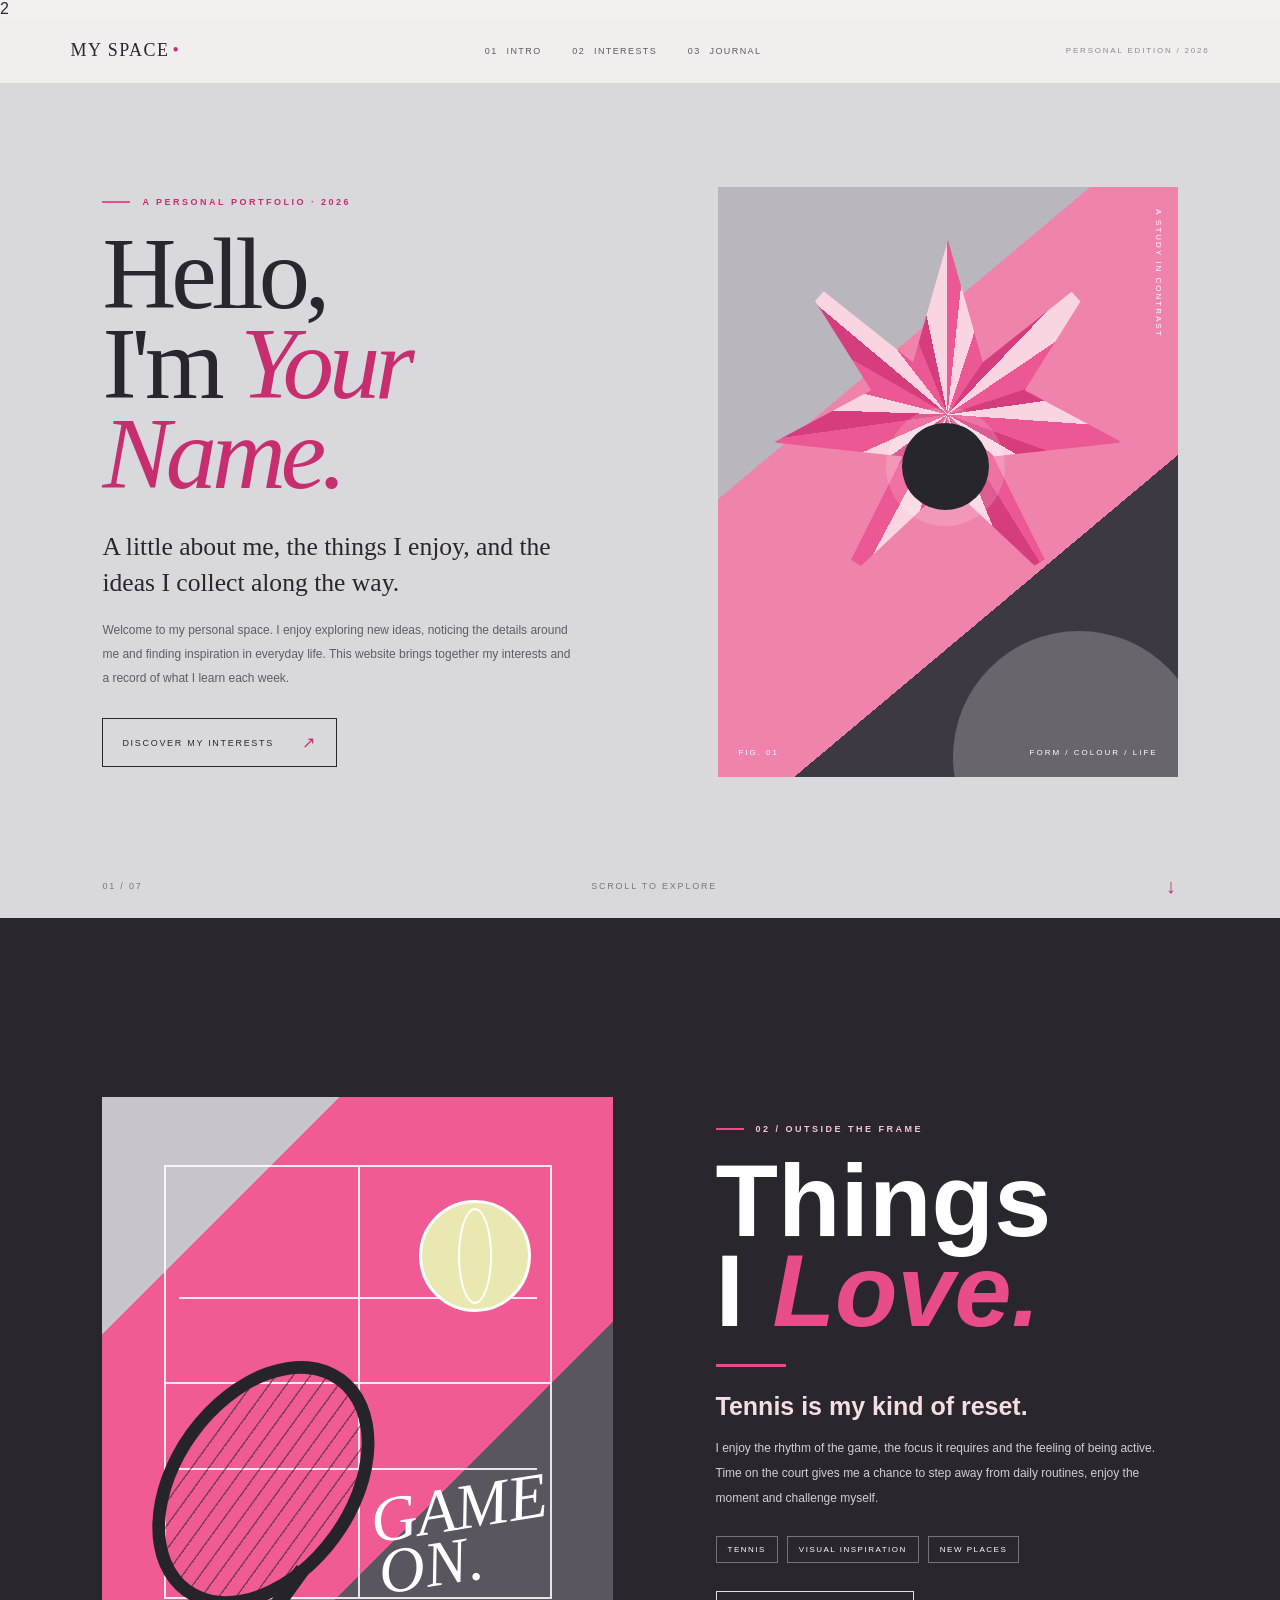
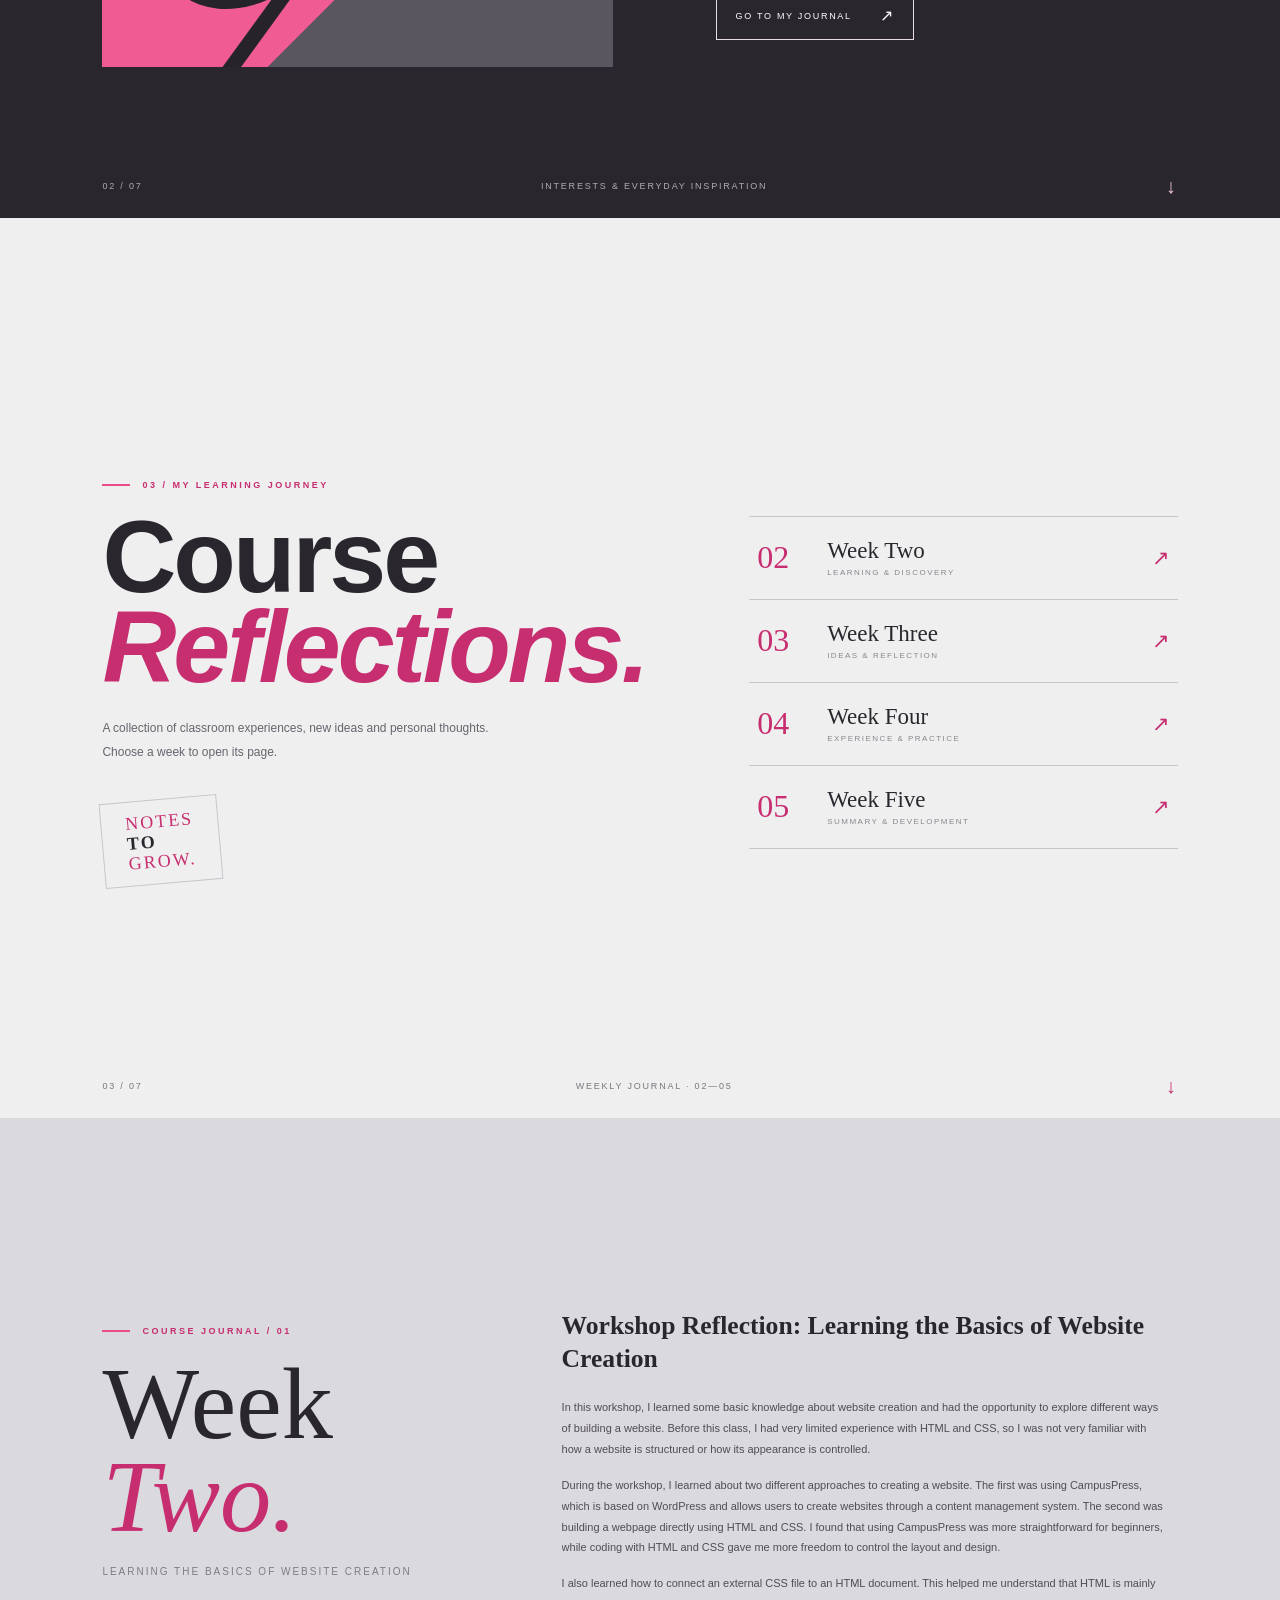
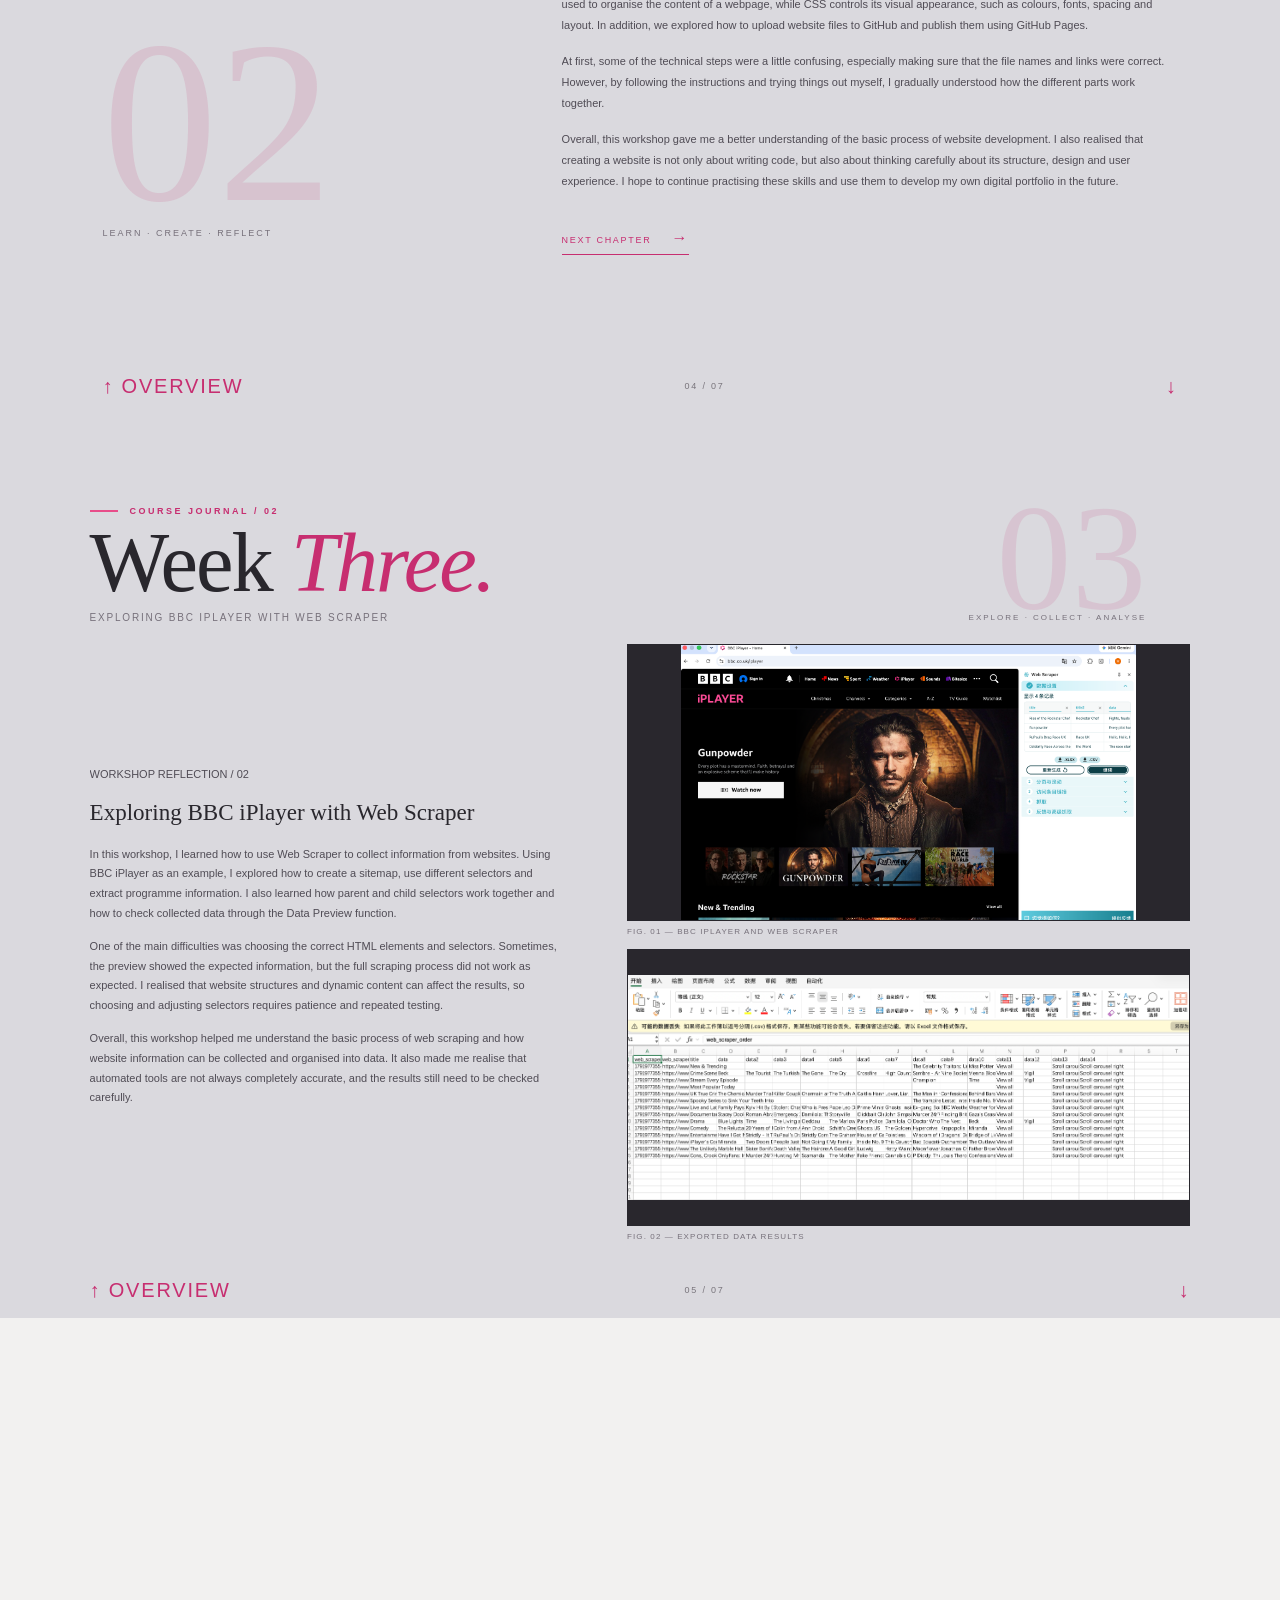
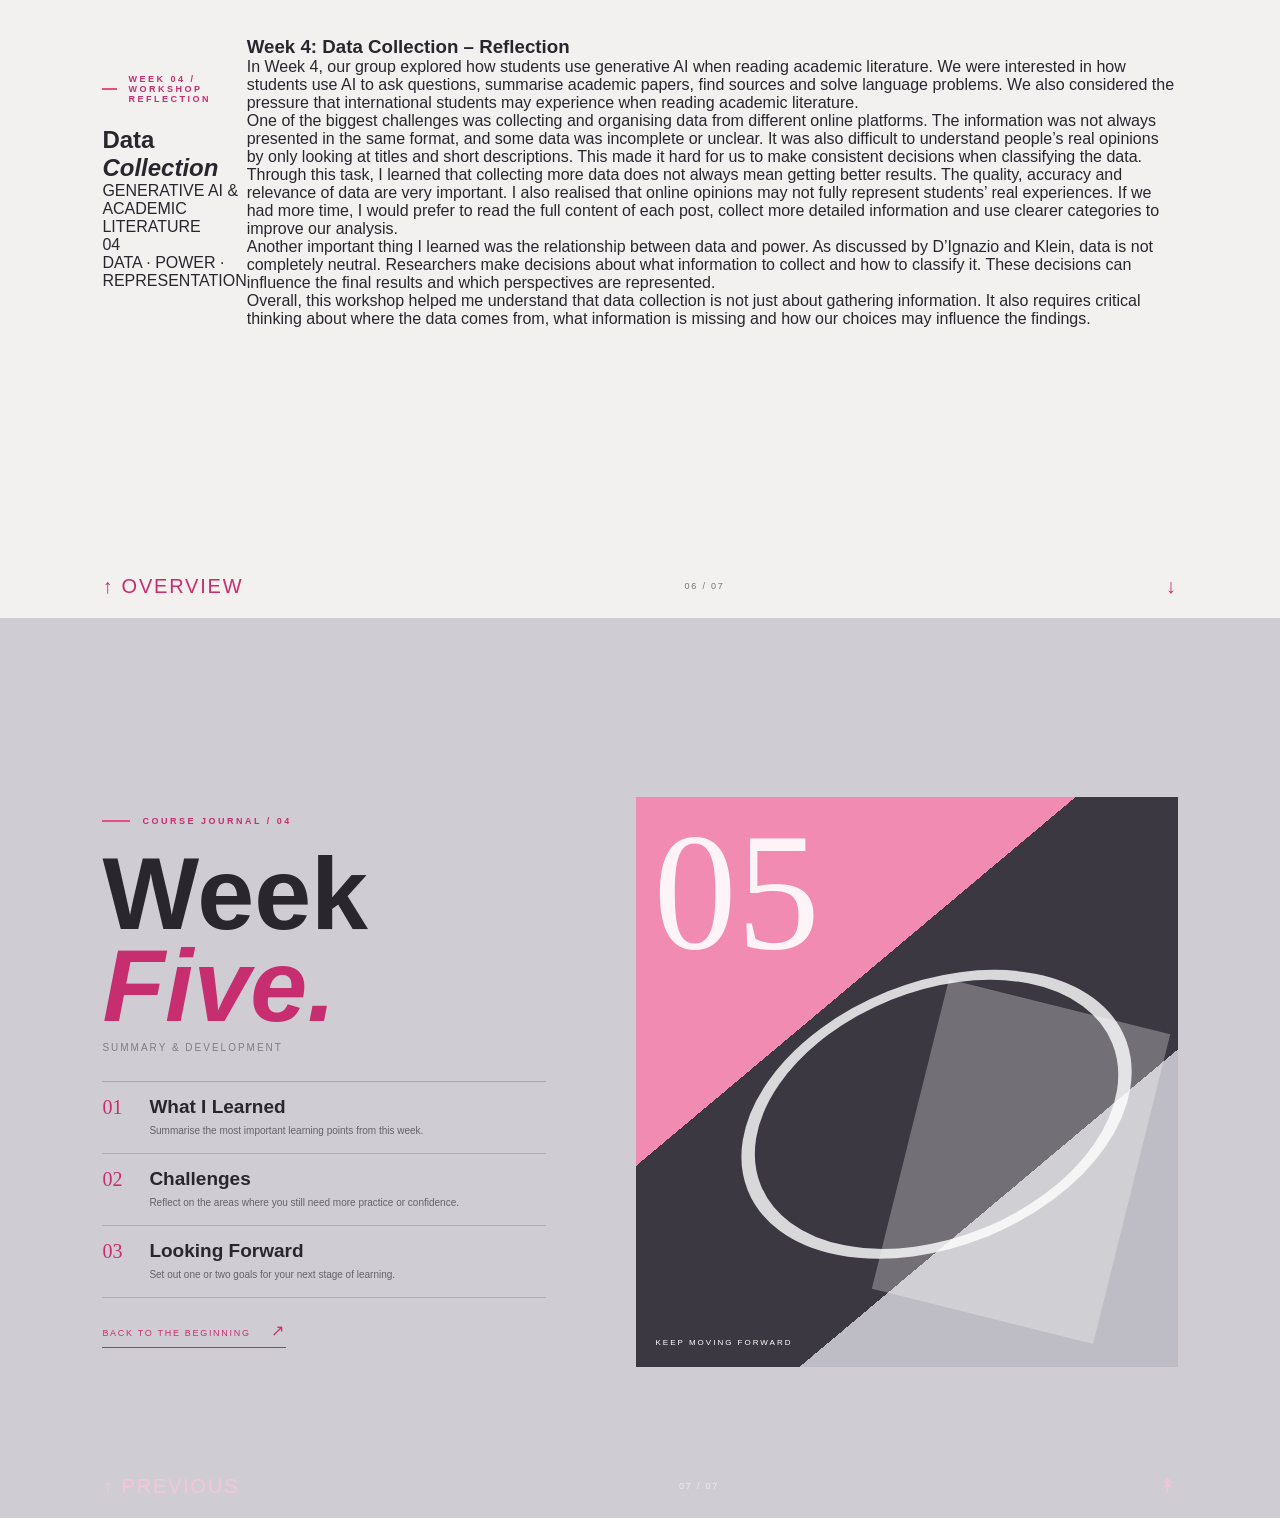
==== index.html @ d373bac1 "Add Week 4 reflection on data collection and insights Added Week 4 workshop reflection section with " ====
2<!DOCTYPE html>
<html lang="en">
<head>
  <meta charset="UTF-8">
  <meta name="viewport" content="width=device-width, initial-scale=1.0">
  <meta name="description" content="A personal portfolio and weekly course reflection journal.">
  <title>My Space — Personal Portfolio</title>
  <link rel="stylesheet" href="./stylesheet.css">
</head>
<body>
  <header class="topbar">
    <a class="brand" href=" ">MY SPACE<span>•</span></a >
    <nav aria-label="Slide navigation">
      <a href="#home">01 <span>INTRO</span></a >
      <a href="#interests">02 <span>INTERESTS</span></a >
      <a href="#reflections">03 <span>JOURNAL</span></a >
    </nav>
    <div class="topbar-note">PERSONAL EDITION / 2026</div>
  </header>

  <main class="deck">

    <section class="slide slide-home" id="home" aria-label="Personal introduction">
      <div class="home-copy">
        <p class="kicker"><span class="kicker-line"></span> A PERSONAL PORTFOLIO · 2026</p >
        <h1>Hello,<br>I'm <em>Your Name.</em></h1>
        <p class="home-lead">A little about me, the things I enjoy, and the ideas I collect along the way.</p >
        <p class="home-body">Welcome to my personal space. I enjoy exploring new ideas, noticing the details around me and finding inspiration in everyday life. This website brings together my interests and a record of what I learn each week.</p >
        <a class="pill-link" href="#interests">DISCOVER MY INTERESTS <span>↗</span></a >
      </div>

      <div class="home-art" aria-label="Abstract editorial flower illustration" role="img">
        <div class="flower flower-large"><i></i></div>
        <div class="flower flower-small"><i></i></div>
        <div class="art-disc"></div>
        <div class="art-caption"><span>FIG. 01</span><span>FORM / COLOUR / LIFE</span></div>
        <div class="art-vertical">A STUDY IN CONTRAST</div>
      </div>

      <div class="slide-bottom">
        <span>01 / 07</span>
        <span>SCROLL TO EXPLORE</span>
        <a href="#interests" aria-label="Next slide">↓</a >
      </div>
    </section>


    <section class="slide slide-interests" id="interests" aria-label="Interests">
      <div class="interest-art" role="img" aria-label="Abstract tennis court, racket and ball illustration">
        <div class="court"></div>
        <div class="court-line court-line-a"></div>
        <div class="court-line court-line-b"></div>
        <div class="racket"></div>
        <div class="racket-grip"></div>
        <div class="ball"></div>
        <span class="art-stamp">GAME<br>ON.</span>
      </div>

      <div class="interest-copy">
        <p class="kicker kicker-light"><span class="kicker-line"></span> 02 / OUTSIDE THE FRAME</p >
        <h2>Things<br>I <em>Love.</em></h2>
        <div class="pink-rule"></div>
        <h3>Tennis is my kind of reset.</h3>
        <p>I enjoy the rhythm of the game, the focus it requires and the feeling of being active. Time on the court gives me a chance to step away from daily routines, enjoy the moment and challenge myself.</p >
        <div class="interest-tags">
          <span>TENNIS</span>
          <span>VISUAL INSPIRATION</span>
          <span>NEW PLACES</span>
        </div>
        <a class="pill-link pill-light" href="#reflections">GO TO MY JOURNAL <span>↗</span></a >
      </div>

      <div class="slide-bottom slide-bottom-light">
        <span>02 / 07</span>
        <span>INTERESTS & EVERYDAY INSPIRATION</span>
        <a href="#reflections" aria-label="Next slide">↓</a >
      </div>
    </section>


    <section class="slide slide-reflections" id="reflections" aria-label="Course reflections overview">
      <div class="reflection-intro">
        <p class="kicker"><span class="kicker-line"></span> 03 / MY LEARNING JOURNEY</p >
        <h2>Course<br><em>Reflections.</em></h2>
        <p>A collection of classroom experiences, new ideas and personal thoughts. Choose a week to open its page.</p >
        <div class="overview-mark">NOTES<br><b>TO</b><br>GROW.</div>
      </div>

      <div class="week-menu">
        <a href="#week-2">
          <span class="menu-no">02</span>
          <span class="menu-name">Week Two<small>LEARNING & DISCOVERY</small></span>
          <span class="menu-arrow">↗</span>
        </a >

        <a href="#week-3">
          <span class="menu-no">03</span>
          <span class="menu-name">Week Three<small>IDEAS & REFLECTION</small></span>
          <span class="menu-arrow">↗</span>
        </a >

        <a href="#week-4">
          <span class="menu-no">04</span>
          <span class="menu-name">Week Four<small>EXPERIENCE & PRACTICE</small></span>
          <span class="menu-arrow">↗</span>
        </a >

        <a href="#week-5">
          <span class="menu-no">05</span>
          <span class="menu-name">Week Five<small>SUMMARY & DEVELOPMENT</small></span>
          <span class="menu-arrow">↗</span>
        </a >
      </div>

      <div class="slide-bottom">
        <span>03 / 07</span>
        <span>WEEKLY JOURNAL · 02—05</span>
        <a href="#week-2" aria-label="Next slide">↓</a >
      </div>
    </section>


<section class="slide week-slide week-two week-text-only" id="week-2" aria-label="Week 2 reflection">

  <div class="week-heading">
    <p class="kicker">
      <span class="kicker-line"></span>
      COURSE JOURNAL / 01
    </p >

    <h2>Week <em>Two.</em></h2>

    <p class="week-subtitle">Learning the Basics of Website Creation</p >

    <div class="week-number">02</div>
    <p class="week-label">LEARN · CREATE · REFLECT</p >
  </div>

  <div class="week-content week-reflection-text">

    <h3>Workshop Reflection: Learning the Basics of Website Creation</h3>

    <p>
      In this workshop, I learned some basic knowledge about website creation and had the opportunity to explore different ways of building a website. Before this class, I had very limited experience with HTML and CSS, so I was not very familiar with how a website is structured or how its appearance is controlled.
    </p >

    <p>
      During the workshop, I learned about two different approaches to creating a website. The first was using CampusPress, which is based on WordPress and allows users to create websites through a content management system. The second was building a webpage directly using HTML and CSS. I found that using CampusPress was more straightforward for beginners, while coding with HTML and CSS gave me more freedom to control the layout and design.
    </p >

    <p>
      I also learned how to connect an external CSS file to an HTML document. This helped me understand that HTML is mainly used to organise the content of a webpage, while CSS controls its visual appearance, such as colours, fonts, spacing and layout. In addition, we explored how to upload website files to GitHub and publish them using GitHub Pages.
    </p >

    <p>
      At first, some of the technical steps were a little confusing, especially making sure that the file names and links were correct. However, by following the instructions and trying things out myself, I gradually understood how the different parts work together.
    </p >

    <p>
      Overall, this workshop gave me a better understanding of the basic process of website development. I also realised that creating a website is not only about writing code, but also about thinking carefully about its structure, design and user experience. I hope to continue practising these skills and use them to develop my own digital portfolio in the future.
    </p >

    <a class="text-link" href=" ">NEXT CHAPTER <span>→</span></a >

  </div>

  <div class="slide-bottom">
    <a href="#reflections">↑ OVERVIEW</a >
    <span>04 / 07</span>
    <a href="#week-3" aria-label="Next slide">↓</a >
  </div>

</section>


<section class="slide week-slide week-three-custom" id="week-3" aria-label="Week 3 reflection">

    <!-- WEEK 3 HEADER -->
    <div class="week-three-heading">

        <p class="kicker">
            <span class="kicker-line"></span>
            COURSE JOURNAL / 02
        </p >

        <h2>Week <em>Three.</em></h2>

        <p class="week-three-subtitle">
            Exploring BBC iPlayer with Web Scraper
        </p >

        <div class="week-three-number">03</div>

        <p class="week-three-label">
            EXPLORE · COLLECT · ANALYSE
        </p >

    </div>


    <!-- MAIN CONTENT -->
    <div class="week-three-main week-three-layout">

        <!-- LEFT: REFLECTION -->
        <div class="week-three-copy">

            <p class="week-three-section-label">
                WORKSHOP REFLECTION / 02
            </p >

            <h3>
                Exploring BBC iPlayer with Web Scraper
            </h3>

            <p>
                In this workshop, I learned how to use Web Scraper to collect information from websites. Using BBC iPlayer as an example, I explored how to create a sitemap, use different selectors and extract programme information. I also learned how parent and child selectors work together and how to check collected data through the Data Preview function.
            </p >

            <p>
                One of the main difficulties was choosing the correct HTML elements and selectors. Sometimes, the preview showed the expected information, but the full scraping process did not work as expected. I realised that website structures and dynamic content can affect the results, so choosing and adjusting selectors requires patience and repeated testing.
            </p >

            <p>
                Overall, this workshop helped me understand the basic process of web scraping and how website information can be collected and organised into data. It also made me realise that automated tools are not always completely accurate, and the results still need to be checked carefully.
            </p >

        </div>


        <!-- RIGHT: IMAGE GALLERY -->
        <div class="week-three-gallery week-three-gallery-fixed">

            <figure class="week-three-figure">

                <img
                    class="week-three-img"
                    src="./week3-bbc.jpeg"
                    alt="BBC iPlayer website with Web Scraper data preview">

                <figcaption>
                    FIG. 01 — BBC iPlayer and Web Scraper
                </figcaption>

            </figure>


            <figure class="week-three-figure">

                <img
                    class="week-three-img"
                    src="./week3-data.png"
                    alt="Exported web scraping data displayed in Excel">

                <figcaption>
                    FIG. 02 — Exported data results
                </figcaption>

            </figure>

        </div>

    </div>


    <!-- BOTTOM NAVIGATION -->
    <div class="slide-bottom">

        <a href=" ">↑ OVERVIEW</a >

        <span>05 / 07</span>

        <a href="#week-4" aria-label="Next slide">↓</a >

    </div>

</section>

  
<!-- WEEK 4 -->
<section id="week-4" class="slide week-four-custom">

    <!-- LEFT: EDITORIAL HEADING -->
    <div class="week-four-side">

        <p class="kicker">
            <span class="kicker-line"></span>
            WEEK 04 / WORKSHOP REFLECTION
        </p >

        <h2>
            Data<br>
            <em>Collection</em>
        </h2>

        <p class="week-four-subtitle">
            GENERATIVE AI & ACADEMIC LITERATURE
        </p >

        <div class="week-four-number">04</div>

        <p class="week-four-label">
            DATA · POWER · REPRESENTATION
        </p >

    </div>


    <!-- RIGHT: REFLECTION TEXT -->
    <div class="week-four-body">

        <h3>Week 4: Data Collection – Reflection</h3>

        <p>
            In Week 4, our group explored how students use generative AI
            when reading academic literature. We were interested in how
            students use AI to ask questions, summarise academic papers,
            find sources and solve language problems. We also considered
            the pressure that international students may experience when
            reading academic literature.
        </p >

        <p>
            One of the biggest challenges was collecting and organising
            data from different online platforms. The information was not
            always presented in the same format, and some data was
            incomplete or unclear. It was also difficult to understand
            people’s real opinions by only looking at titles and short
            descriptions. This made it hard for us to make consistent
            decisions when classifying the data.
        </p >

        <p>
            Through this task, I learned that collecting more data does
            not always mean getting better results. The quality, accuracy
            and relevance of data are very important. I also realised
            that online opinions may not fully represent students’ real
            experiences. If we had more time, I would prefer to read the
            full content of each post, collect more detailed information
            and use clearer categories to improve our analysis.
        </p >

        <p>
            Another important thing I learned was the relationship between
            data and power. As discussed by D’Ignazio and Klein, data is
            not completely neutral. Researchers make decisions about
            what information to collect and how to classify it. These
            decisions can influence the final results and which
            perspectives are represented.
        </p >

        <p>
            Overall, this workshop helped me understand that data
            collection is not just about gathering information. It also
            requires critical thinking about where the data comes from,
            what information is missing and how our choices may influence
            the findings.
        </p >

    </div>


    <!-- BOTTOM NAVIGATION -->
    <div class="slide-bottom">

        <a href=" ">↑ OVERVIEW</a >

        <span>06 / 07</span>

        <a href="#week-5" aria-label="Next slide">↓</a >

    </div>

</section>




    <section class="slide week-slide week-five" id="week-5" aria-label="Week 5 reflection">
      <div class="week-content">
        <p class="kicker"><span class="kicker-line"></span> COURSE JOURNAL / 04</p >
        <h2>Week <em>Five.</em></h2>
        <p class="week-subtitle">Summary & development</p >

        <div class="reflection-points">
          <article>
            <span>01</span>
            <div>
              <h3>What I Learned</h3>
              <p>Summarise the most important learning points from this week.</p >
            </div>
          </article>

          <article>
            <span>02</span>
            <div>
              <h3>Challenges</h3>
              <p>Reflect on the areas where you still need more practice or confidence.</p >
            </div>
          </article>

          <article>
            <span>03</span>
            <div>
              <h3>Looking Forward</h3>
              <p>Set out one or two goals for your next stage of learning.</p >
            </div>
          </article>
        </div>

        <a class="text-link" href="#home">BACK TO THE BEGINNING <span>↗</span></a >
      </div>

      <div class="week-visual visual-five" role="img" aria-label="Abstract bold pink and grey composition">
        <span class="visual-word">05</span>
        <span class="visual-small">KEEP MOVING FORWARD</span>
        <div class="visual-orbit"></div>
        <div class="visual-block"></div>
      </div>

      <div class="slide-bottom slide-bottom-light">
        <a href="#week-4">↑ PREVIOUS</a >
        <span>07 / 07</span>
        <a href="#home" aria-label="Back to first slide">↟</a >
      </div>
    </section>

  </main>
</body>
</html>
---- stylesheet.css ----
:root {
  --ink: #29272D;
  --ink-2: #403D45;
  --grey: #D9D8DC;
  --paper: #F2F1F0;
  --white: #FFFFFF;
  --pink: #E84D8A;
  --pink-dark: #C72E70;
  --pink-soft: #F4C5D7;
  --line: rgba(41,39,45,.22);
  --serif: Georgia, "Times New Roman", serif;
  --sans: Arial, Helvetica, sans-serif;
}
* {
  box-sizing: border-box;
  margin: 0;
  padding: 0;
}
html {
  scroll-behavior: smooth;
  scroll-snap-type: y mandatory;
}
body {
  color: var(--ink);
  background: var(--paper);
  font-family: var(--sans);
  overflow-x: hidden;
}
a {
  color: inherit;
  text-decoration: none;
}
.topbar {
  position: fixed;
  inset: 0 0 auto 0;
  z-index: 50;
  height: 66px;
  padding: 0 5.5vw;
  display: flex;
  align-items: center;
  justify-content: space-between;
  background: rgba(242,241,240,.94);
  border-bottom: 1px solid rgba(41,39,45,.12);
  backdrop-filter: blur(12px);
}
.brand {
  font-family: var(--serif);
  font-size: 18px;
  letter-spacing: 1.5px;
  white-space: nowrap;
}
.brand span {
  color: var(--pink-dark);
  padding-left: 3px;
}
.topbar nav {
  display: flex;
  gap: clamp(12px,2.4vw,34px);
}
.topbar nav a {
  font-size: 9px;
  letter-spacing: 1.4px;
  color: #5D5961;
}
.topbar nav a:hover {
  color: var(--pink-dark);
}
.topbar nav a span {
  margin-left: 5px;
}
.topbar-note {
  font-size: 8px;
  letter-spacing: 1.8px;
  color: #8E8991;
}
.deck {
  width: 100%;
}
.slide {
  min-height: 100vh;
  height: 100vh;
  min-height: 100svh;
  height: 100svh;
  position: relative;
  padding: 100px 8vw 72px;
  display: flex;
  align-items: center;
  overflow: hidden;
  scroll-snap-align: start;
  scroll-snap-stop: always;
}
.slide-bottom {
  position: absolute;
  left: 8vw;
  right: 8vw;
  bottom: 22px;
  display: flex;
  align-items: center;
  justify-content: space-between;
  color: #79757C;
  font-size: 9px;
  letter-spacing: 1.8px;
}
.slide-bottom a {
  font-size: 20px;
  color: var(--pink-dark);
  line-height: 1;
}
.slide-bottom-light {
  color: rgba(255,255,255,.62);
}
.slide-bottom-light a {
  color: var(--pink-soft);
}
.kicker {
  color: var(--pink-dark);
  font-size: 9px;
  letter-spacing: 2.5px;
  font-weight: 700;
  display: flex;
  align-items: center;
  gap: 12px;
  margin-bottom: 22px;
}
.kicker-line {
  width: 28px;
  height: 2px;
  background: var(--pink);
  display: inline-block;
}
.kicker-light {
  color: var(--pink-soft);
}
/* SLIDE 1 */
.slide-home {
  background: #D9D8DC;
  display: grid;
  grid-template-columns: 1.08fr .92fr;
  gap: 6vw;
}
.home-copy {
  position: relative;
  z-index: 2;
  max-width: 650px;
}
.home-copy h1 {
  font-family: var(--serif);
  font-size: clamp(68px,8vw,118px);
  line-height: .88;
  letter-spacing: -5px;
  font-weight: 400;
  margin-bottom: 30px;
  color: var(--ink);
}
.home-copy h1 em {
  font-style: italic;
  color: var(--pink-dark);
}
.home-lead {
  max-width: 470px;
  font-family: var(--serif);
  font-size: clamp(19px,2vw,26px);
  line-height: 1.4;
  margin-bottom: 18px;
}
.home-body {
  max-width: 470px;
  font-size: 12px;
  line-height: 2;
  color: #605D65;
}
.pill-link {
  display: inline-flex;
  gap: 28px;
  align-items: center;
  padding: 14px 19px;
  margin-top: 28px;
  border: 1px solid var(--ink);
  font-size: 9px;
  letter-spacing: 1.7px;
  transition: background .2s,color .2s;
}
.pill-link span {
  font-size: 16px;
  color: var(--pink-dark);
}
.pill-link:hover {
  background: var(--ink);
  color: white;
}
.home-art {
  position: relative;
  height: min(68vh,590px);
  min-height: 330px;
  overflow: hidden;
  background: linear-gradient(140deg,#B9B7BD 0 32%,#EF83AC 32% 67%,#3D3942 67%);
}
.home-art::before {
  content: "";
  position: absolute;
  width: 76%;
  aspect-ratio: 1;
  left: 12%;
  top: 9%;
  border-radius: 50%;
  background: repeating-conic-gradient(from 6deg at 50% 50%,#F8D5E1 0deg 12deg,#EB5893 12deg 28deg,#D63D7C 28deg 38deg);
  clip-path: polygon(50% 0,60% 35%,94% 8%,72% 43%,100% 58%,63% 62%,82% 100%,50% 70%,18% 100%,37% 62%,0 58%,28% 43%,6% 8%,40% 35%);
}
.home-art::after {
  content: "";
  position: absolute;
  width: 19%;
  aspect-ratio: 1;
  left: 40%;
  top: 40%;
  border-radius: 50%;
  background: #28262D;
  box-shadow: 0 0 0 16px rgba(255,255,255,.16);
}
.art-disc {
  position: absolute;
  right: -6%;
  bottom: -18%;
  width: 55%;
  aspect-ratio: 1;
  border-radius: 50%;
  background: rgba(255,255,255,.22);
}
.art-caption {
  position: absolute;
  z-index: 3;
  left: 20px;
  right: 20px;
  bottom: 20px;
  display: flex;
  justify-content: space-between;
  color: white;
  font-size: 8px;
  letter-spacing: 2px;
}
.art-vertical {
  position: absolute;
  z-index: 3;
  right: 15px;
  top: 22px;
  writing-mode: vertical-rl;
  font-size: 8px;
  color: white;
  letter-spacing: 2px;
}
/* SLIDE 2 */
.slide-interests {
  background: var(--ink);
  color: white;
  display: grid;
  grid-template-columns: 1.05fr .95fr;
  gap: 8vw;
}
.interest-art {
  position: relative;
  min-height: min(65vh,570px);
  background: linear-gradient(135deg,#C7C5CB 0 22%,#F05B94 22% 68%,#5A5660 68%);
  overflow: hidden;
}
.court {
  position: absolute;
  inset: 12%;
  border: 2px solid rgba(255,255,255,.85);
}
.court::before,
.court::after {
  content: "";
  position: absolute;
  background: rgba(255,255,255,.85);
}
.court::before {
  width: 2px;
  height: 100%;
  left: 50%;
  top: 0;
}
.court::after {
  height: 2px;
  width: 100%;
  left: 0;
  top: 50%;
}
.court-line {
  position: absolute;
  background: rgba(255,255,255,.85);
  z-index: 2;
}
.court-line-a {
  width: 70%;
  height: 2px;
  top: 35%;
  left: 15%;
}
.court-line-b {
  width: 70%;
  height: 2px;
  top: 65%;
  left: 15%;
}
.racket {
  position: absolute;
  width: 37%;
  height: 48%;
  border: 13px solid #26242A;
  border-radius: 50%;
  transform: rotate(36deg);
  left: 13%;
  bottom: 8%;
  z-index: 3;
  background: repeating-linear-gradient(90deg,transparent 0 12px,rgba(38,36,42,.55) 13px 14px);
}
.racket-grip {
  position: absolute;
  width: 15px;
  height: 30%;
  background: #26242A;
  transform: rotate(36deg);
  left: 28%;
  bottom: -10%;
  z-index: 2;
}
.ball {
  position: absolute;
  right: 16%;
  top: 18%;
  width: 22%;
  aspect-ratio: 1;
  border-radius: 50%;
  background: #E9E8B1;
  border: 3px solid white;
  z-index: 4;
}
.ball::after {
  content: "";
  position: absolute;
  inset: 5px 34%;
  border: 2px solid white;
  border-radius: 50%;
}
.art-stamp {
  position: absolute;
  z-index: 5;
  right: 12%;
  bottom: 14%;
  font-family: var(--serif);
  font-size: clamp(35px,5vw,64px);
  line-height: .82;
  font-style: italic;
  color: white;
  transform: rotate(-9deg);
}
.interest-copy {
  max-width: 540px;
}
.interest-copy h2 {
  font-size: clamp(70px,8vw,110px);
  line-height: .88;
  margin-bottom: 28px;
}
.interest-copy h2 em {
  color: var(--pink);
}
.pink-rule {
  width: 70px;
  height: 3px;
  background: var(--pink);
  margin: 25px 0;
}
.interest-copy h3 {
  font-size: 25px;
  margin-bottom: 15px;
  color: #F5DDE7;
}
.interest-copy > p:not(.kicker) {
  font-size: 12px;
  line-height: 2.1;
  color: #D1CED3;
  max-width: 440px;
}
.interest-tags {
  display: flex;
  flex-wrap: wrap;
  gap: 9px;
  margin-top: 25px;
}
.interest-tags span {
  border: 1px solid #77727B;
  padding: 8px 11px;
  font-size: 8px;
  letter-spacing: 1.5px;
}
.pill-light {
  border-color: #E7DCE2;
  color: white;
}
.pill-light span {
  color: var(--pink-light);
}
.pill-light:hover {
  background: white;
  color: var(--ink);
}
/* SLIDE 3 */
.slide-reflections {
  background: #F0EFF0;
  display: grid;
  grid-template-columns: .95fr 1.05fr;
  gap: 8vw;
}
.reflection-intro h2 {
  font-size: clamp(68px,8vw,108px);
  line-height: .88;
  letter-spacing: -3px;
  margin-bottom: 24px;
}
.reflection-intro h2 em {
  color: var(--pink-dark);
}
.reflection-intro > p:not(.kicker) {
  max-width: 390px;
  color: #68646D;
  font-size: 12px;
  line-height: 2;
}
.overview-mark {
  margin-top: 35px;
  display: inline-block;
  padding: 12px 24px;
  border: 1px solid #C9C5CC;
  font-family: var(--serif);
  font-size: 18px;
  line-height: 1.1;
  letter-spacing: 2px;
  color: var(--pink-dark);
  transform: rotate(-5deg);
}
.overview-mark b {
  color: var(--ink);
}
.week-menu {
  border-top: 1px solid #C9C5CC;
}
.week-menu a {
  min-height: 83px;
  display: grid;
  grid-template-columns: 58px 1fr 30px;
  align-items: center;
  gap: 12px;
  border-bottom: 1px solid #C9C5CC;
  padding: 10px 8px;
}
.week-menu a:hover {
  background: #F8DCE7;
}
.menu-no {
  font-family: var(--serif);
  font-size: 32px;
  color: var(--pink-dark);
}
.menu-name {
  font-family: var(--serif);
  font-size: 23px;
}
.menu-name small {
  display: block;
  font-family: var(--sans);
  font-size: 8px;
  letter-spacing: 1.5px;
  color: #8A858E;
  margin-top: 4px;
}
.menu-arrow {
  justify-self: end;
  color: var(--pink-dark);
  font-size: 21px;
}
/* WEEK SLIDES */
.week-slide {
  display: grid;
  grid-template-columns: .9fr 1.1fr;
  gap: 7vw;
}
.week-content {
  max-width: 600px;
}
.week-content h2 {
  font-size: clamp(70px,8vw,112px);
  line-height: .9;
  margin: 8px 0 10px;
}
.week-content h2 em {
  color: var(--pink-dark);
}
.week-subtitle {
  color: #807B84;
  font-size: 10px;
  letter-spacing: 2px;
  text-transform: uppercase;
  margin-bottom: 28px;
}
.week-visual {
  position: relative;
  min-height: min(65vh,570px);
  overflow: hidden;
}
.week-visual .visual-word {
  position: absolute;
  z-index: 2;
  top: 12px;
  left: 18px;
  font-family: var(--serif);
  font-size: clamp(90px,13vw,170px);
  color: rgba(255,255,255,.9);
  line-height: 1;
}
.week-visual .visual-small {
  position: absolute;
  z-index: 3;
  bottom: 20px;
  left: 20px;
  color: white;
  font-size: 8px;
  letter-spacing: 2px;
}
.visual-orbit {
  position: absolute;
  width: 75%;
  aspect-ratio: 1;
  border: 1px solid rgba(255,255,255,.8);
  border-radius: 50%;
  left: 18%;
  top: 20%;
  transform: rotate(-22deg) scaleY(.65);
}
.visual-block {
  position: absolute;
  width: 42%;
  height: 56%;
  right: 8%;
  bottom: 8%;
  background: rgba(255,255,255,.28);
  transform: rotate(14deg);
  mix-blend-mode: screen;
}
.week-two {
  background: #DAD9DE;
}
.visual-two {
  background: linear-gradient(145deg,#B9B8C0 0 30%,#EF5D96 30% 68%,#38353F 68%);
}
.visual-two .visual-orbit {
  border-width: 18px;
  border-color: #F7C7D9;
}
.week-three {
  background: #35323B;
  color: white;
}
.week-three .week-content h2 {
  color: white;
}
.week-three .week-content h2 em {
  color: #F179AA;
}
.week-three .week-subtitle {
  color: #C6C1CB;
}
.visual-three {
  background: linear-gradient(125deg,#E7C5D3 0 28%,#E84D8A 28% 55%,#807C88 55% 100%);
}
.visual-three .visual-orbit {
  width: 66%;
  border: 18px solid rgba(255,255,255,.7);
}
.week-four {
  background: #F5D5E1;
}
.visual-four {
  background: linear-gradient(140deg,#403D46 0 26%,#E74F8B 26% 63%,#D7D6DB 63%);
}
.visual-four .visual-orbit {
  border: 20px solid rgba(255,255,255,.7);
}
.week-five {
  background: #CFCDD3;
}
.visual-five {
  background: linear-gradient(140deg,#F18BB1 0 36%,#3B3841 36% 69%,#BEBCC4 69%);
}
.visual-five .visual-orbit {
  border: 14px solid rgba(255,255,255,.8);
}
/* REFLECTION TEXT */
.reflection-points {
  border-top: 1px solid rgba(41,39,45,.22);
}
.reflection-points article {
  display: grid;
  grid-template-columns: 35px 1fr;
  gap: 12px;
  padding: 14px 0;
  border-bottom: 1px solid rgba(41,39,45,.18);
}
.reflection-points article > span {
  font-family: var(--serif);
  font-size: 20px;
  color: var(--pink-dark);
}
.reflection-points h3 {
  font-size: 19px;
  margin-bottom: 4px;
}
.reflection-points p {
  font-size: 10px;
  line-height: 1.7;
  color: #66616A;
  max-width: 470px;
}
.reflection-points-light {
  border-color: rgba(255,255,255,.25);
}
.reflection-points-light article {
  border-color: rgba(255,255,255,.2);
}
.reflection-points-light h3 {
  color: #FFF;
}
.reflection-points-light p {
  color: #D7D2DA;
}
.reflection-points-light article > span {
  color: #F18AB4;
}
.week-three .kicker {
  color: #F4B9CF;
}
.week-four .week-content h2 em {
  color: #C72E70;
}
.week-five .week-content h2 em {
  color: #C72E70;
}
.text-link {
  display: inline-block;
  margin-top: 23px;
  color: var(--pink-dark);
  font-size: 9px;
  letter-spacing: 1.7px;
  border-bottom: 1px solid var(--pink-dark);
  padding-bottom: 7px;
}
.text-link span {
  margin-left: 16px;
  font-size: 16px;
}
.text-link-light {
  color: #F5B9CF;
  border-color: #F5B9CF;
}
/* SHORT DESKTOP SCREENS */
@media (min-width: 851px) and (max-height: 760px) {
  .slide {
    padding-top: 78px;
    padding-bottom: 56px;
  }
  .home-copy h1 {
    font-size: clamp(60px,7vw,92px);
    margin-bottom: 22px;
  }
  .home-lead {
    font-size: clamp(18px,1.8vw,23px);
    margin-bottom: 12px;
  }
  .home-body {
    font-size: 11px;
    line-height: 1.75;
  }
  .home-art {
    height: min(56vh,430px);
    min-height: 270px;
  }
  .interest-art,
  .week-visual {
    min-height: min(55vh,420px);
  }
  .interest-copy h2,
  .week-content h2 {
    font-size: clamp(64px,7vw,92px);
  }
  .reflection-intro h2 {
    font-size: clamp(64px,7vw,90px);
  }
  .week-visual .visual-word {
    font-size: clamp(80px,10vw,135px);
  }
}
/* TABLET */
@media (max-width: 850px) {
  .slide {
    height: auto;
    min-height: 100svh;
    max-height: none;
    padding-top: 105px;
    padding-bottom: 85px;
  }
  .slide-home,
  .slide-interests,
  .slide-reflections,
  .week-slide {
    grid-template-columns: 1fr;
    gap: 35px;
  }
  .home-art,
  .interest-art,
  .week-visual {
    min-height: 340px;
    height: 45vh;
  }
  .week-content {
    order: 1;
  }
  .week-visual {
    order: 2;
  }
  .week-slide:nth-of-type(odd) .week-visual {
    order: 2;
  }
}
/* MOBILE */
@media (max-width: 560px) {
  html {
    scroll-snap-type: y proximity;
  }
  .topbar {
    height: auto;
    min-height: 60px;
    padding: 12px 5%;
    align-items: flex-start;
    flex-direction: column;
    gap: 10px;
  }
  .brand {
    font-size: 16px;
  }
  .topbar nav {
    width: 100%;
    justify-content: space-between;
    gap: 8px;
  }
  .topbar nav a {
    font-size: 8px;
    letter-spacing: .7px;
  }
  .topbar nav a span {
    display: none;
  }
  .topbar-note {
    display: none;
  }
  .slide {
    padding: 105px 7% 82px;
  }
  .home-copy h1 {
    font-size: 60px;
    letter-spacing: -2px;
  }
  .home-art {
    min-height: 290px;
    height: 38vh;
  }
  .interest-art {
    min-height: 300px;
  }
  .interest-copy h2 {
    font-size: 66px;
  }
  .reflection-intro h2 {
    font-size: 64px;
  }
  .week-menu a {
    min-height: 72px;
    grid-template-columns: 45px 1fr 22px;
  }
  .menu-name {
    font-size: 20px;
  }
  .week-content h2 {
    font-size: 68px;
  }
  .week-visual {
    min-height: 280px;
    height: 35vh;
  }
  .slide-bottom {
    left: 7%;
    right: 7%;
    bottom: 18px;
    font-size: 8px;
  }
  .reflection-points article {
    grid-template-columns: 28px 1fr;
  }
}
/* =================================
   WEEK 2 - TEXT ONLY EDITORIAL
================================= */
.week-text-only {
    grid-template-columns: 0.75fr 1.25fr;
    gap: 7vw;
    background: #DAD9DE;
}
.week-heading {
    position: relative;
    align-self: center;
}
.week-heading h2 {
    font-family: Georgia, "Times New Roman", serif;
    font-size: clamp(70px, 8vw, 112px);
    line-height: 0.9;
    font-weight: 400;
    color: #29272D;
}
.week-heading h2 em {
    color: #C72E70;
}
.week-heading .week-subtitle {
    margin-top: 20px;
    line-height: 1.7;
}
.week-number {
    font-family: Georgia, "Times New Roman", serif;
    font-size: clamp(130px, 18vw, 230px);
    line-height: 1;
    color: rgba(199, 46, 112, 0.13);
    margin-top: 25px;
}
.week-label {
    font-size: 9px;
    letter-spacing: 2px;
    color: #77717B;
    margin-top: -10px;
}
.week-reflection-text {
    max-width: 720px;
    max-height: 68vh;
    overflow-y: auto;
    padding-right: 12px;
}
.week-reflection-text h3 {
    font-family: Georgia, "Times New Roman", serif;
    font-size: clamp(21px, 2vw, 27px);
    line-height: 1.3;
    margin-bottom: 22px;
}
.week-reflection-text p {
    font-size: 11px;
    line-height: 1.9;
    color: #504C55;
    margin-bottom: 15px;
}
/* MOBILE VERSION */
@media (max-width: 850px) {
    .week-text-only {
        grid-template-columns: 1fr;
        gap: 20px;
    }
    .week-number {
        display: none;
    }
    .week-reflection-text {
        max-height: none;
        overflow: visible;
    }
}

/* =========================================================
   WEEK 3 鈥� BBC iPLAYER / WEB SCRAPER
   Final overrides based on the HTML and stylesheet in root.docx
   This section intentionally supports the current HTML class names:
   .week-three-main, .week-three-copy, .week-three-gallery,
   .week-three-figure, and ordinary <img> elements.
========================================================= */

#week-3.week-three-custom {
    display: grid !important;
    grid-template-columns: minmax(0, 1fr) !important;
    grid-template-rows: auto minmax(0, 1fr) auto !important;
    align-items: stretch !important;
    gap: clamp(14px, 2vh, 22px) !important;

    width: 100%;
    height: 100svh !important;
    min-height: 680px !important;
    max-height: none !important;

    padding: 88px 7vw 58px !important;
    overflow: hidden !important;

    color: var(--ink) !important;
    background: #DAD9DE !important;
}

/* Heading */
#week-3.week-three-custom .week-three-heading {
    position: relative !important;
    display: block !important;
    align-self: start !important;
    width: 100%;
    min-width: 0;
}

#week-3.week-three-custom .week-three-heading .kicker {
    margin: 0 0 10px !important;
    color: var(--pink-dark) !important;
    font-size: 9px !important;
    letter-spacing: 2.5px !important;
}

#week-3.week-three-custom .week-three-heading h2 {
    display: block !important;
    margin: 0 !important;
    color: var(--ink) !important;
    font-family: var(--serif) !important;
    font-size: clamp(58px, 6.6vw, 88px) !important;
    font-weight: 400 !important;
    line-height: .88 !important;
    letter-spacing: -2px !important;
}

#week-3.week-three-custom .week-three-heading h2 em {
    color: var(--pink-dark) !important;
    font-style: italic !important;
}

#week-3.week-three-custom .week-three-subtitle {
    margin: 10px 0 0 !important;
    color: #77717B !important;
    font-size: 10px !important;
    line-height: 1.6 !important;
    letter-spacing: 1.8px !important;
    text-transform: uppercase;
}

#week-3.week-three-custom .week-three-number {
    position: absolute !important;
    top: -15px !important;
    right: 4% !important;
    margin: 0 !important;
    color: rgba(199, 46, 112, .12) !important;
    font-family: var(--serif) !important;
    font-size: clamp(100px, 12vw, 150px) !important;
    line-height: .9 !important;
    pointer-events: none;
}

#week-3.week-three-custom .week-three-label {
    position: absolute !important;
    right: 4% !important;
    bottom: 4px !important;
    margin: 0 !important;
    color: #77717B !important;
    font-size: 8px !important;
    letter-spacing: 2px !important;
}

/* Main content: reflection on the left, images on the right */
#week-3.week-three-custom .week-three-main {
    display: grid !important;
    grid-template-columns: minmax(0, .92fr) minmax(0, 1.08fr) !important;
    align-items: center !important;
    gap: clamp(28px, 4.5vw, 68px) !important;

    width: 100% !important;
    min-width: 0 !important;
    min-height: 0 !important;
    height: 100% !important;
}

#week-3.week-three-custom .week-three-copy {
    display: block !important;
    align-self: center !important;
    width: 100% !important;
    max-width: 560px !important;
    min-width: 0 !important;
    max-height: 100% !important;
    overflow-y: auto !important;
    padding: 4px 12px 4px 0 !important;
}

#week-3.week-three-custom .week-three-copy h3 {
    margin: 0 0 18px !important;
    color: var(--ink) !important;
    font-family: var(--serif) !important;
    font-size: clamp(20px, 1.8vw, 26px) !important;
    font-weight: 400 !important;
    line-height: 1.25 !important;
}

#week-3.week-three-custom .week-three-copy p {
    margin: 0 0 13px !important;
    color: #504C55 !important;
    font-family: var(--sans) !important;
    font-size: 11px !important;
    line-height: 1.8 !important;
}

/* Image gallery 鈥� deliberately target the actual HTML class in the Word file */
#week-3.week-three-custom .week-three-gallery {
    display: grid !important;
    grid-template-columns: minmax(0, 1fr) !important;
    grid-template-rows: repeat(2, minmax(0, 1fr)) !important;
    align-content: center !important;
    align-items: center !important;
    justify-items: stretch !important;
    gap: 12px !important;

    width: 100% !important;
    max-width: 650px !important;
    min-width: 0 !important;
    min-height: 0 !important;
    height: 100% !important;
    justify-self: end !important;
}

#week-3.week-three-custom .week-three-figure {
    display: grid !important;
    grid-template-rows: minmax(0, 1fr) auto !important;
    gap: 5px !important;

    width: 100% !important;
    min-width: 0 !important;
    min-height: 0 !important;
    height: 100% !important;
    margin: 0 !important;
    overflow: hidden !important;
}

#week-3.week-three-custom .week-three-figure img,
#week-3.week-three-custom .week-three-img {
    display: block !important;
    width: 100% !important;
    height: 100% !important;
    min-width: 0 !important;
    min-height: 0 !important;
    max-width: 100% !important;
    max-height: 100% !important;

    object-fit: contain !important;
    object-position: center !important;
    background: #29272D !important;
    border: 1px solid rgba(41, 39, 45, .14);
}

#week-3.week-three-custom .week-three-figure figcaption {
    margin: 0 !important;
    color: #77717B !important;
    font-family: var(--sans) !important;
    font-size: 8px !important;
    line-height: 1.4 !important;
    letter-spacing: 1.1px !important;
    text-transform: uppercase;
}

/* Keep the footer aligned with the other portfolio slides */
#week-3.week-three-custom .slide-bottom {
    position: absolute !important;
    left: 7vw !important;
    right: 7vw !important;
    bottom: 18px !important;
    z-index: 5;
}

/* Tablet and narrow screens */
@media (max-width: 850px) {
    #week-3.week-three-custom {
        display: grid !important;
        grid-template-columns: minmax(0, 1fr) !important;
        grid-template-rows: auto auto auto !important;
        gap: 22px !important;

        height: auto !important;
        min-height: 100svh !important;
        max-height: none !important;
        padding: 100px 7vw 82px !important;
        overflow: visible !important;
    }

    #week-3.week-three-custom .week-three-heading h2 {
        font-size: clamp(54px, 11vw, 72px) !important;
    }

    #week-3.week-three-custom .week-three-number,
    #week-3.week-three-custom .week-three-label {
        display: none !important;
    }

    #week-3.week-three-custom .week-three-main {
        grid-template-columns: minmax(0, 1fr) !important;
        grid-template-rows: auto auto !important;
        gap: 22px !important;
        height: auto !important;
    }

    #week-3.week-three-custom .week-three-copy {
        max-width: none !important;
        max-height: none !important;
        overflow: visible !important;
        padding: 0 !important;
    }

    #week-3.week-three-custom .week-three-gallery {
        grid-template-columns: minmax(0, 1fr) !important;
        grid-template-rows: auto auto !important;
        gap: 14px !important;
        max-width: none !important;
        height: auto !important;
    }

    #week-3.week-three-custom .week-three-figure {
        height: auto !important;
    }

    #week-3.week-three-custom .week-three-figure img,
    #week-3.week-three-custom .week-three-img {
        width: 100% !important;
        height: auto !important;
        max-height: 260px !important;
        aspect-ratio: 16 / 9;
        object-fit: contain !important;
    }

    #week-3.week-three-custom .slide-bottom {
        left: 7vw !important;
        right: 7vw !important;
        bottom: 18px !important;
    }
}

/* Small mobile screens */
@media (max-width: 560px) {
    #week-3.week-three-custom {
        padding: 100px 7% 82px !important;
    }

    #week-3.week-three-custom .week-three-heading h2 {
        font-size: 56px !important;
    }

    #week-3.week-three-custom .week-three-copy h3 {
        font-size: 21px !important;
    }

    #week-3.week-three-custom .week-three-copy p {
        font-size: 11px !important;
        line-height: 1.8 !important;
    }

    #week-3.week-three-custom .week-three-figure img,
    #week-3.week-three-custom .week-three-img {
        max-height: 210px !important;
    }
}
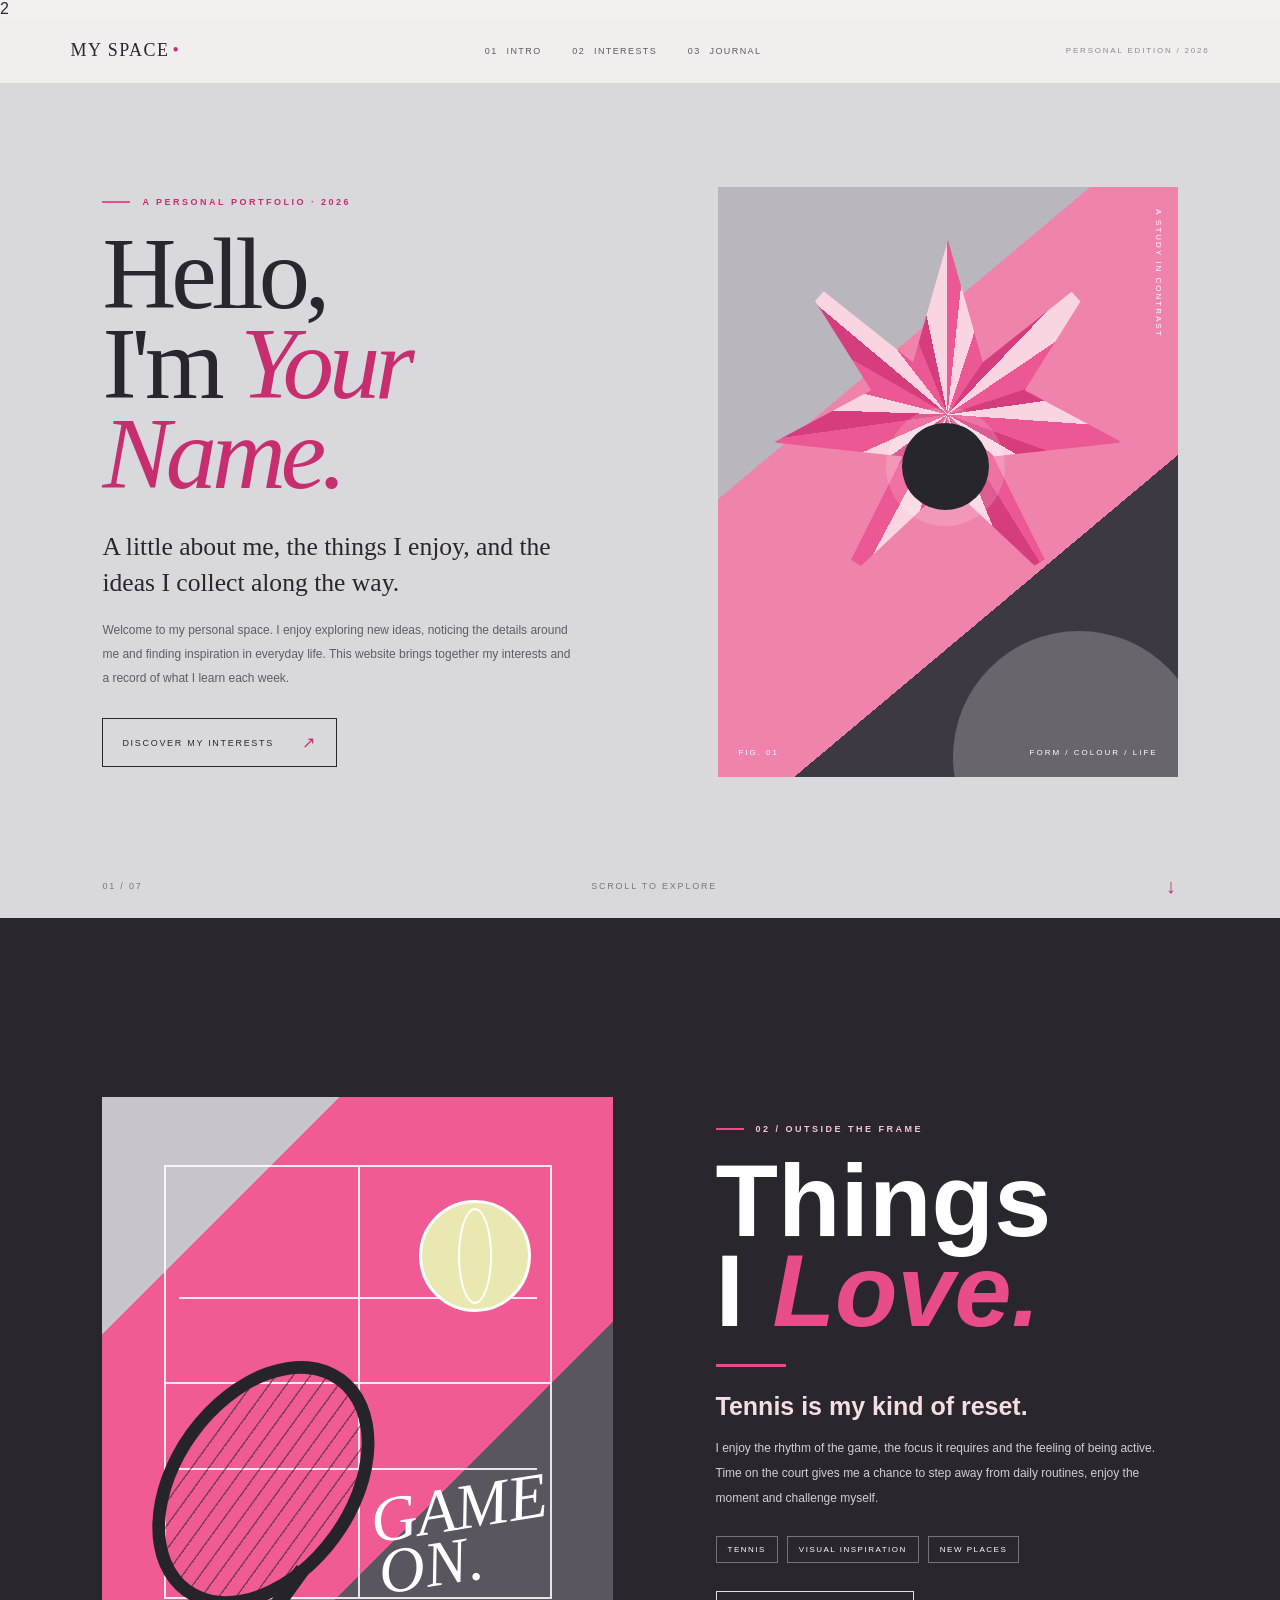
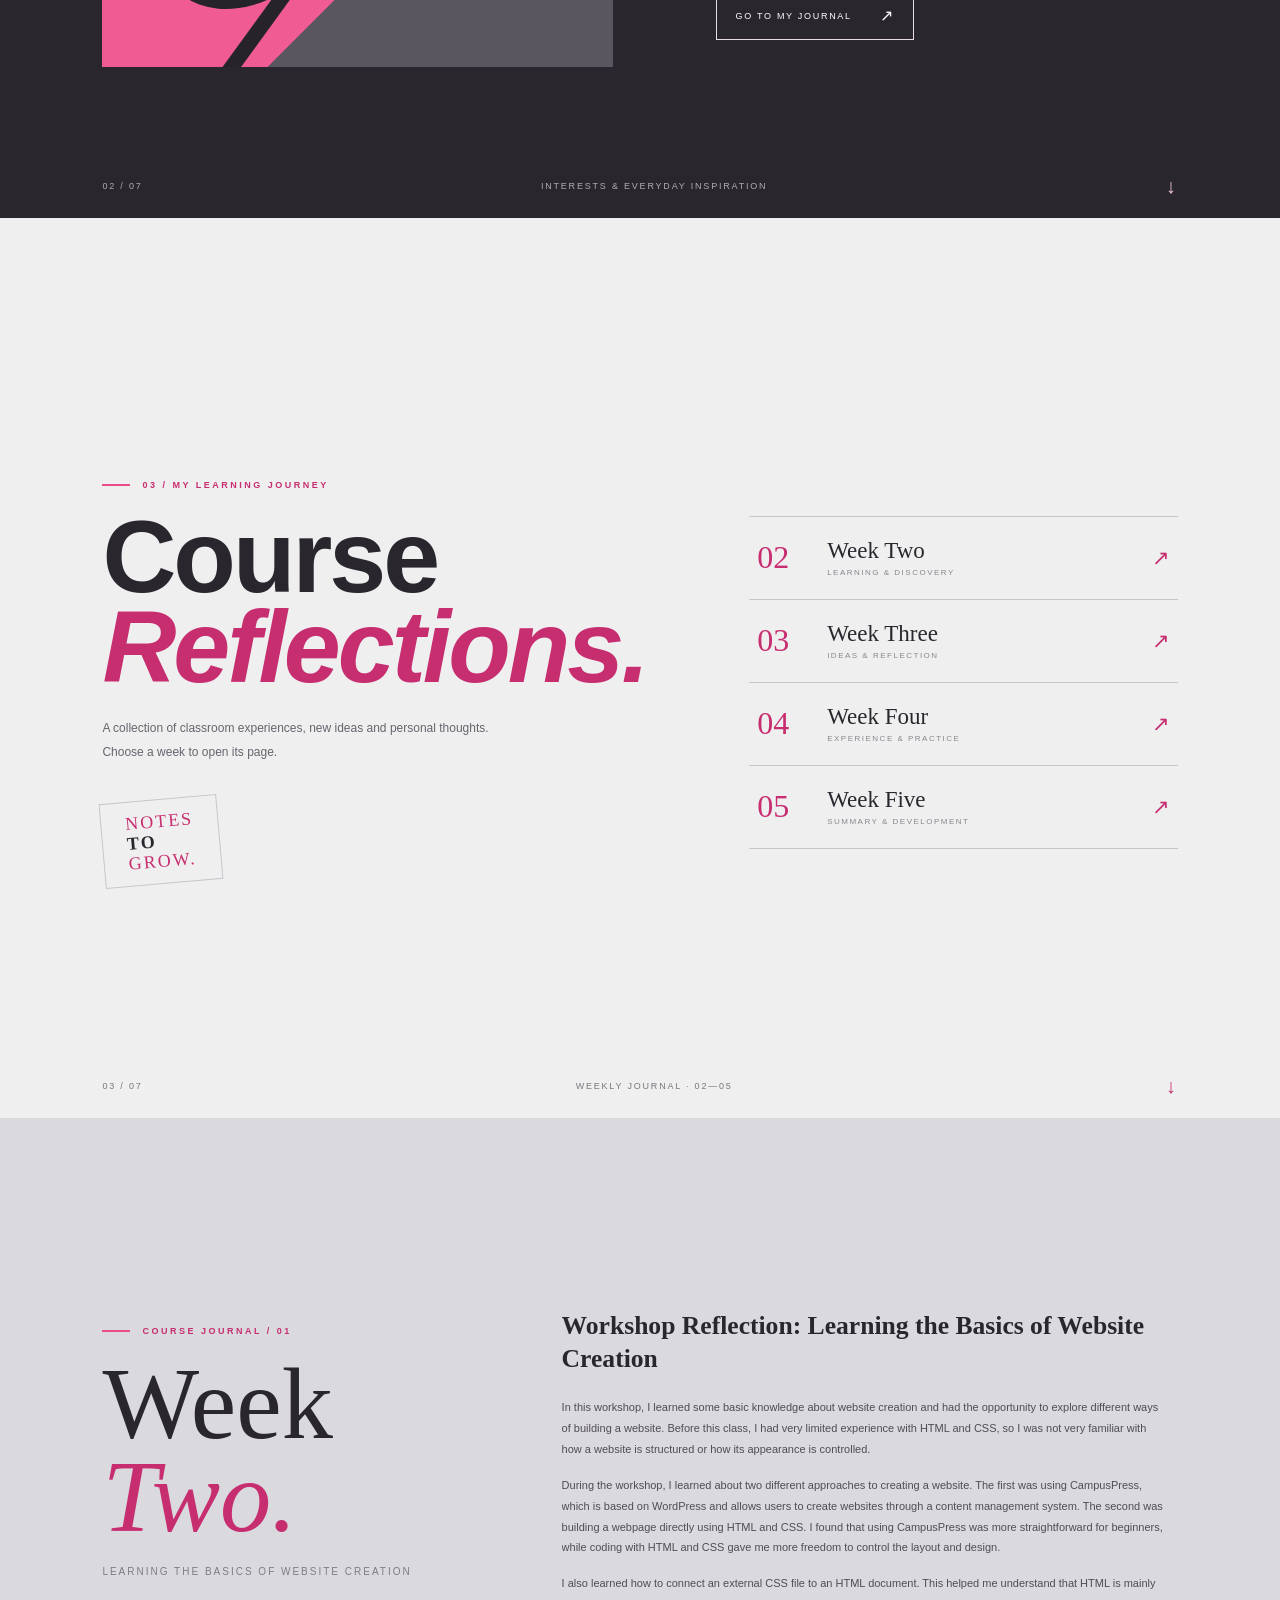
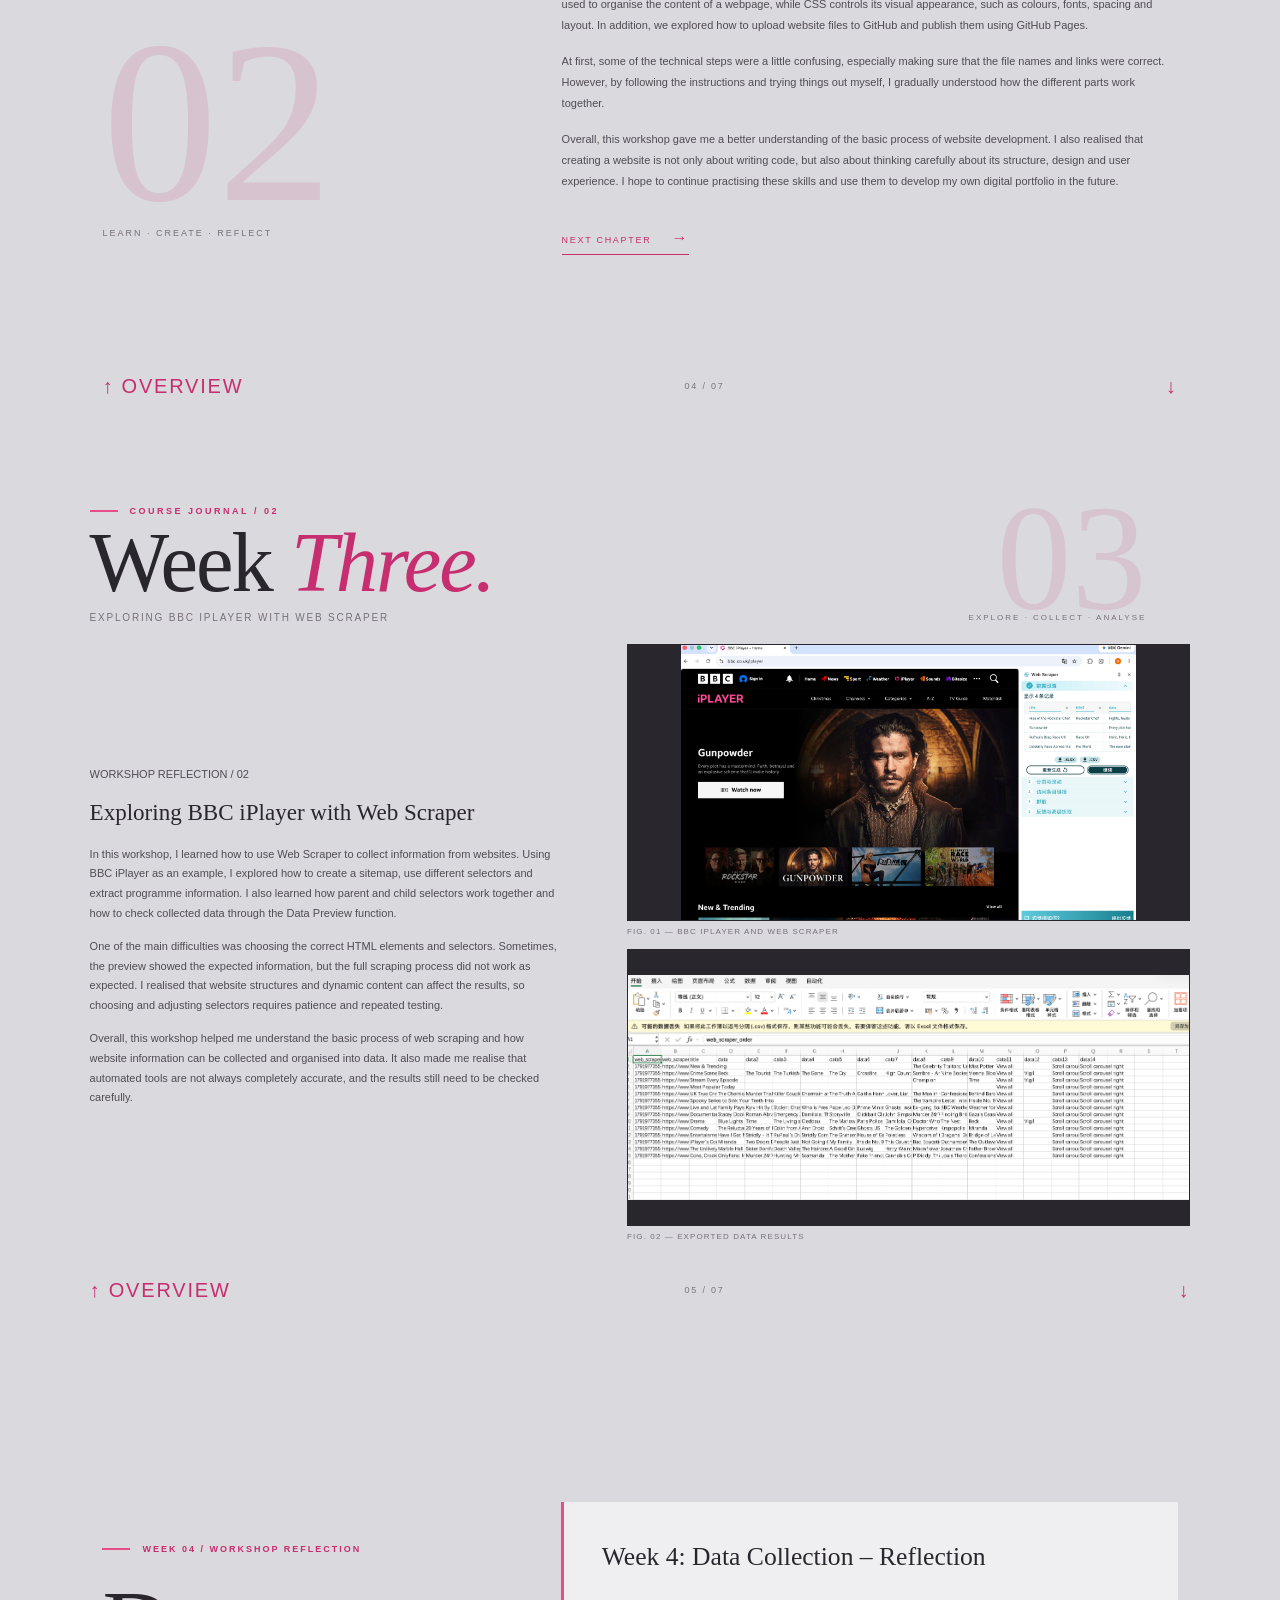
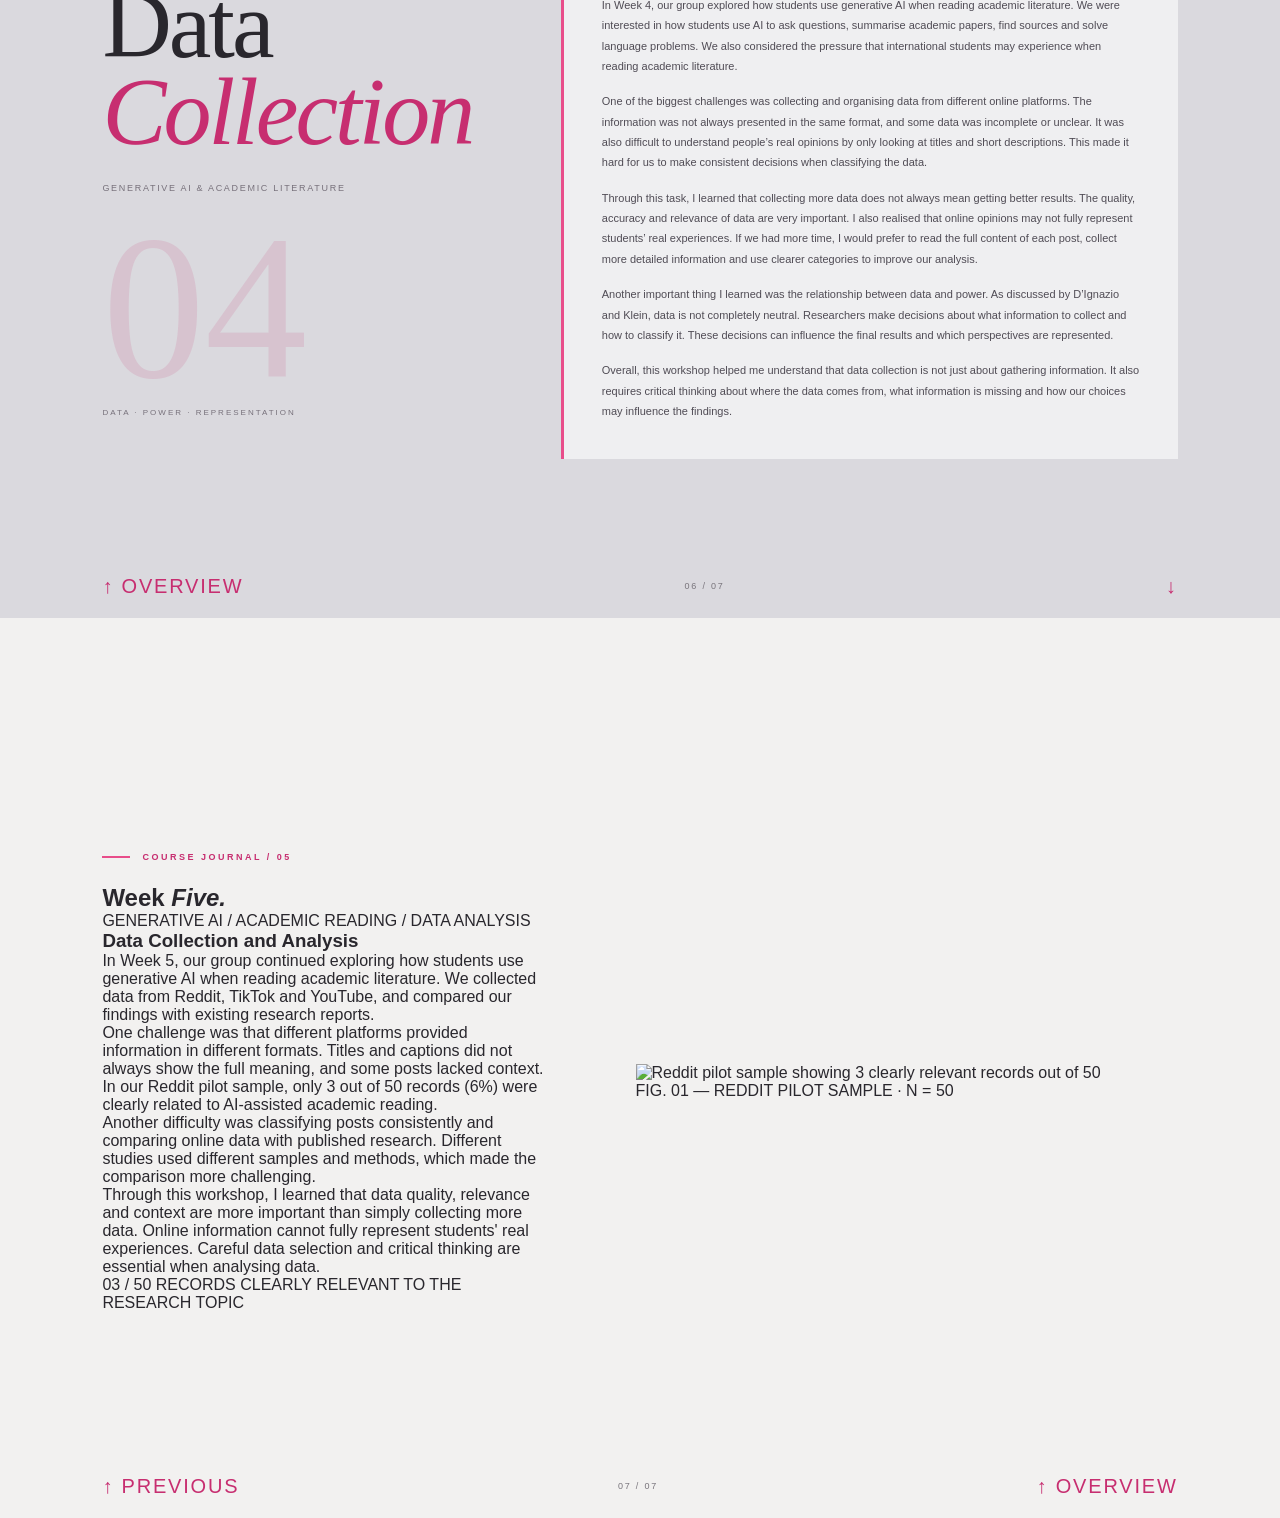
==== commit 207bd4d6: "Update index.html" ====
--- a/index.html
+++ b/index.html
@@ -375,54 +375,104 @@
 
 
 
-    <section class="slide week-slide week-five" id="week-5" aria-label="Week 5 reflection">
-      <div class="week-content">
-        <p class="kicker"><span class="kicker-line"></span> COURSE JOURNAL / 04</p >
+ 
+<!-- WEEK 5 -->
+<section id="week-5" class="slide week-slide week-five-custom">
+
+    <!-- LEFT: REFLECTION TEXT -->
+    <div class="week-five-copy">
+
+        <p class="kicker">
+            <span class="kicker-line"></span>
+            COURSE JOURNAL / 05
+        </p >
+
         <h2>Week <em>Five.</em></h2>
-        <p class="week-subtitle">Summary & development</p >
-
-        <div class="reflection-points">
-          <article>
-            <span>01</span>
-            <div>
-              <h3>What I Learned</h3>
-              <p>Summarise the most important learning points from this week.</p >
-            </div>
-          </article>
-
-          <article>
-            <span>02</span>
-            <div>
-              <h3>Challenges</h3>
-              <p>Reflect on the areas where you still need more practice or confidence.</p >
-            </div>
-          </article>
-
-          <article>
-            <span>03</span>
-            <div>
-              <h3>Looking Forward</h3>
-              <p>Set out one or two goals for your next stage of learning.</p >
-            </div>
-          </article>
+
+        <p class="week-five-subtitle">
+            GENERATIVE AI / ACADEMIC READING / DATA ANALYSIS
+        </p >
+
+        <div class="week-five-text">
+
+            <h3>Data Collection and Analysis</h3>
+
+            <p>
+                In Week 5, our group continued exploring how students use
+                generative AI when reading academic literature. We collected
+                data from Reddit, TikTok and YouTube, and compared our
+                findings with existing research reports.
+            </p >
+
+            <p>
+                One challenge was that different platforms provided
+                information in different formats. Titles and captions
+                did not always show the full meaning, and some posts
+                lacked context. In our Reddit pilot sample, only 3 out
+                of 50 records (6%) were clearly related to AI-assisted
+                academic reading.
+            </p >
+
+            <p>
+                Another difficulty was classifying posts consistently
+                and comparing online data with published research.
+                Different studies used different samples and methods,
+                which made the comparison more challenging.
+            </p >
+
+            <p>
+                Through this workshop, I learned that data quality,
+                relevance and context are more important than simply
+                collecting more data. Online information cannot fully
+                represent students' real experiences. Careful data
+                selection and critical thinking are essential when
+                analysing data.
+            </p >
+
         </div>
 
-        <a class="text-link" href="#home">BACK TO THE BEGINNING <span>↗</span></a >
-      </div>
-
-      <div class="week-visual visual-five" role="img" aria-label="Abstract bold pink and grey composition">
-        <span class="visual-word">05</span>
-        <span class="visual-small">KEEP MOVING FORWARD</span>
-        <div class="visual-orbit"></div>
-        <div class="visual-block"></div>
-      </div>
-
-      <div class="slide-bottom slide-bottom-light">
-        <a href="#week-4">↑ PREVIOUS</a >
+        <div class="week-five-stat">
+            <span class="week-five-stat-number">03 / 50</span>
+            <span class="week-five-stat-caption">
+                RECORDS CLEARLY RELEVANT TO THE RESEARCH TOPIC
+            </span>
+        </div>
+
+    </div>
+
+
+    <!-- RIGHT: REDDIT DATA CHART -->
+    <div class="week-five-visual">
+
+        <figure class="week-five-figure">
+
+            <img
+                src="./week5-reddit-sample.jpeg"
+                alt="Reddit pilot sample showing 3 clearly relevant records out of 50"
+            >
+
+            <figcaption>
+                FIG. 01 — REDDIT PILOT SAMPLE · N = 50
+            </figcaption>
+
+        </figure>
+
+    </div>
+
+
+    <!-- BOTTOM NAVIGATION -->
+    <div class="slide-bottom">
+
+        <a href=" ">↑ PREVIOUS</a >
+
         <span>07 / 07</span>
-        <a href="#home" aria-label="Back to first slide">↟</a >
-      </div>
-    </section>
+
+        <a href="#reflections">↑ OVERVIEW</a >
+
+    </div>
+
+</section>
+
 
   </main>
 </body>
--- a/stylesheet.css
+++ b/stylesheet.css
@@ -1165,3 +1165,262 @@
         max-height: 210px !important;
     }
 }
+/* ==========================================
+   WEEK 4 — DATA COLLECTION
+   Editorial text-only layout
+========================================== */
+
+#week-4.week-four-custom {
+    display: grid !important;
+    grid-template-columns: minmax(0, 0.78fr) minmax(0, 1.22fr) !important;
+    align-items: center !important;
+    gap: clamp(30px, 5vw, 75px) !important;
+
+    width: 100%;
+    height: 100svh !important;
+    min-height: 680px !important;
+
+    padding: 95px 8vw 70px !important;
+
+    background: #DAD9DE !important;
+    color: #29272D !important;
+
+    overflow: hidden !important;
+    position: relative;
+}
+
+
+/* LEFT HEADING */
+
+#week-4 .week-four-side {
+    position: relative;
+    align-self: center;
+    min-width: 0;
+    overflow: hidden;
+    padding: 10px 0;
+    z-index: 1;
+}
+
+#week-4 .week-four-side .kicker {
+    color: #C72E70;
+    font-size: 9px;
+    letter-spacing: 2px;
+    margin-bottom: 28px;
+}
+
+#week-4 .week-four-side h2 {
+    position: relative;
+    z-index: 2;
+
+    font-family: Georgia, "Times New Roman", serif;
+    font-size: clamp(65px, 7.5vw, 105px);
+    font-weight: 400;
+    line-height: 0.9;
+    letter-spacing: -3px;
+
+    color: #29272D;
+    margin: 0;
+}
+
+#week-4 .week-four-side h2 em {
+    color: #C72E70;
+    font-style: italic;
+}
+
+#week-4 .week-four-subtitle {
+    position: relative;
+    z-index: 2;
+
+    margin-top: 25px;
+
+    color: #77717B;
+    font-size: 9px;
+    line-height: 1.8;
+    letter-spacing: 1.7px;
+}
+
+#week-4 .week-four-number {
+    position: relative;
+    z-index: 0;
+
+    margin-top: 25px;
+
+    font-family: Georgia, "Times New Roman", serif;
+    font-size: clamp(130px, 16vw, 205px);
+    line-height: 0.85;
+
+    color: rgba(199, 46, 112, 0.13);
+    pointer-events: none;
+}
+
+#week-4 .week-four-label {
+    position: relative;
+    z-index: 2;
+
+    margin-top: 12px;
+
+    color: #77717B;
+    font-size: 8px;
+    letter-spacing: 2px;
+}
+
+
+/* RIGHT REFLECTION PANEL */
+
+#week-4 .week-four-body {
+    width: 100%;
+    max-width: 760px;
+    max-height: calc(100svh - 175px);
+
+    align-self: center;
+
+    overflow-y: auto;
+    padding: clamp(22px, 3vw, 38px);
+
+    background: rgba(255, 255, 255, 0.58);
+    border-left: 3px solid #E84D8A;
+}
+
+#week-4 .week-four-body h3 {
+    font-family: Georgia, "Times New Roman", serif;
+    font-size: clamp(21px, 2vw, 27px);
+    font-weight: 400;
+    line-height: 1.3;
+
+    color: #29272D;
+
+    margin-bottom: 22px;
+}
+
+#week-4 .week-four-body p {
+    font-family: Arial, Helvetica, sans-serif;
+    font-size: 11px;
+    line-height: 1.85;
+
+    color: #504C55;
+
+    margin-bottom: 15px;
+}
+
+#week-4 .week-four-body p:last-child {
+    margin-bottom: 0;
+}
+
+
+/* SCROLLBAR */
+
+#week-4 .week-four-body::-webkit-scrollbar {
+    width: 4px;
+}
+
+#week-4 .week-four-body::-webkit-scrollbar-track {
+    background: transparent;
+}
+
+#week-4 .week-four-body::-webkit-scrollbar-thumb {
+    background: #D7A0B7;
+    border-radius: 10px;
+}
+
+
+/* TABLET */
+
+@media (max-width: 850px) {
+
+    #week-4.week-four-custom {
+        grid-template-columns: 1fr !important;
+        grid-template-rows: auto 1fr auto !important;
+
+        height: auto !important;
+        min-height: 100svh !important;
+
+        padding: 110px 7vw 35px !important;
+        gap: 24px !important;
+
+        overflow: visible !important;
+    }
+
+    #week-4 .week-four-side {
+        padding: 0;
+    }
+
+    #week-4 .week-four-side h2 {
+        font-size: clamp(58px, 11vw, 82px);
+    }
+
+    #week-4 .week-four-number {
+        position: absolute;
+        right: 0;
+        top: 0;
+
+        margin: 0;
+        font-size: 110px;
+    }
+
+    #week-4 .week-four-label {
+        margin-top: 8px;
+    }
+
+    #week-4 .week-four-body {
+        max-height: none;
+        max-width: 100%;
+        overflow: visible;
+
+        padding: 24px 22px;
+    }
+
+    #week-4 .week-four-body p {
+        font-size: 11px;
+        line-height: 1.85;
+    }
+
+    #week-4 .slide-bottom {
+        position: relative;
+        left: auto;
+        right: auto;
+        bottom: auto;
+    }
+
+}
+
+
+/* MOBILE */
+
+@media (max-width: 560px) {
+
+    #week-4.week-four-custom {
+        padding: 115px 7% 25px !important;
+        gap: 20px !important;
+    }
+
+    #week-4 .week-four-side h2 {
+        font-size: 62px;
+        letter-spacing: -2px;
+    }
+
+    #week-4 .week-four-subtitle {
+        font-size: 8px;
+        letter-spacing: 1.2px;
+        margin-top: 16px;
+    }
+
+    #week-4 .week-four-number {
+        font-size: 85px;
+    }
+
+    #week-4 .week-four-body {
+        padding: 21px 18px;
+    }
+
+    #week-4 .week-four-body h3 {
+        font-size: 21px;
+        margin-bottom: 16px;
+    }
+
+    #week-4 .week-four-body p {
+        font-size: 10.5px;
+        line-height: 1.8;
+        margin-bottom: 13px;
+    }
+
+}
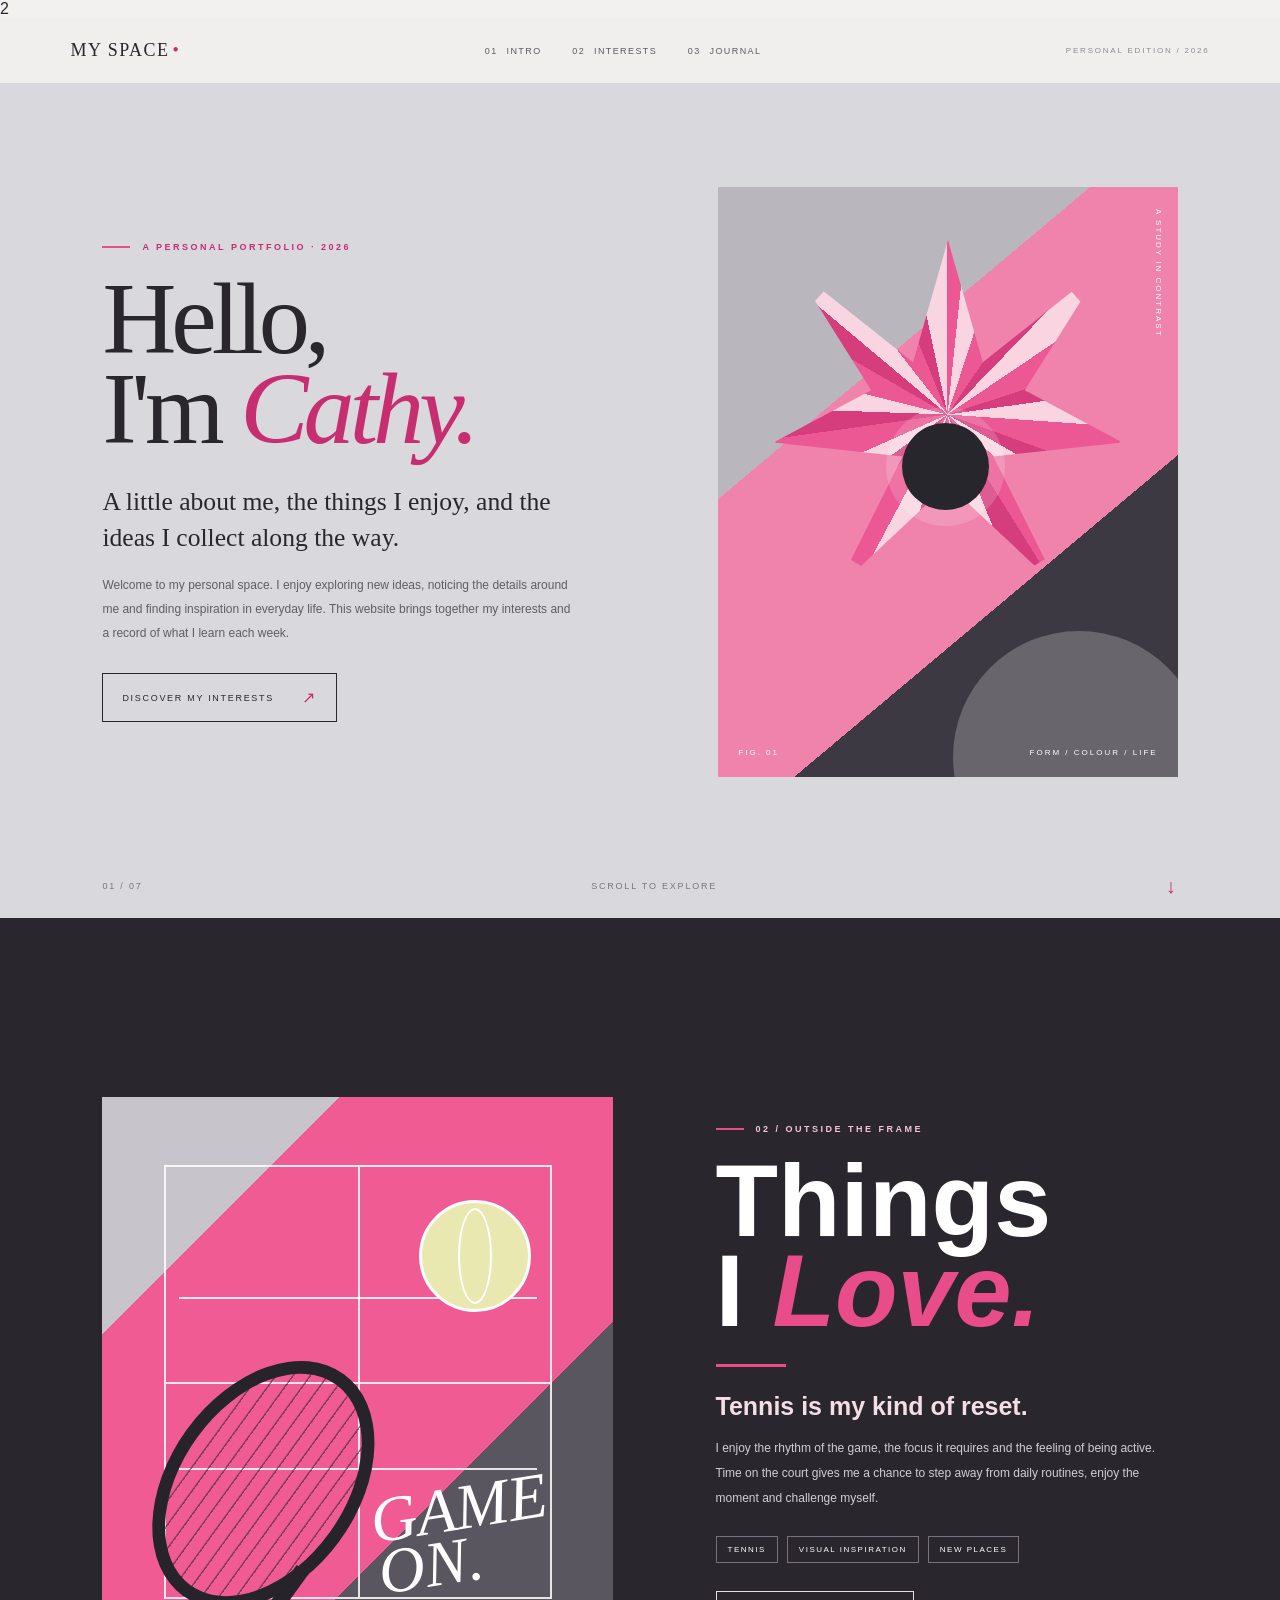
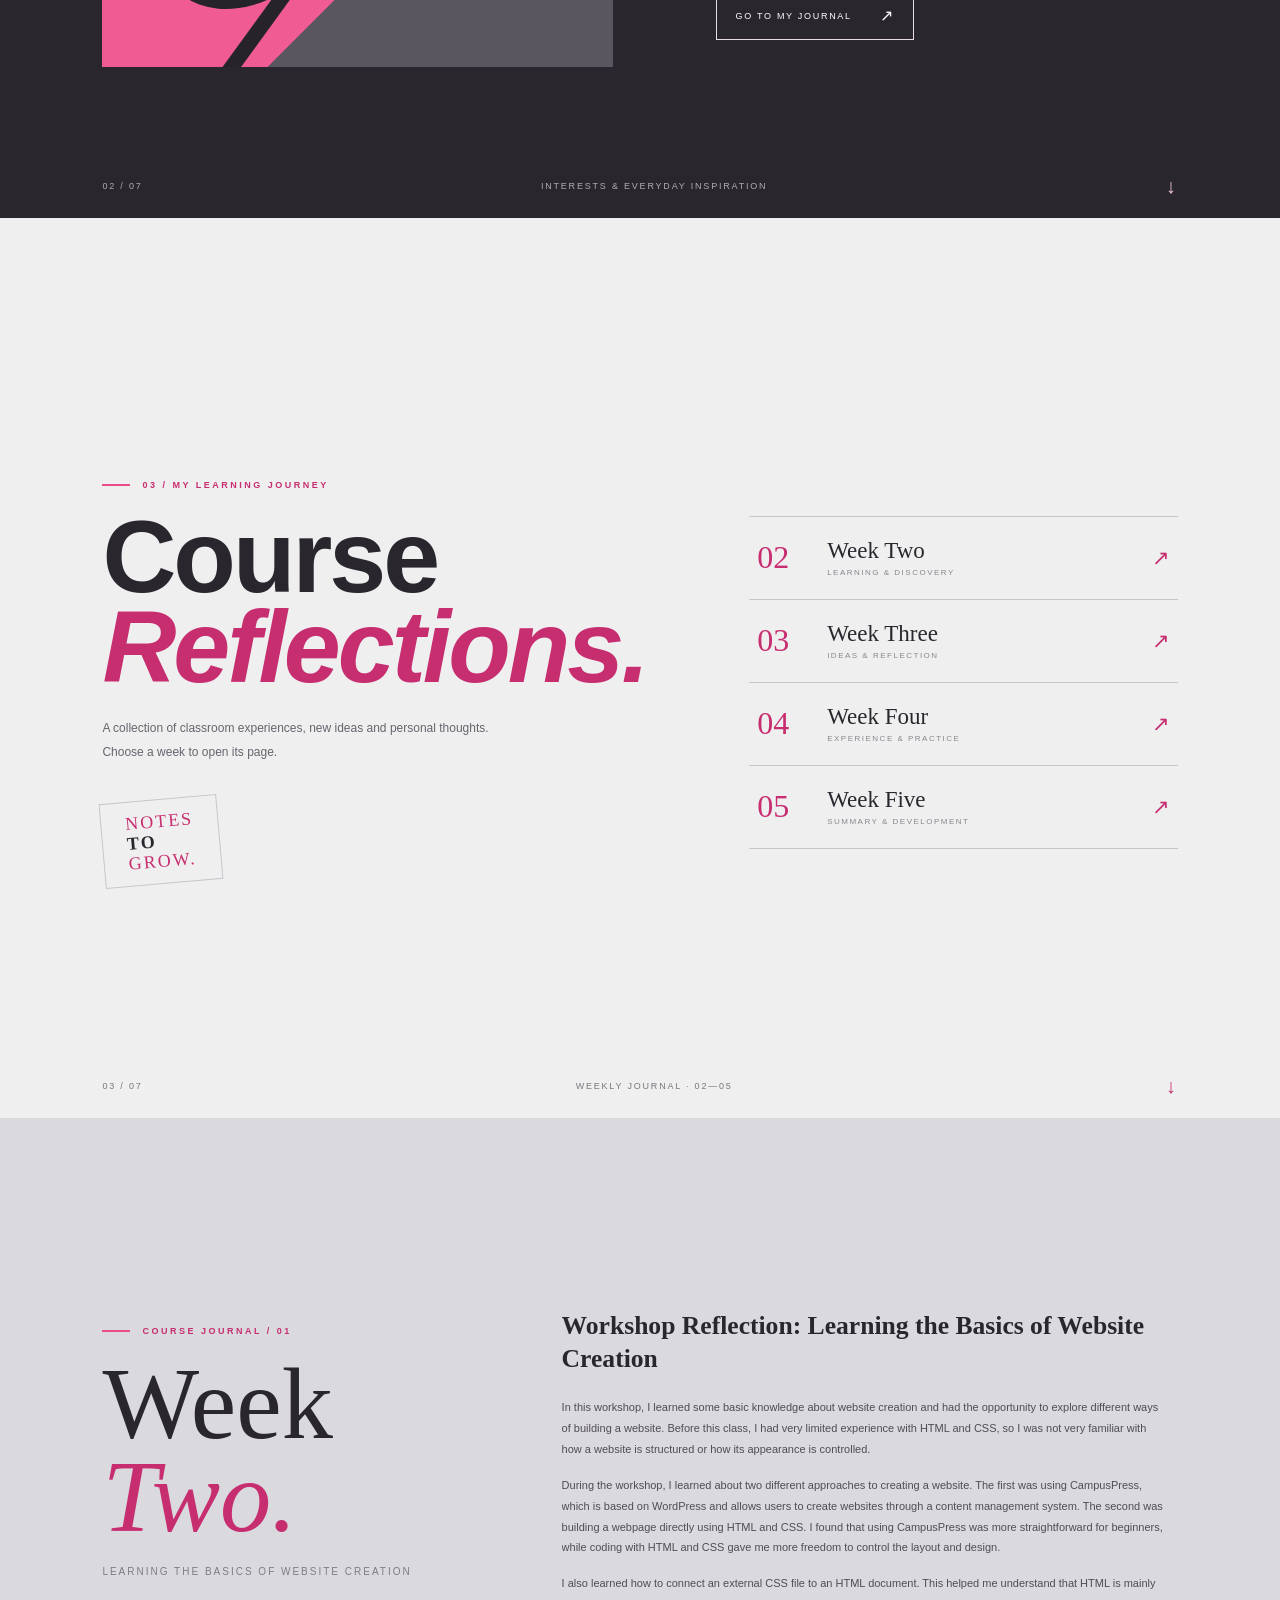
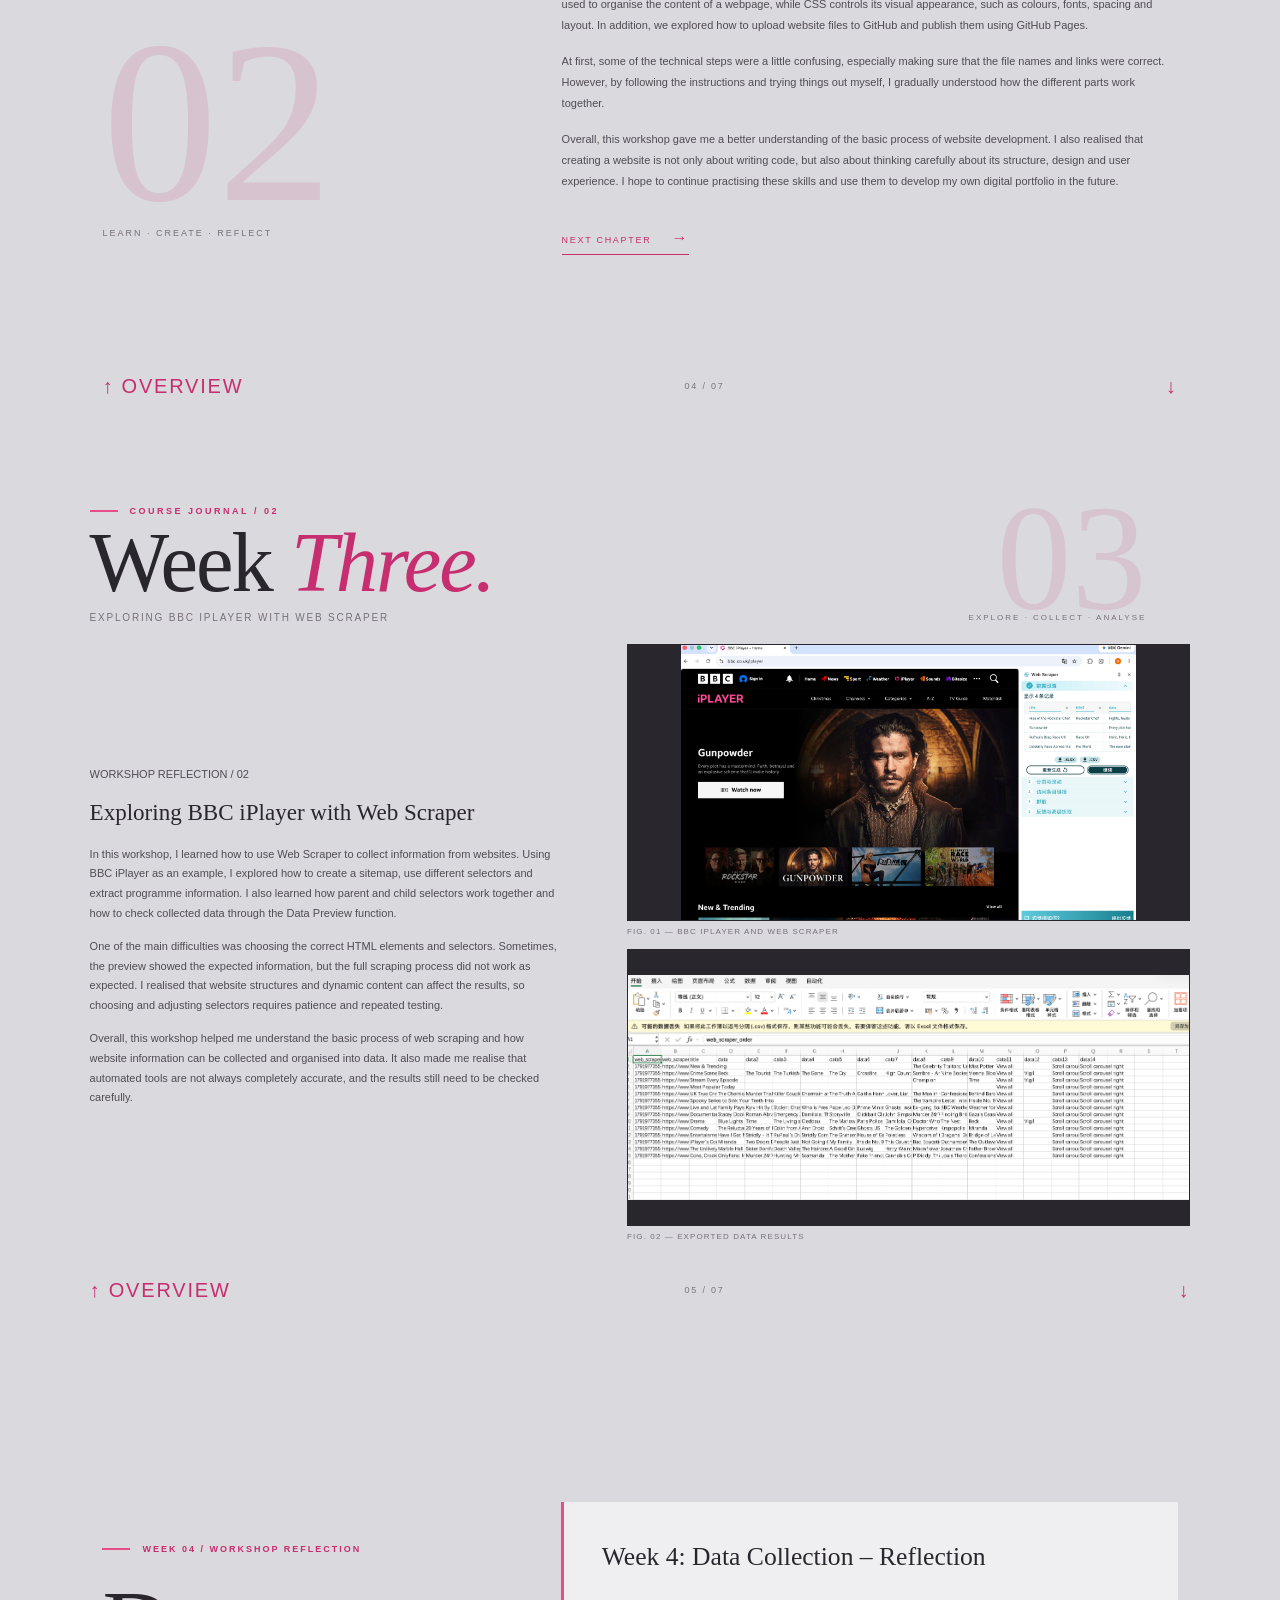
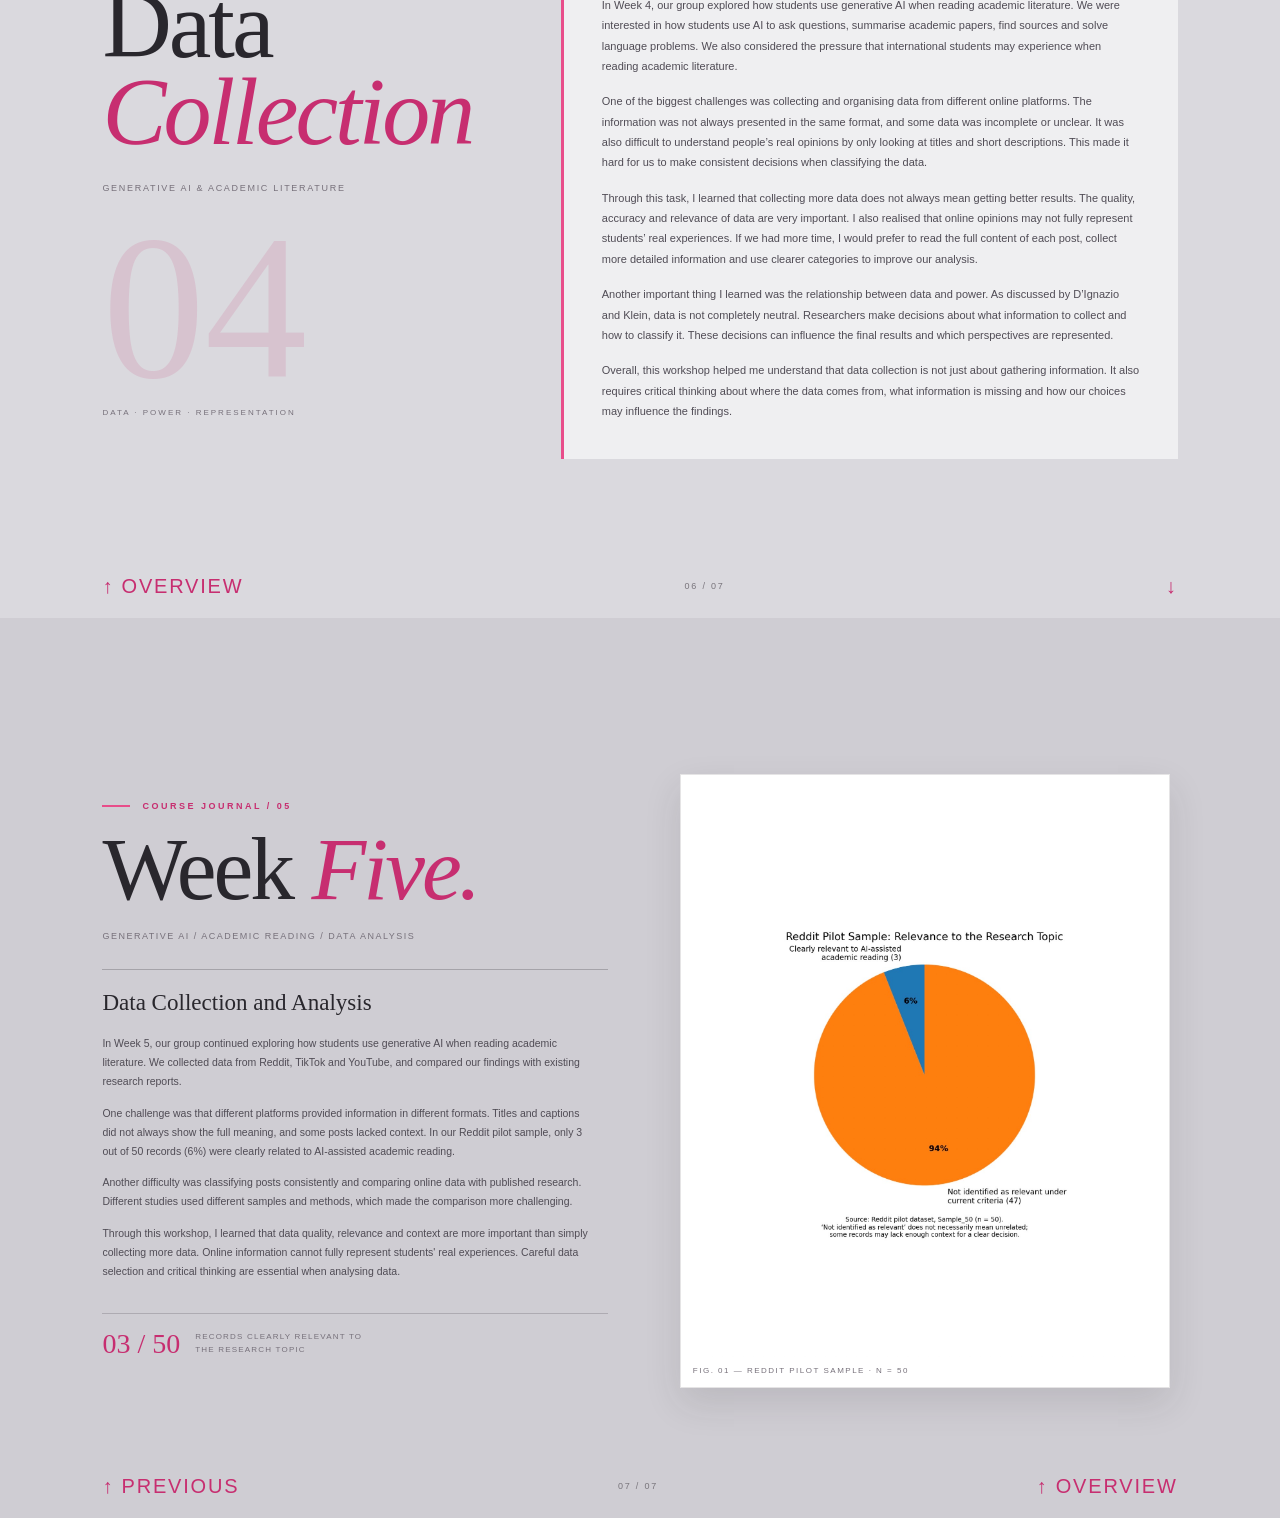
==== commit eec800b9: "Update name in personal introduction section" ====
--- a/index.html
+++ b/index.html
@@ -23,7 +23,7 @@
     <section class="slide slide-home" id="home" aria-label="Personal introduction">
       <div class="home-copy">
         <p class="kicker"><span class="kicker-line"></span> A PERSONAL PORTFOLIO · 2026</p >
-        <h1>Hello,<br>I'm <em>Your Name.</em></h1>
+        <h1>Hello,<br>I'm <em>Cathy.</em></h1>
         <p class="home-lead">A little about me, the things I enjoy, and the ideas I collect along the way.</p >
         <p class="home-body">Welcome to my personal space. I enjoy exploring new ideas, noticing the details around me and finding inspiration in everyday life. This website brings together my interests and a record of what I learn each week.</p >
         <a class="pill-link" href="#interests">DISCOVER MY INTERESTS <span>↗</span></a >
--- a/stylesheet.css
+++ b/stylesheet.css
@@ -1424,3 +1424,281 @@
     }
 
 }
+
+/* ==========================================
+   WEEK 5 — REDDIT DATA ANALYSIS
+   Editorial text + chart layout
+========================================== */
+
+#week-5.week-five-custom {
+    display: grid !important;
+    grid-template-columns: minmax(0, 1fr) minmax(0, 1fr) !important;
+    align-items: center !important;
+    gap: clamp(30px, 5vw, 65px) !important;
+
+    width: 100%;
+    height: 100svh !important;
+    min-height: 680px !important;
+
+    padding: 95px 8vw 70px !important;
+
+    background: #CFCDD3 !important;
+    color: #29272D !important;
+
+    overflow: hidden !important;
+}
+
+
+/* LEFT: TEXT CONTENT */
+
+#week-5 .week-five-copy {
+    width: 100%;
+    max-width: 600px;
+    min-width: 0;
+
+    align-self: center;
+}
+
+#week-5 .week-five-copy .kicker {
+    color: #C72E70;
+    margin-bottom: 18px;
+}
+
+#week-5 .week-five-copy h2 {
+    font-family: Georgia, "Times New Roman", serif;
+    font-size: clamp(65px, 7vw, 98px);
+    font-weight: 400;
+    line-height: .9;
+    letter-spacing: -3px;
+
+    color: #29272D;
+    margin: 0;
+}
+
+#week-5 .week-five-copy h2 em {
+    color: #C72E70;
+    font-style: italic;
+}
+
+#week-5 .week-five-subtitle {
+    margin-top: 18px;
+    margin-bottom: 25px;
+
+    color: #77717B;
+    font-size: 9px;
+    line-height: 1.8;
+    letter-spacing: 1.5px;
+}
+
+
+/* REFLECTION BODY */
+
+#week-5 .week-five-text {
+    max-height: 49vh;
+    overflow-y: auto;
+
+    padding-top: 17px;
+    padding-right: 12px;
+
+    border-top: 1px solid rgba(41,39,45,.25);
+}
+
+#week-5 .week-five-text h3 {
+    font-family: Georgia, "Times New Roman", serif;
+    font-size: clamp(20px, 1.8vw, 25px);
+    font-weight: 400;
+    line-height: 1.35;
+
+    color: #29272D;
+    margin-bottom: 16px;
+}
+
+#week-5 .week-five-text p {
+    font-family: Arial, Helvetica, sans-serif;
+    font-size: 10.5px;
+    line-height: 1.8;
+
+    color: #504C55;
+    margin-bottom: 13px;
+}
+
+
+/* DATA HIGHLIGHT */
+
+#week-5 .week-five-stat {
+    display: flex;
+    align-items: center;
+    gap: 15px;
+
+    margin-top: 19px;
+    padding-top: 14px;
+
+    border-top: 1px solid rgba(41,39,45,.2);
+}
+
+#week-5 .week-five-stat-number {
+    font-family: Georgia, "Times New Roman", serif;
+    font-size: 28px;
+    color: #C72E70;
+    white-space: nowrap;
+}
+
+#week-5 .week-five-stat-caption {
+    max-width: 175px;
+
+    color: #77717B;
+    font-size: 8px;
+    line-height: 1.6;
+    letter-spacing: 1.2px;
+}
+
+
+/* RIGHT: IMAGE AREA */
+
+#week-5 .week-five-visual {
+    width: 100%;
+    min-width: 0;
+
+    display: flex;
+    justify-content: center;
+    align-items: center;
+}
+
+#week-5 .week-five-figure {
+    width: 100%;
+    max-width: 490px;
+
+    margin: 0;
+    padding: 12px;
+
+    background: #FFFFFF;
+    border: 1px solid rgba(41,39,45,.12);
+
+    box-shadow: 0 15px 35px rgba(41,39,45,.12);
+}
+
+#week-5 .week-five-figure img {
+    display: block;
+
+    width: 100%;
+    height: min(65vh, 570px);
+
+    object-fit: contain;
+    object-position: center;
+
+    background: #FFFFFF;
+}
+
+#week-5 .week-five-figure figcaption {
+    margin-top: 9px;
+
+    color: #77717B;
+    font-size: 8px;
+    letter-spacing: 1.5px;
+}
+
+
+/* SUBTLE SCROLLBAR */
+
+#week-5 .week-five-text::-webkit-scrollbar {
+    width: 4px;
+}
+
+#week-5 .week-five-text::-webkit-scrollbar-thumb {
+    background: #D7A0B7;
+    border-radius: 10px;
+}
+
+
+/* TABLET */
+
+@media (max-width: 850px) {
+
+    #week-5.week-five-custom {
+        grid-template-columns: 1fr !important;
+
+        height: auto !important;
+        min-height: 100svh !important;
+
+        padding: 105px 7vw 40px !important;
+        gap: 28px !important;
+
+        overflow: visible !important;
+    }
+
+    #week-5 .week-five-copy {
+        max-width: 100%;
+    }
+
+    #week-5 .week-five-text {
+        max-height: none;
+        overflow: visible;
+    }
+
+    #week-5 .week-five-visual {
+        max-width: 100%;
+    }
+
+    #week-5 .week-five-figure {
+        max-width: 430px;
+    }
+
+    #week-5 .week-five-figure img {
+        height: 500px;
+        max-height: 60vh;
+    }
+
+    #week-5 .slide-bottom {
+        position: relative;
+        left: auto;
+        right: auto;
+        bottom: auto;
+    }
+
+}
+
+
+/* MOBILE */
+
+@media (max-width: 560px) {
+
+    #week-5.week-five-custom {
+        padding: 110px 7% 30px !important;
+        gap: 22px !important;
+    }
+
+    #week-5 .week-five-copy h2 {
+        font-size: 62px;
+    }
+
+    #week-5 .week-five-subtitle {
+        font-size: 8px;
+    }
+
+    #week-5 .week-five-text {
+        padding-top: 15px;
+    }
+
+    #week-5 .week-five-text h3 {
+        font-size: 20px;
+    }
+
+    #week-5 .week-five-text p {
+        font-size: 10.5px;
+        line-height: 1.8;
+    }
+
+    #week-5 .week-five-figure {
+        padding: 8px;
+    }
+
+    #week-5 .week-five-figure img {
+        height: 420px;
+        max-height: none;
+    }
+
+    #week-5 .week-five-stat-number {
+        font-size: 24px;
+    }
+
+}
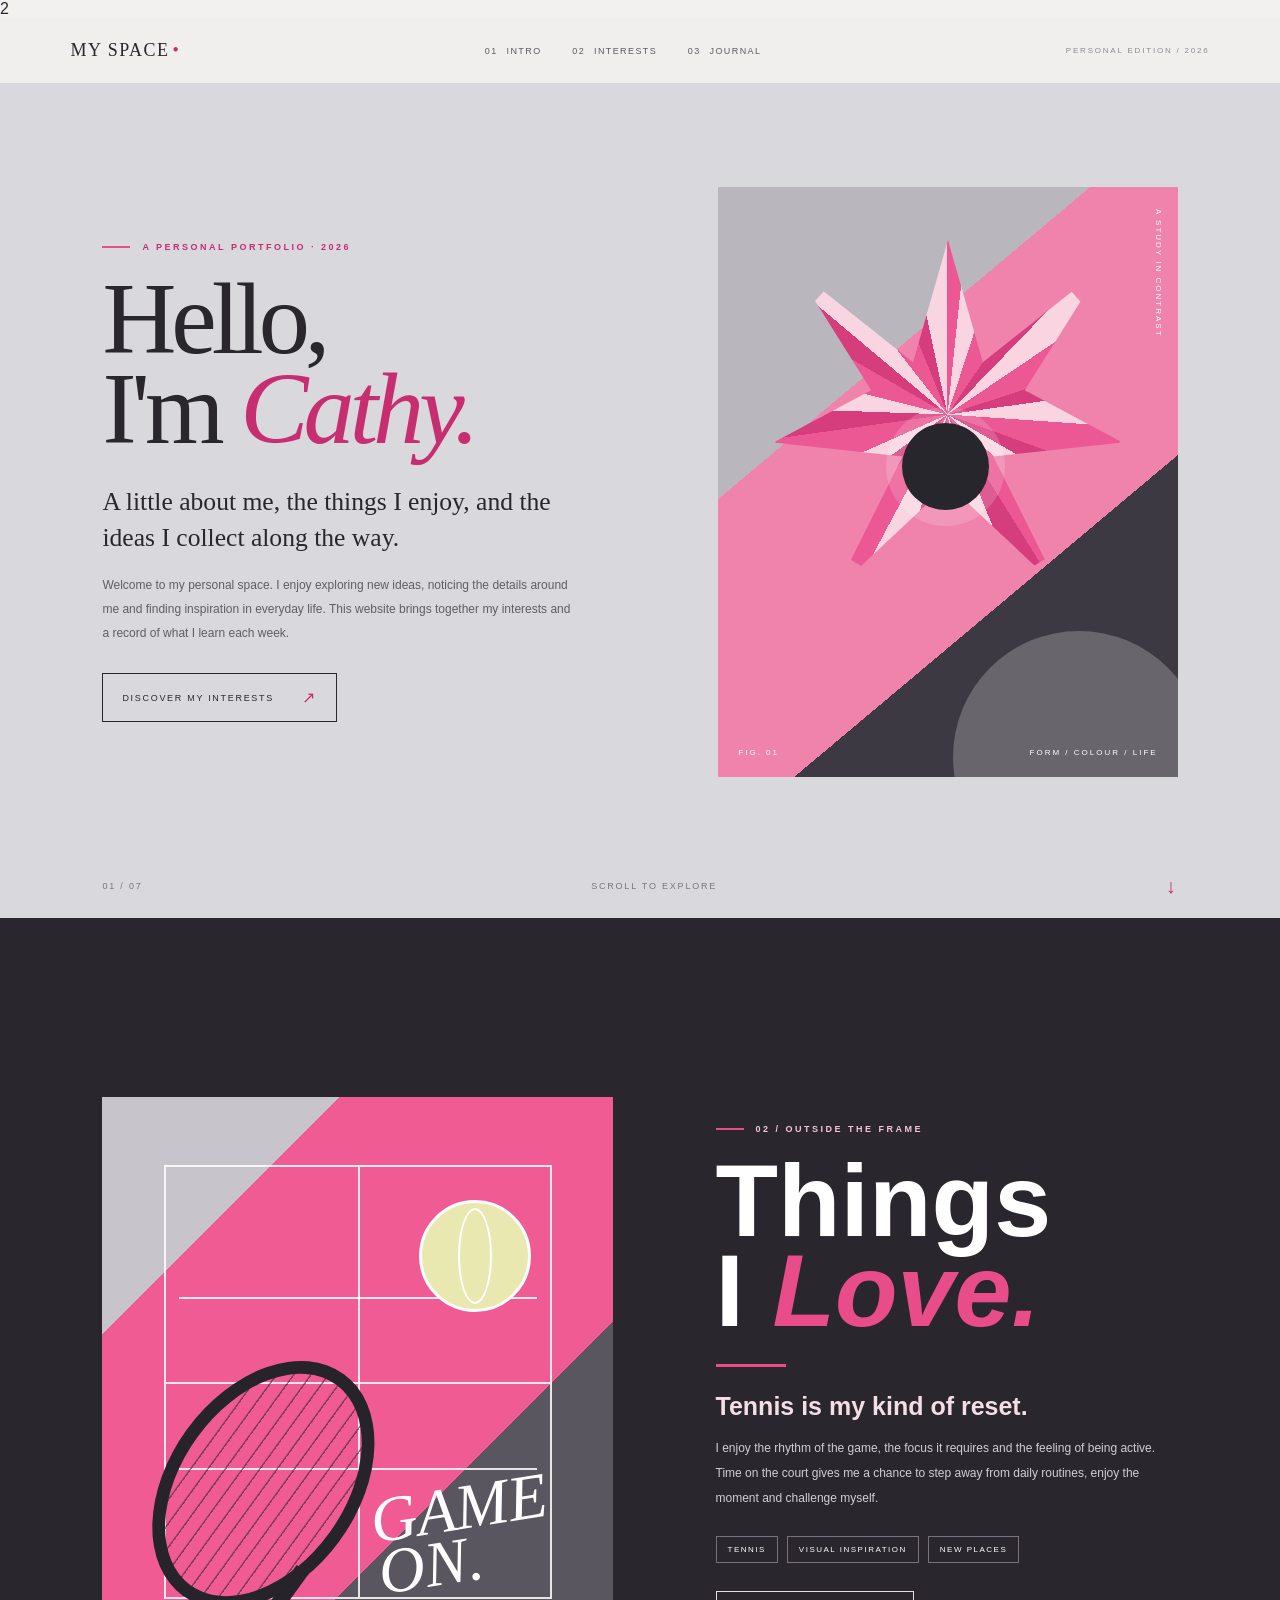
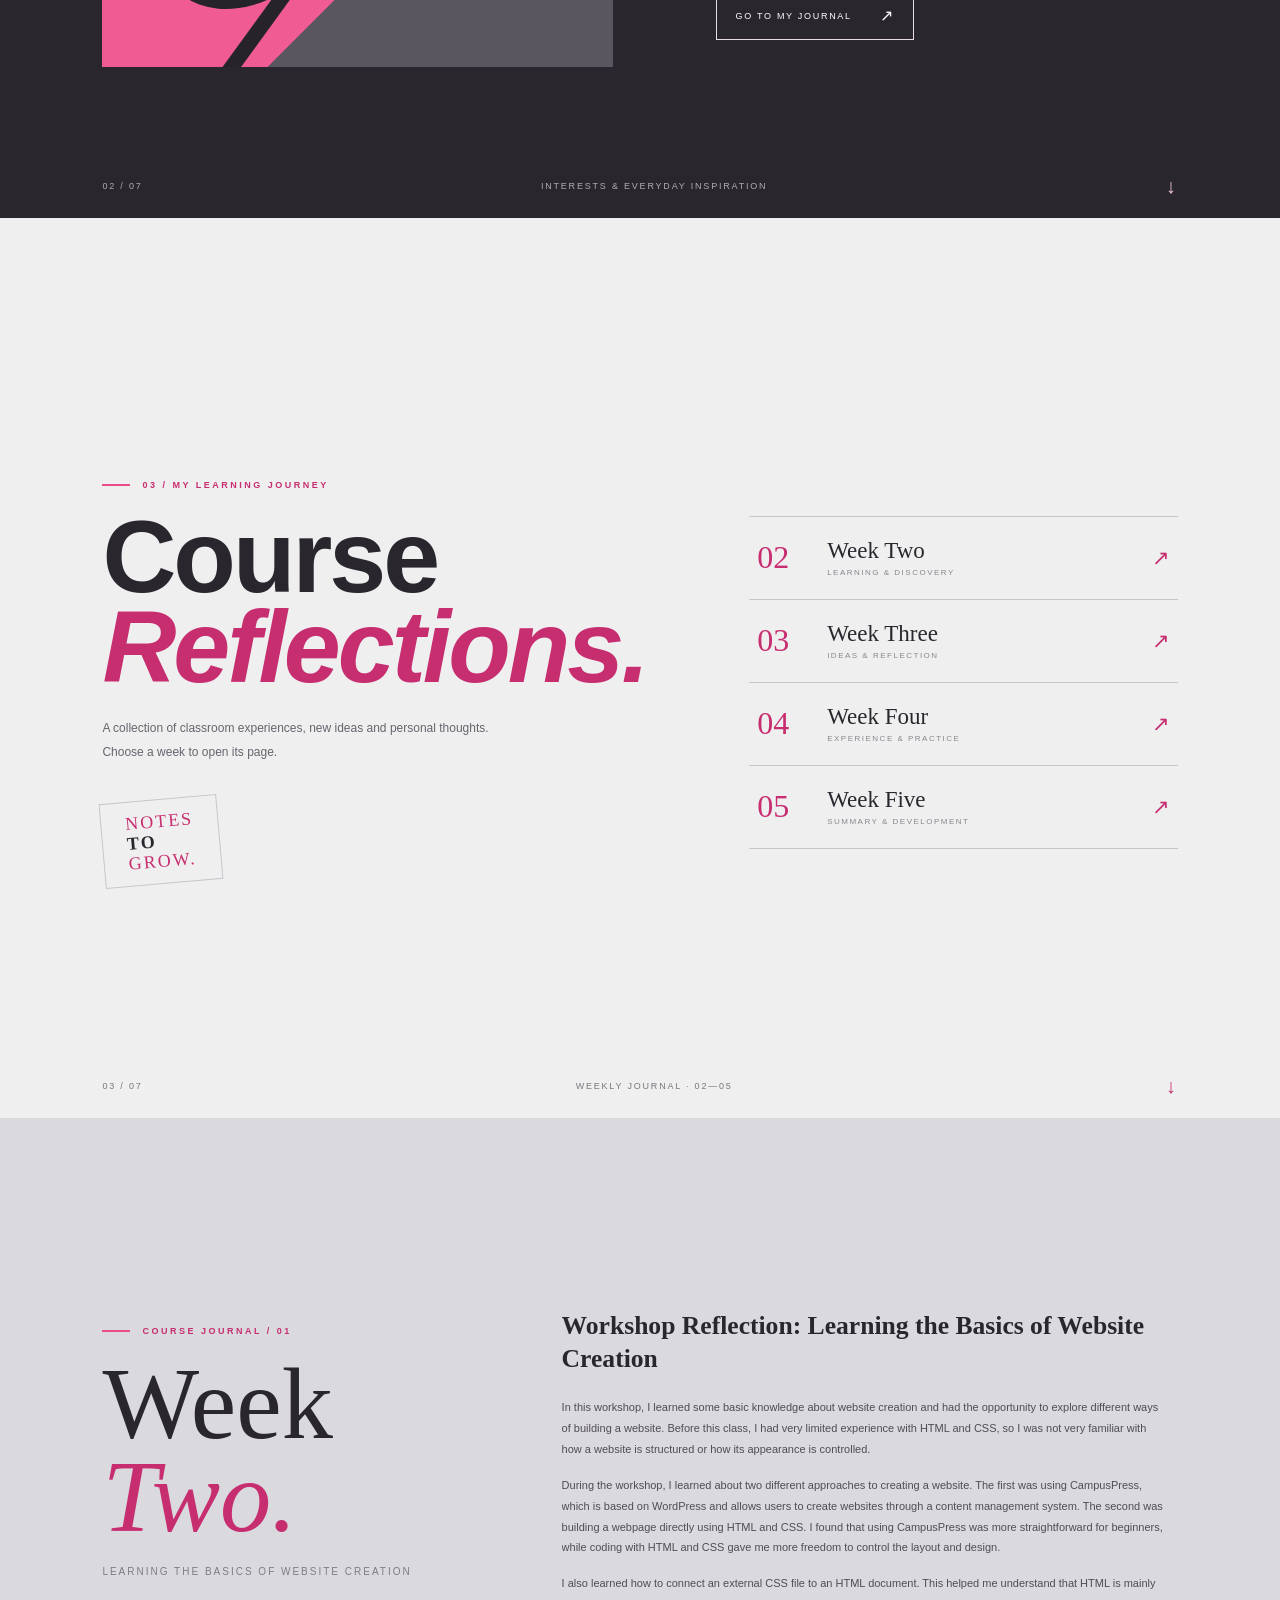
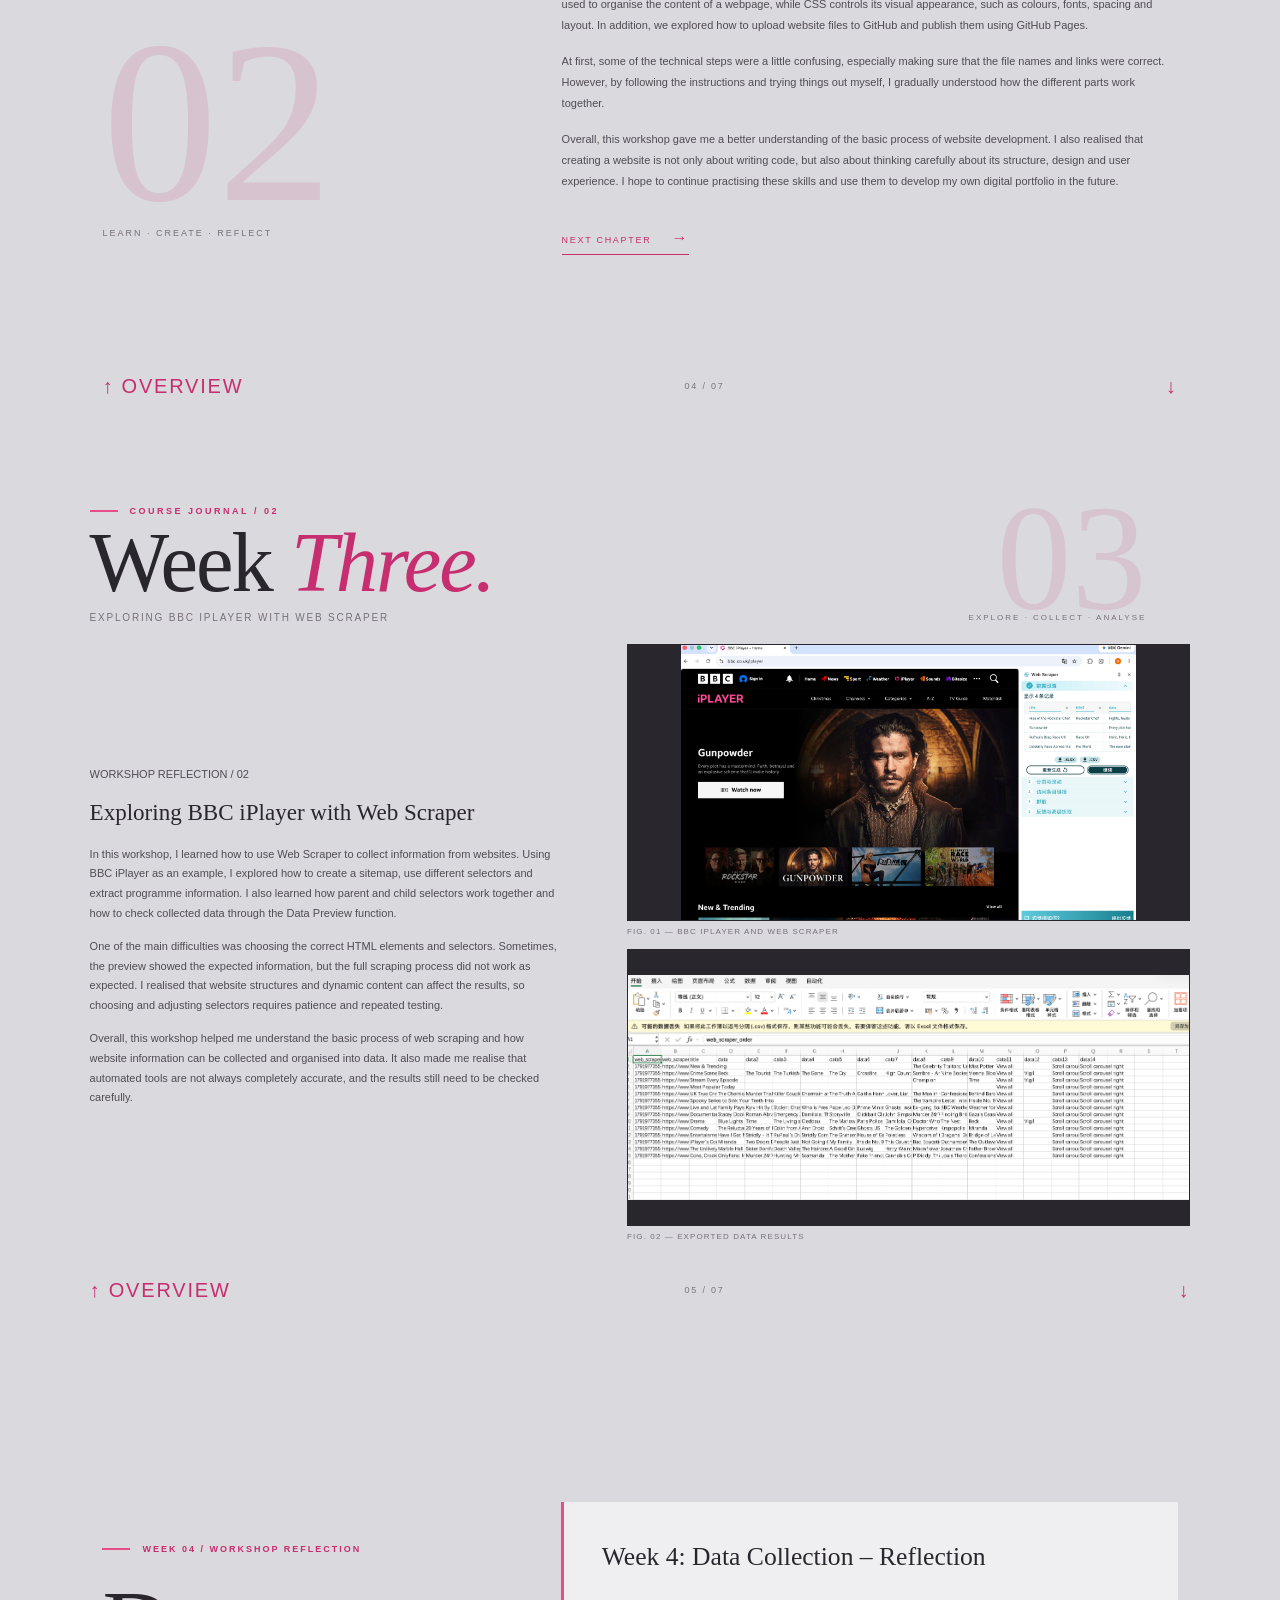
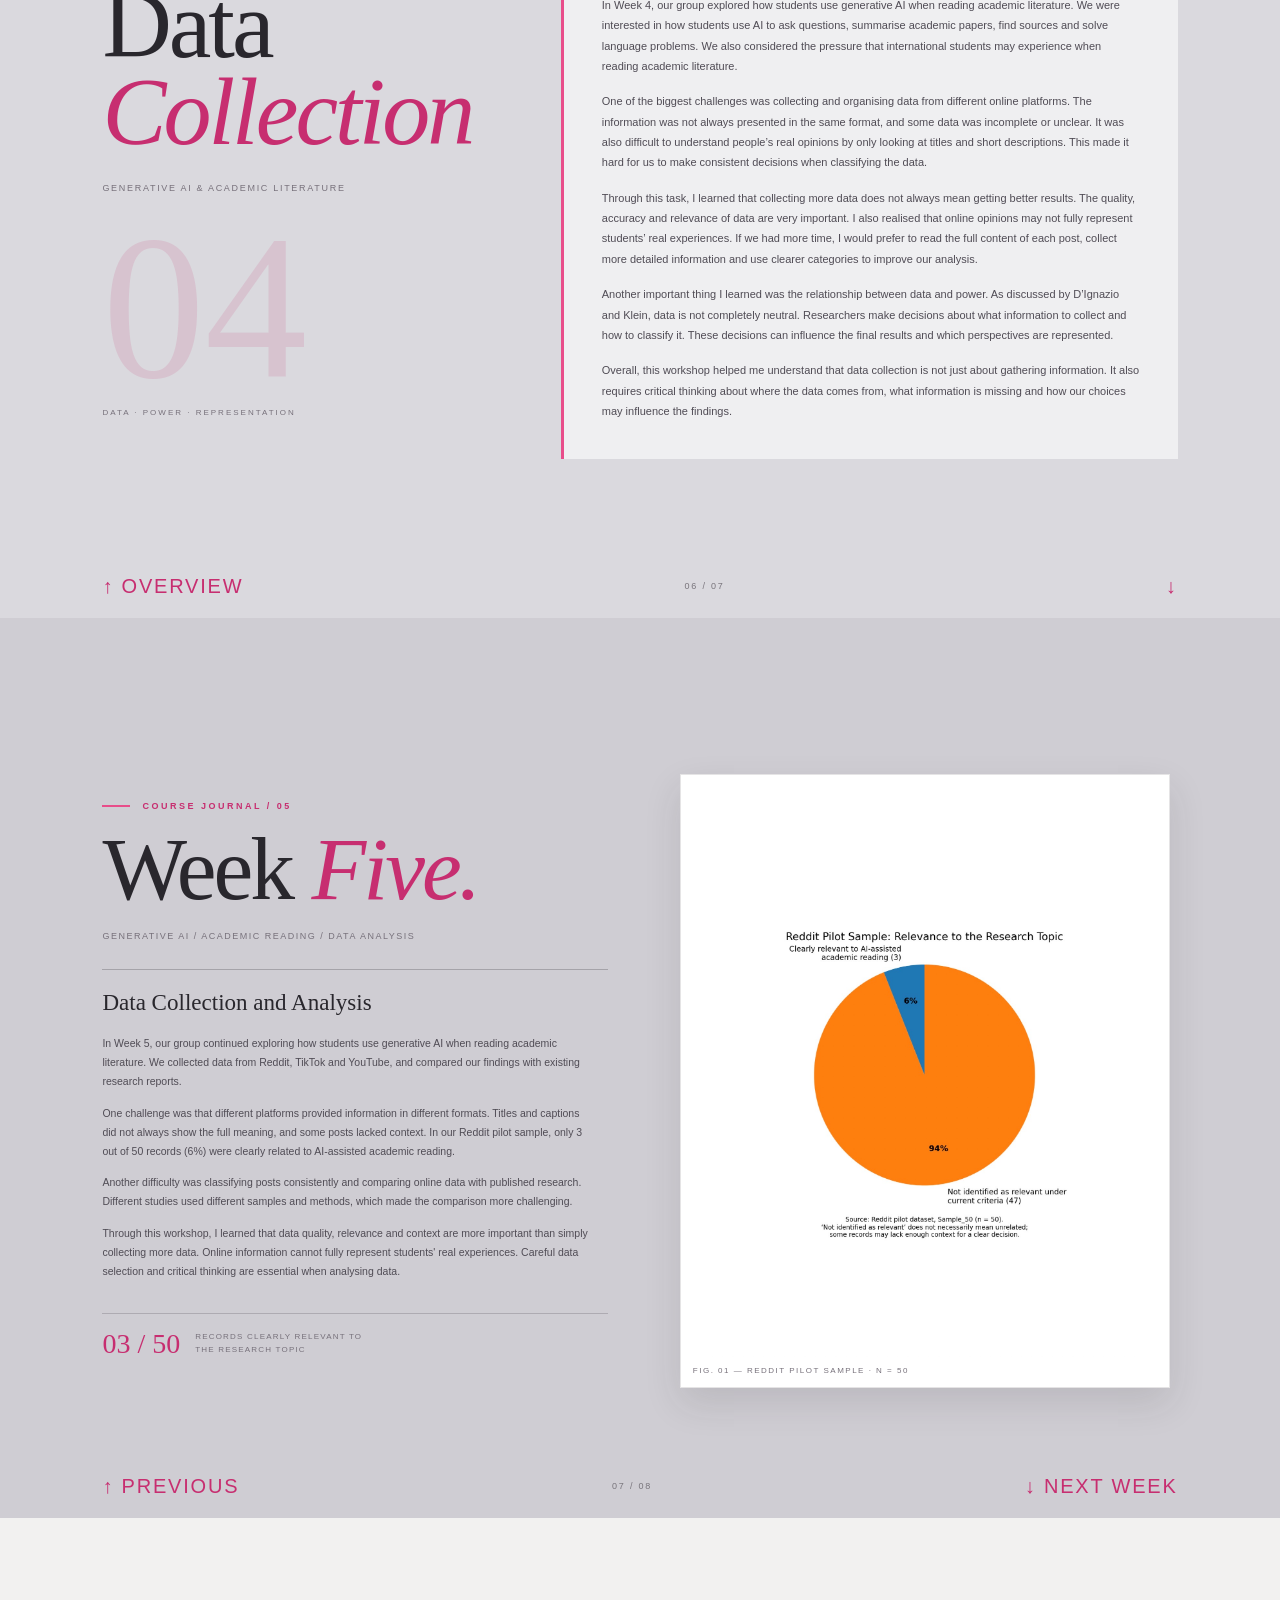
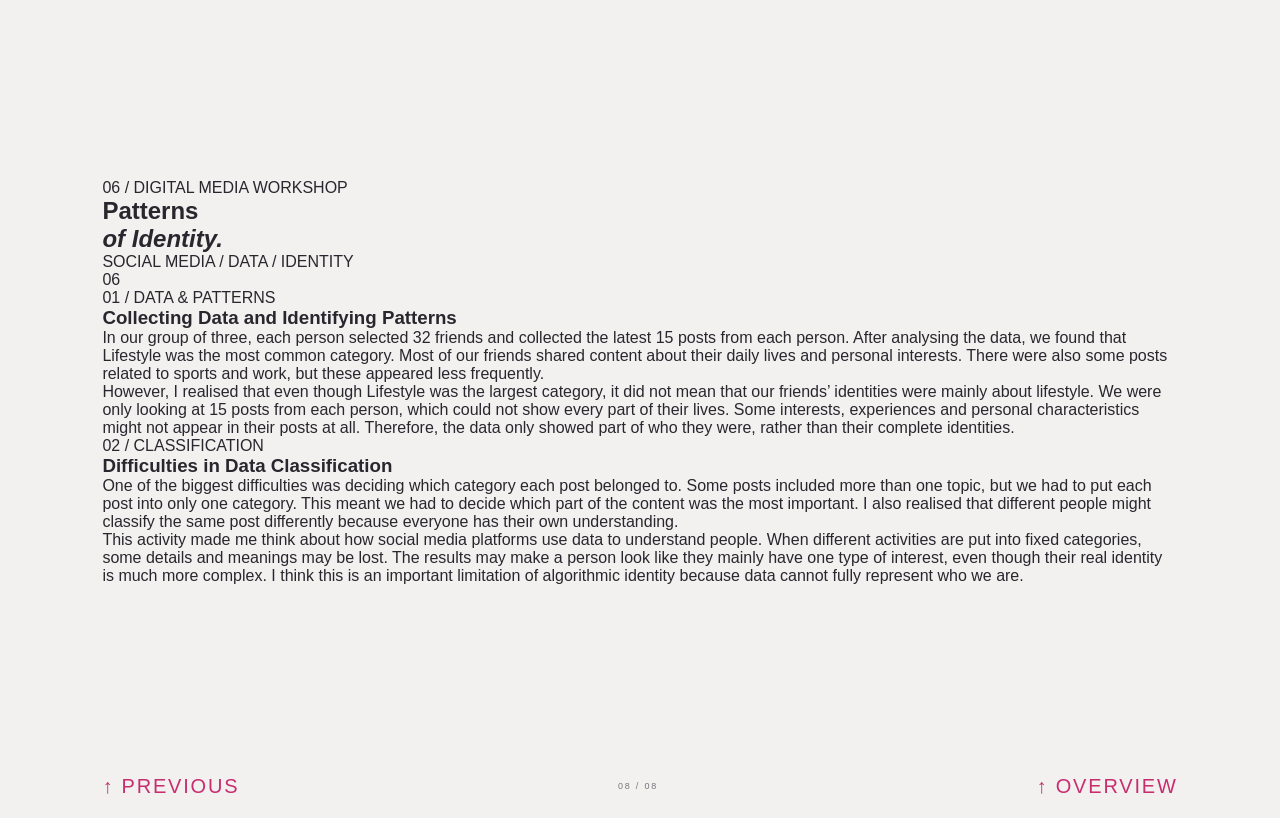
==== commit ce625234: "Update bottom navigation and week 6 content" ====
--- a/index.html
+++ b/index.html
@@ -460,20 +460,99 @@
     </div>
 
 
+   <!-- BOTTOM NAVIGATION -->
+<div class="slide-bottom">
+    <a href=" ">↑ PREVIOUS</a >
+    <span>07 / 08</span>
+    <a href="#week-6">↓ NEXT WEEK</a >
+</div>
+
+</section>
+
+
+<!-- ==================================
+     WEEK 6: SOCIAL MEDIA & IDENTITY
+================================== -->
+
+<section id="week-6" class="slide week-six-custom">
+
+    <div class="week-six-inner">
+
+        <!-- LEFT: TITLE -->
+        <div class="week-six-heading">
+
+            <p class="week-six-kicker">
+                06 / DIGITAL MEDIA WORKSHOP
+            </p >
+
+            <h2>
+                Patterns<br>
+                <em>of Identity.</em>
+            </h2>
+
+            <div class="week-six-line"></div>
+
+            <p class="week-six-caption">
+                SOCIAL MEDIA / DATA / IDENTITY
+            </p >
+
+            <span class="week-six-number">06</span>
+
+        </div>
+
+
+        <!-- RIGHT: REFLECTION CONTENT -->
+        <div class="week-six-content">
+
+            <article class="week-six-block">
+
+                <p class="week-six-label">01 / DATA & PATTERNS</p >
+
+                <h3>Collecting Data and Identifying Patterns</h3>
+
+                <p>
+                    In our group of three, each person selected 32 friends and collected the latest 15 posts from each person. After analysing the data, we found that Lifestyle was the most common category. Most of our friends shared content about their daily lives and personal interests. There were also some posts related to sports and work, but these appeared less frequently.
+                </p >
+
+                <p>
+                    However, I realised that even though Lifestyle was the largest category, it did not mean that our friends’ identities were mainly about lifestyle. We were only looking at 15 posts from each person, which could not show every part of their lives. Some interests, experiences and personal characteristics might not appear in their posts at all. Therefore, the data only showed part of who they were, rather than their complete identities.
+                </p >
+
+            </article>
+
+
+            <article class="week-six-block">
+
+                <p class="week-six-label">02 / CLASSIFICATION</p >
+
+                <h3>Difficulties in Data Classification</h3>
+
+                <p>
+                    One of the biggest difficulties was deciding which category each post belonged to. Some posts included more than one topic, but we had to put each post into only one category. This meant we had to decide which part of the content was the most important. I also realised that different people might classify the same post differently because everyone has their own understanding.
+                </p >
+
+                <p>
+                    This activity made me think about how social media platforms use data to understand people. When different activities are put into fixed categories, some details and meanings may be lost. The results may make a person look like they mainly have one type of interest, even though their real identity is much more complex. I think this is an important limitation of algorithmic identity because data cannot fully represent who we are.
+                </p >
+
+            </article>
+
+        </div>
+
+    </div>
+
+
     <!-- BOTTOM NAVIGATION -->
     <div class="slide-bottom">
-
         <a href=" ">↑ PREVIOUS</a >
-
-        <span>07 / 07</span>
-
+        <span>08 / 08</span>
         <a href="#reflections">↑ OVERVIEW</a >
-
     </div>
 
 </section>
 
 
+    
   </main>
 </body>
 </html>
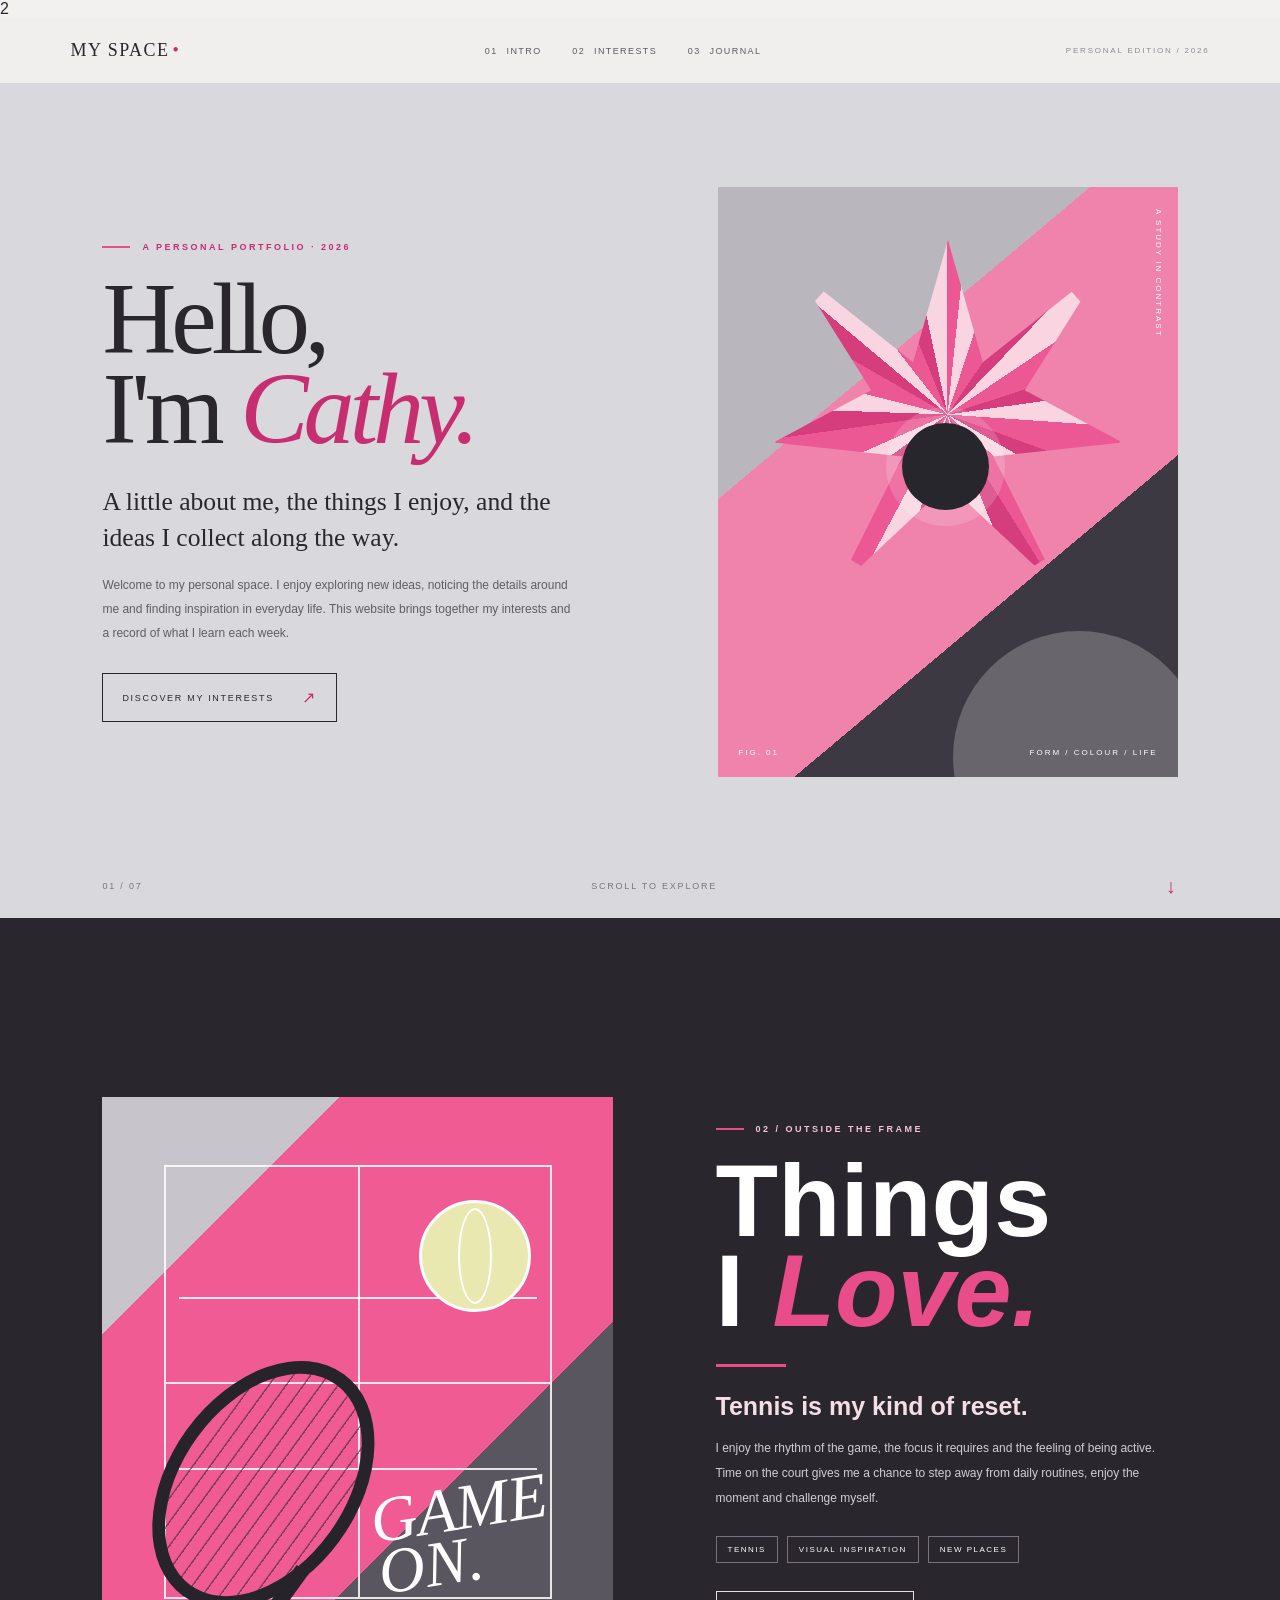
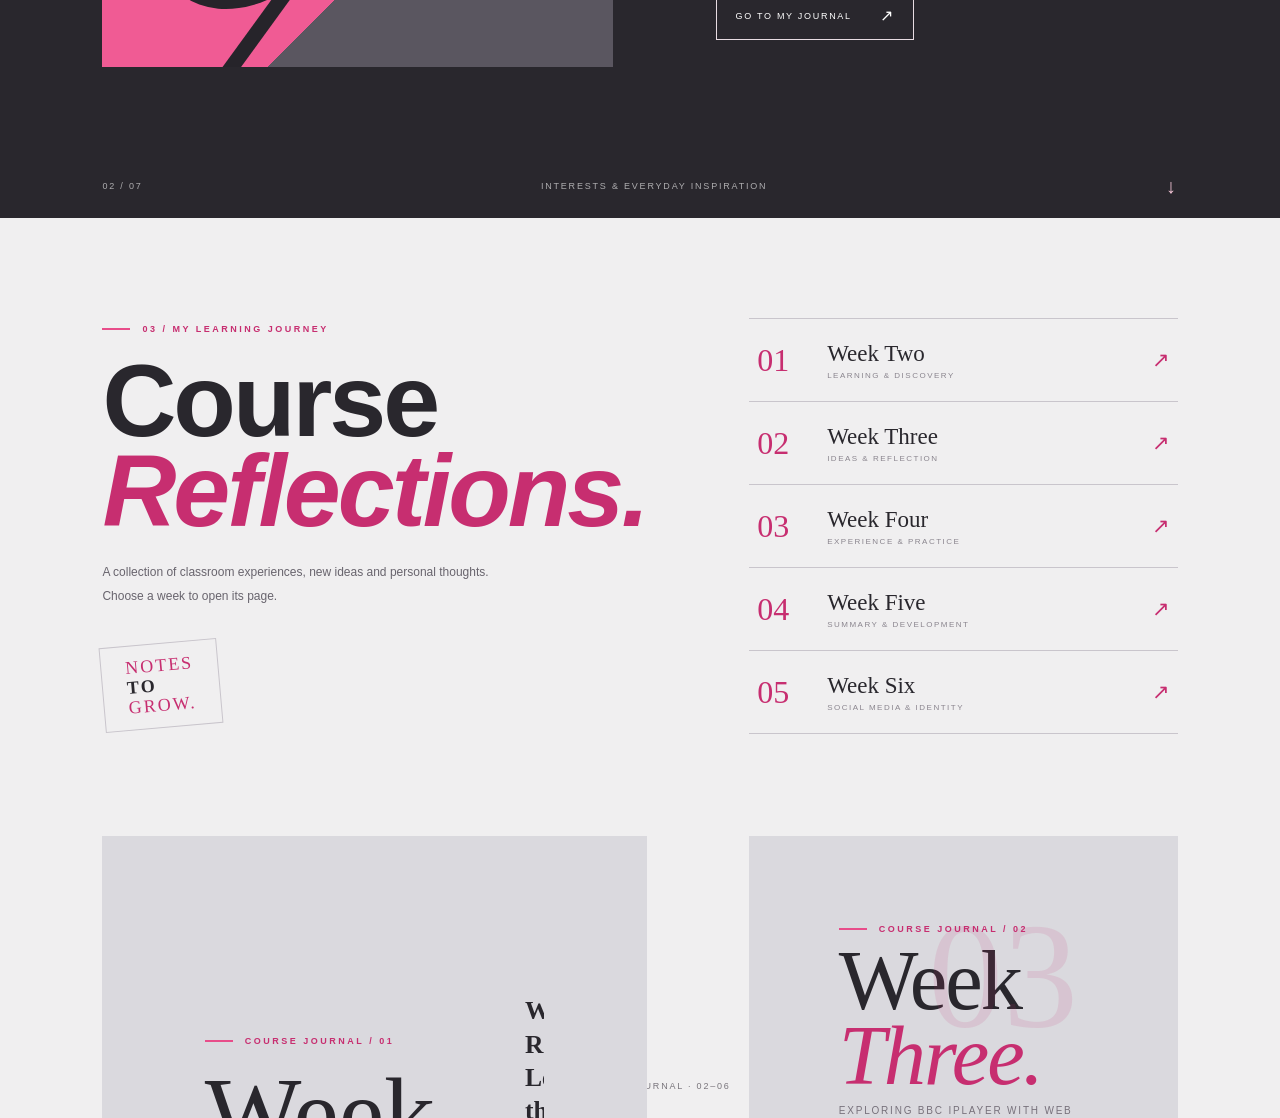
==== commit 858edcc9: "Update week menu for Weeks Four and Five" ====
--- a/index.html
+++ b/index.html
@@ -88,36 +88,48 @@
 
       <div class="week-menu">
         <a href="#week-2">
-          <span class="menu-no">02</span>
+          <span class="menu-no">01</span>
           <span class="menu-name">Week Two<small>LEARNING & DISCOVERY</small></span>
           <span class="menu-arrow">↗</span>
         </a >
 
         <a href="#week-3">
-          <span class="menu-no">03</span>
+          <span class="menu-no">02</span>
           <span class="menu-name">Week Three<small>IDEAS & REFLECTION</small></span>
           <span class="menu-arrow">↗</span>
         </a >
 
-        <a href="#week-4">
-          <span class="menu-no">04</span>
-          <span class="menu-name">Week Four<small>EXPERIENCE & PRACTICE</small></span>
-          <span class="menu-arrow">↗</span>
-        </a >
-
-        <a href="#week-5">
-          <span class="menu-no">05</span>
-          <span class="menu-name">Week Five<small>SUMMARY & DEVELOPMENT</small></span>
-          <span class="menu-arrow">↗</span>
-        </a >
-      </div>
-
-      <div class="slide-bottom">
-        <span>03 / 07</span>
-        <span>WEEKLY JOURNAL · 02—05</span>
-        <a href="#week-2" aria-label="Next slide">↓</a >
-      </div>
-    </section>
+    
+<!-- WEEK FOUR -->
+<a href=" ">
+    <span class="menu-no">03</span>
+    <span class="menu-name">Week Four<small>EXPERIENCE & PRACTICE</small></span>
+    <span class="menu-arrow">↗</span>
+</a >
+
+<!-- WEEK FIVE -->
+<a href="#week-5">
+    <span class="menu-no">04</span>
+    <span class="menu-name">Week Five<small>SUMMARY & DEVELOPMENT</small></span>
+    <span class="menu-arrow">↗</span>
+</a >
+
+<!-- WEEK SIX -->
+<a href="#week-6">
+    <span class="menu-no">05</span>
+    <span class="menu-name">Week Six<small>SOCIAL MEDIA & IDENTITY</small></span>
+    <span class="menu-arrow">↗</span>
+</a >
+
+</div>
+
+<!-- PAGE BOTTOM -->
+<div class="slide-bottom">
+    <span>03 / 08</span>
+    <span>WEEKLY JOURNAL · 02–06</span>
+    <a href="#week-2" aria-label="Next slide">↓</a >
+</div>
+
 
 
 <section class="slide week-slide week-two week-text-only" id="week-2" aria-label="Week 2 reflection">
--- a/stylesheet.css
+++ b/stylesheet.css
@@ -1702,3 +1702,225 @@
     }
 
 }
+
+
+
+/* ==================================
+   WEEK 6 — SOCIAL MEDIA & IDENTITY
+================================== */
+
+#week-6.week-six-custom {
+    position: relative;
+    display: flex;
+    flex-direction: column;
+    justify-content: center;
+
+    box-sizing: border-box;
+    width: 100%;
+    min-height: 100vh;
+    height: 100svh;
+
+    padding: 100px 7vw 75px;
+    overflow: hidden;
+
+    background: #D5D3D9;
+    color: #29272D;
+}
+
+/* Main two-column layout */
+
+#week-6 .week-six-inner {
+    width: 100%;
+    max-width: 1400px;
+    margin: 0 auto;
+
+    display: grid;
+    grid-template-columns: 0.8fr 1.2fr;
+    gap: clamp(30px, 5vw, 75px);
+    align-items: center;
+
+    flex: 1;
+    min-height: 0;
+}
+
+/* Left title */
+
+#week-6 .week-six-heading {
+    position: relative;
+    min-width: 0;
+    padding: 20px 0;
+}
+
+#week-6 .week-six-kicker {
+    color: #C52E72;
+    font-size: 9px;
+    letter-spacing: 2px;
+    font-weight: 700;
+    margin-bottom: 30px;
+}
+
+#week-6 .week-six-heading h2 {
+    position: relative;
+    z-index: 1;
+
+    margin: 0;
+
+    font-family: Georgia, "Times New Roman", serif;
+    font-size: clamp(54px, 6.5vw, 92px);
+    line-height: 0.96;
+    font-weight: 400;
+    letter-spacing: -3px;
+
+    color: #29272D;
+}
+
+#week-6 .week-six-heading h2 em {
+    color: #D83983;
+    font-weight: 400;
+}
+
+#week-6 .week-six-line {
+    width: 65px;
+    height: 3px;
+    background: #D83983;
+    margin-top: 32px;
+}
+
+#week-6 .week-six-caption {
+    margin-top: 18px;
+    color: #68636D;
+    font-size: 9px;
+    letter-spacing: 1.8px;
+    line-height: 1.8;
+}
+
+#week-6 .week-six-number {
+    display: block;
+    margin-top: 35px;
+
+    font-family: Georgia, "Times New Roman", serif;
+    font-size: clamp(100px, 13vw, 175px);
+    line-height: 0.8;
+
+    color: rgba(216, 57, 131, 0.16);
+}
+
+/* Right reflection panel */
+
+#week-6 .week-six-content {
+    box-sizing: border-box;
+    width: 100%;
+    max-height: calc(100svh - 190px);
+    overflow-y: auto;
+
+    padding: 30px 34px;
+
+    background: rgba(255, 255, 255, 0.72);
+    border-left: 3px solid #D83983;
+}
+
+#week-6 .week-six-block {
+    margin: 0;
+}
+
+#week-6 .week-six-label {
+    margin: 0 0 12px;
+
+    color: #C52E72;
+    font-size: 9px;
+    font-weight: 700;
+    letter-spacing: 1.8px;
+}
+
+#week-6 .week-six-block h3 {
+    margin: 0 0 16px;
+
+    color: #29272D;
+    font-family: Georgia, "Times New Roman", serif;
+    font-size: clamp(20px, 2vw, 26px);
+    line-height: 1.25;
+    font-weight: 400;
+}
+
+#week-6 .week-six-block p:not(.week-six-label) {
+    margin: 0 0 14px;
+
+    color: #514D55;
+    font-family: Arial, Helvetica, sans-serif;
+    font-size: 11px;
+    line-height: 1.8;
+}
+
+#week-6 .week-six-block + .week-six-block {
+    border-top: 1px solid rgba(41, 39, 45, 0.2);
+    margin-top: 25px;
+    padding-top: 24px;
+}
+
+/* Scrollbar */
+
+#week-6 .week-six-content::-webkit-scrollbar {
+    width: 4px;
+}
+
+#week-6 .week-six-content::-webkit-scrollbar-thumb {
+    background: #D83983;
+    border-radius: 5px;
+}
+
+/* Tablet and mobile */
+
+@media (max-width: 850px) {
+    #week-6.week-six-custom {
+        height: auto;
+        min-height: 100svh;
+        padding: 100px 7vw 30px;
+        overflow: visible;
+    }
+
+    #week-6 .week-six-inner {
+        grid-template-columns: 1fr;
+        gap: 25px;
+    }
+
+    #week-6 .week-six-heading h2 {
+        font-size: clamp(54px, 10vw, 76px);
+    }
+
+    #week-6 .week-six-number {
+        position: absolute;
+        right: 0;
+        bottom: 0;
+        font-size: 90px;
+    }
+
+    #week-6 .week-six-content {
+        max-height: none;
+        overflow: visible;
+        padding: 24px;
+    }
+}
+
+@media (max-width: 560px) {
+    #week-6.week-six-custom {
+        padding: 95px 6vw 25px;
+    }
+
+    #week-6 .week-six-heading h2 {
+        font-size: 54px;
+        letter-spacing: -2px;
+    }
+
+    #week-6 .week-six-content {
+        padding: 20px 17px;
+    }
+
+    #week-6 .week-six-block h3 {
+        font-size: 21px;
+    }
+
+    #week-6 .week-six-block p:not(.week-six-label) {
+        font-size: 10.5px;
+    }
+}
+
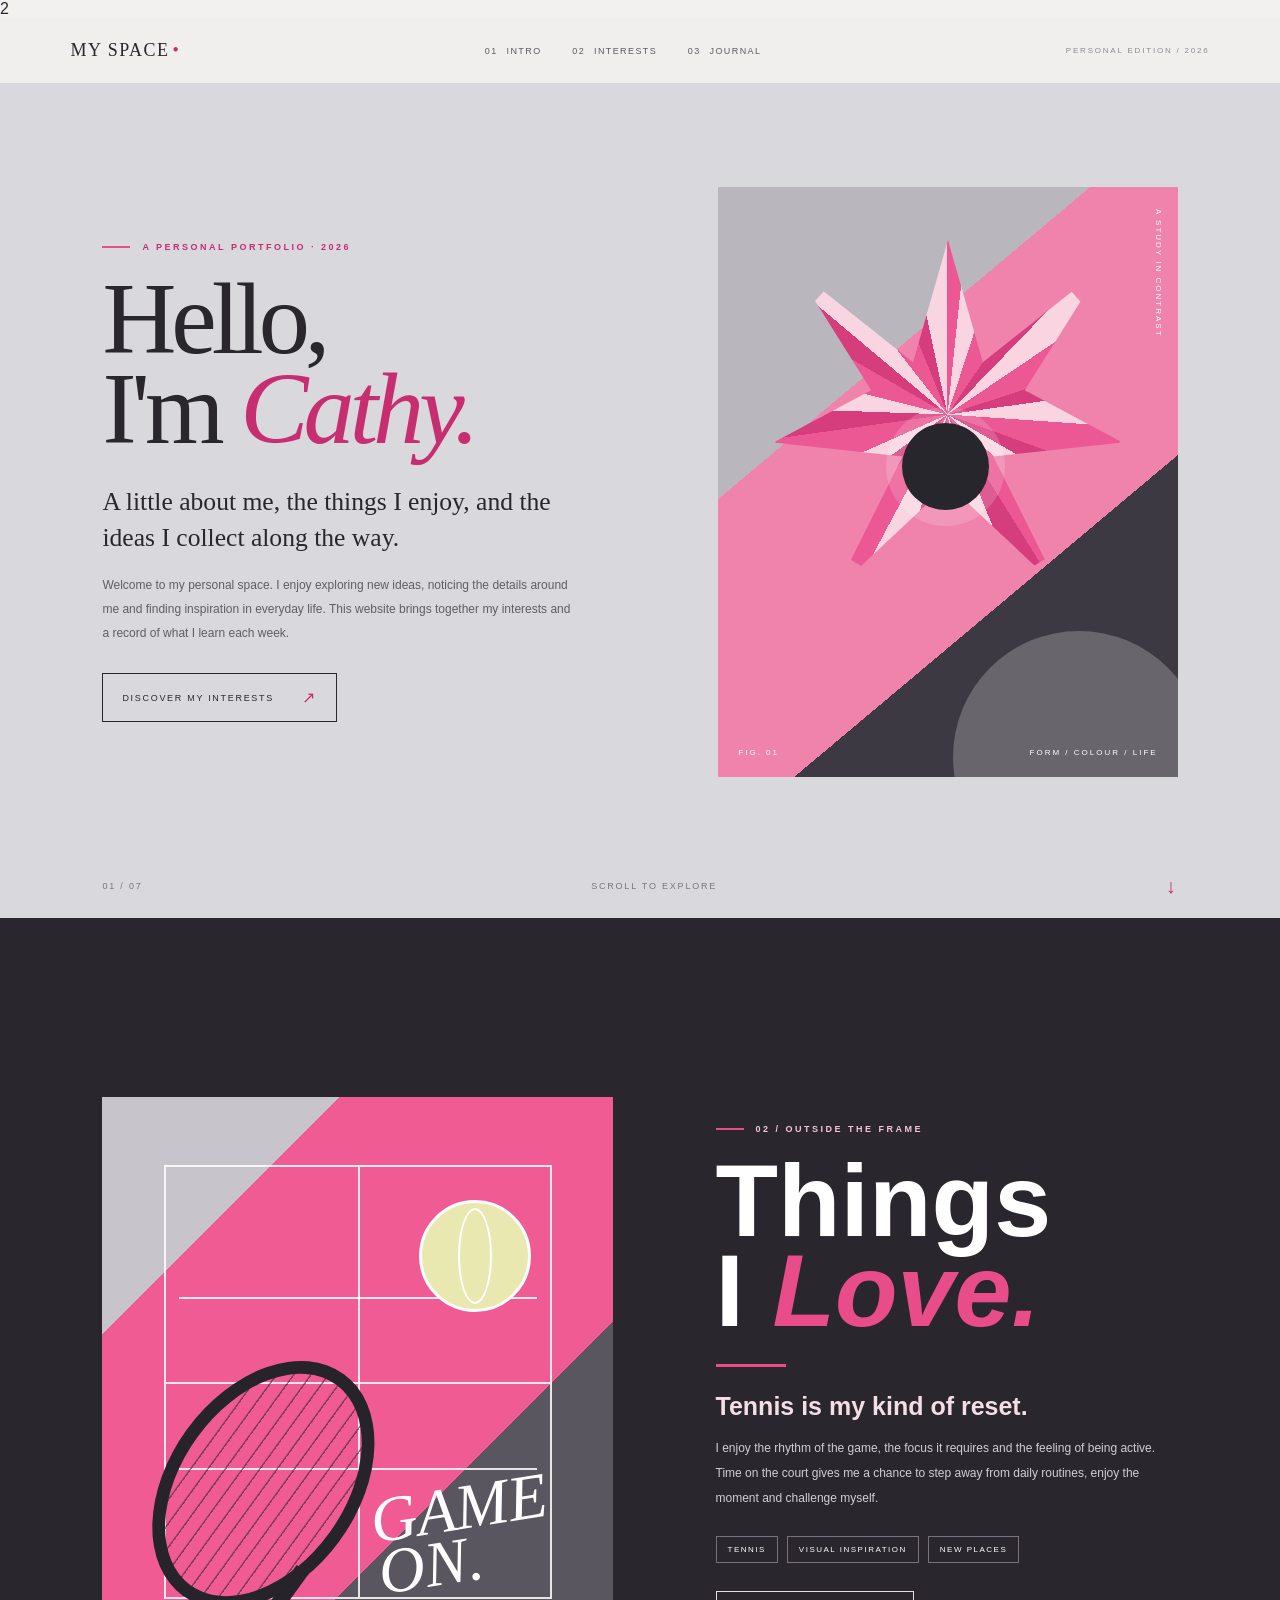
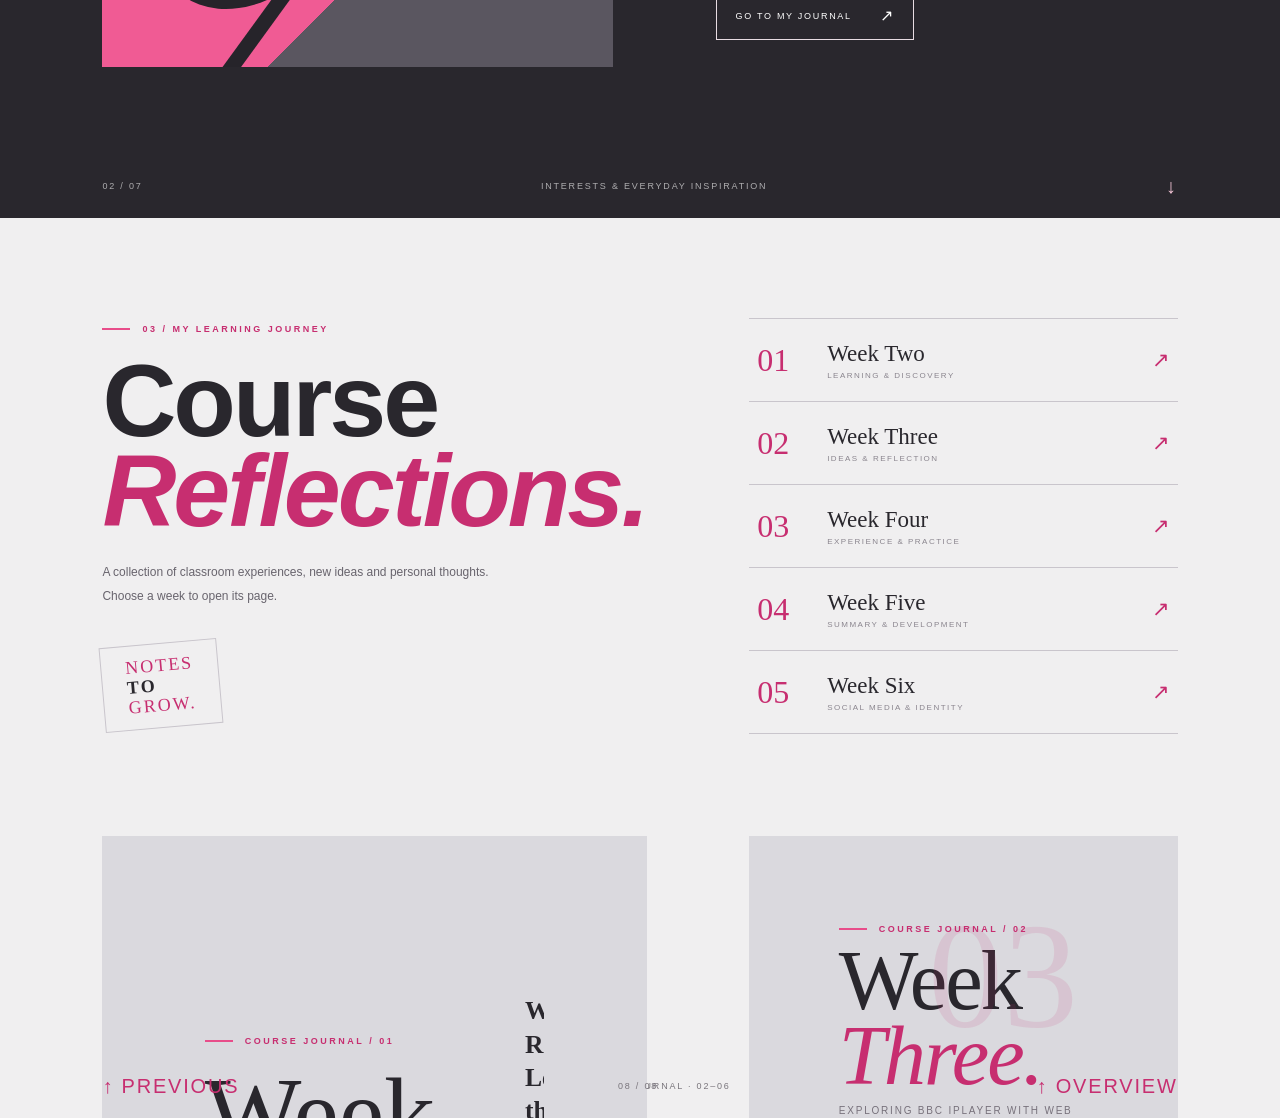
==== commit f93ce918: "Update week six section and content titles" ====
--- a/index.html
+++ b/index.html
@@ -482,19 +482,15 @@
 </section>
 
 
-<!-- ==================================
-     WEEK 6: SOCIAL MEDIA & IDENTITY
-================================== -->
-
+<!-- WEEK SIX -->
 <section id="week-6" class="slide week-six-custom">
 
     <div class="week-six-inner">
 
-        <!-- LEFT: TITLE -->
         <div class="week-six-heading">
 
             <p class="week-six-kicker">
-                06 / DIGITAL MEDIA WORKSHOP
+                06 / WORKSHOP REFLECTION
             </p >
 
             <h2>
@@ -513,7 +509,6 @@
         </div>
 
 
-        <!-- RIGHT: REFLECTION CONTENT -->
         <div class="week-six-content">
 
             <article class="week-six-block">
@@ -552,6 +547,15 @@
         </div>
 
     </div>
+
+    <div class="slide-bottom">
+        <a href=" ">↑ PREVIOUS</a >
+        <span>08 / 08</span>
+        <a href="#reflections">↑ OVERVIEW</a >
+    </div>
+
+</section>
+
 
 
     <!-- BOTTOM NAVIGATION -->
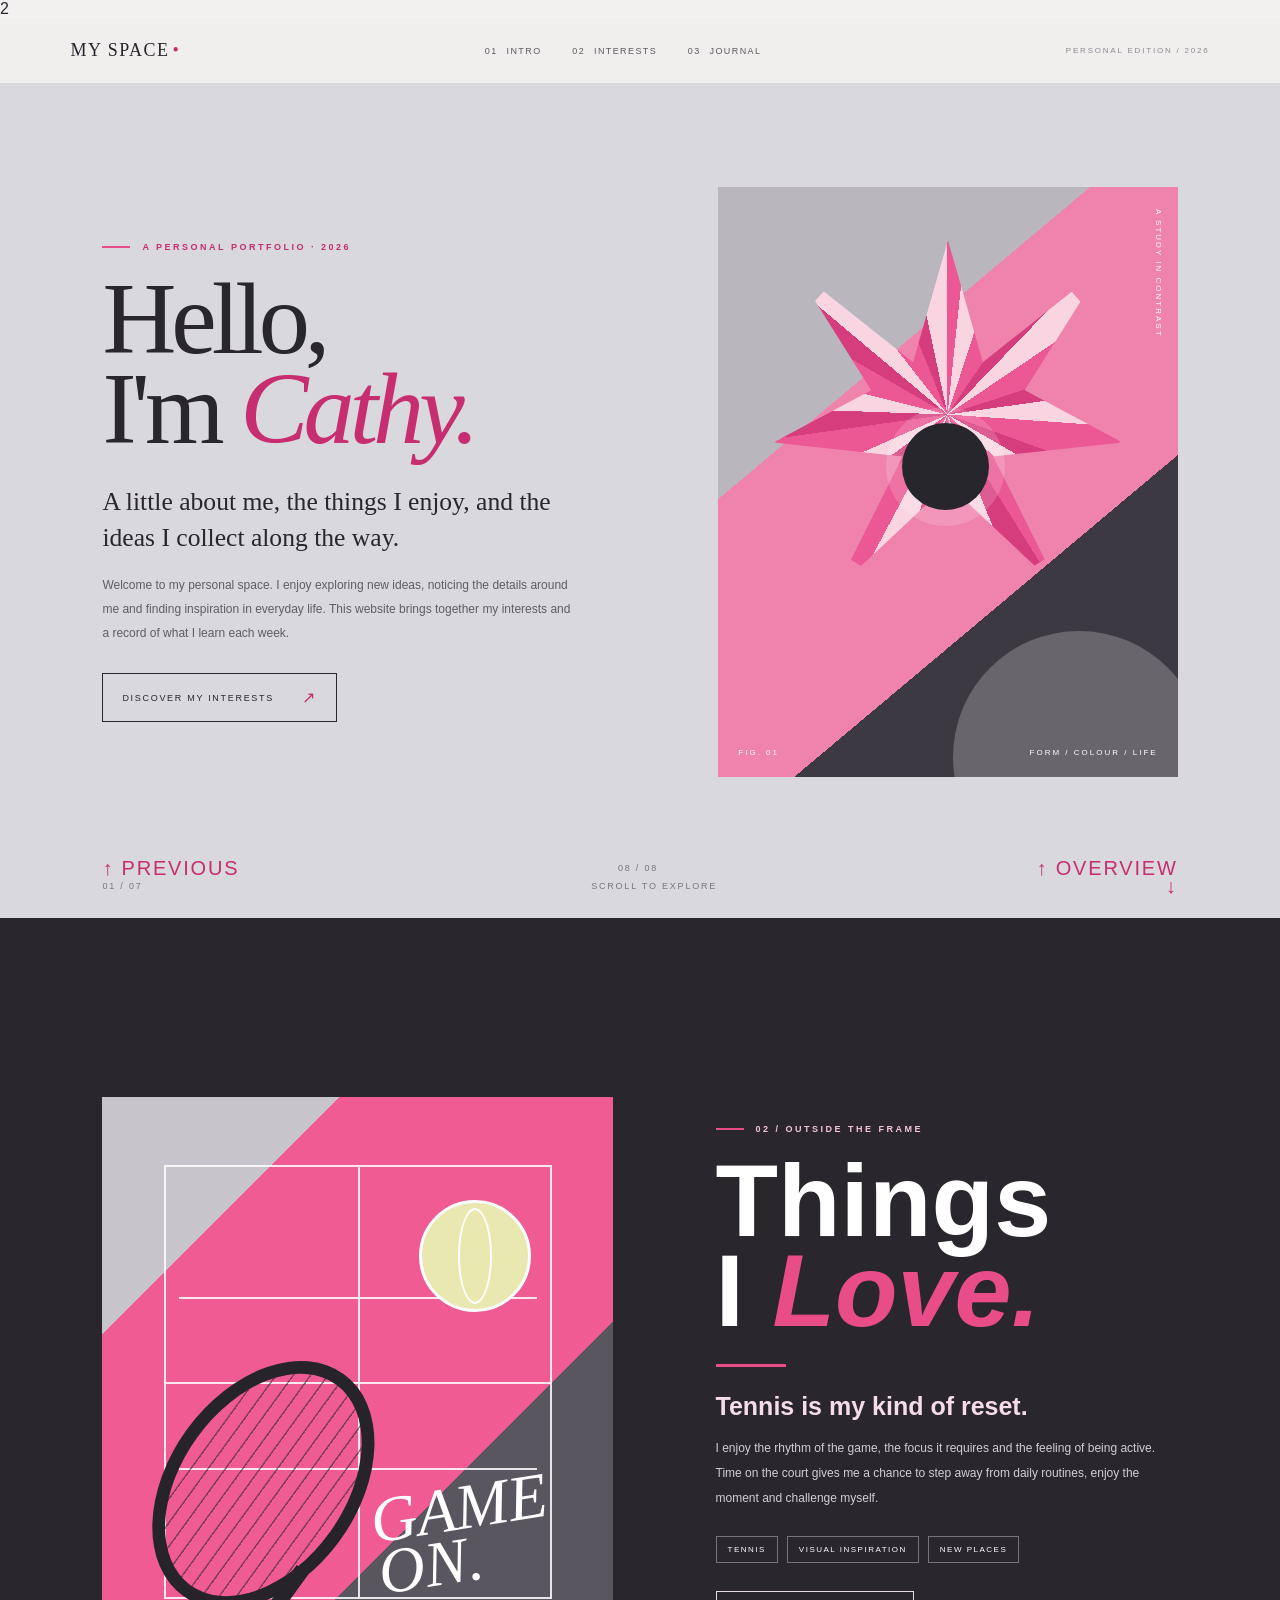
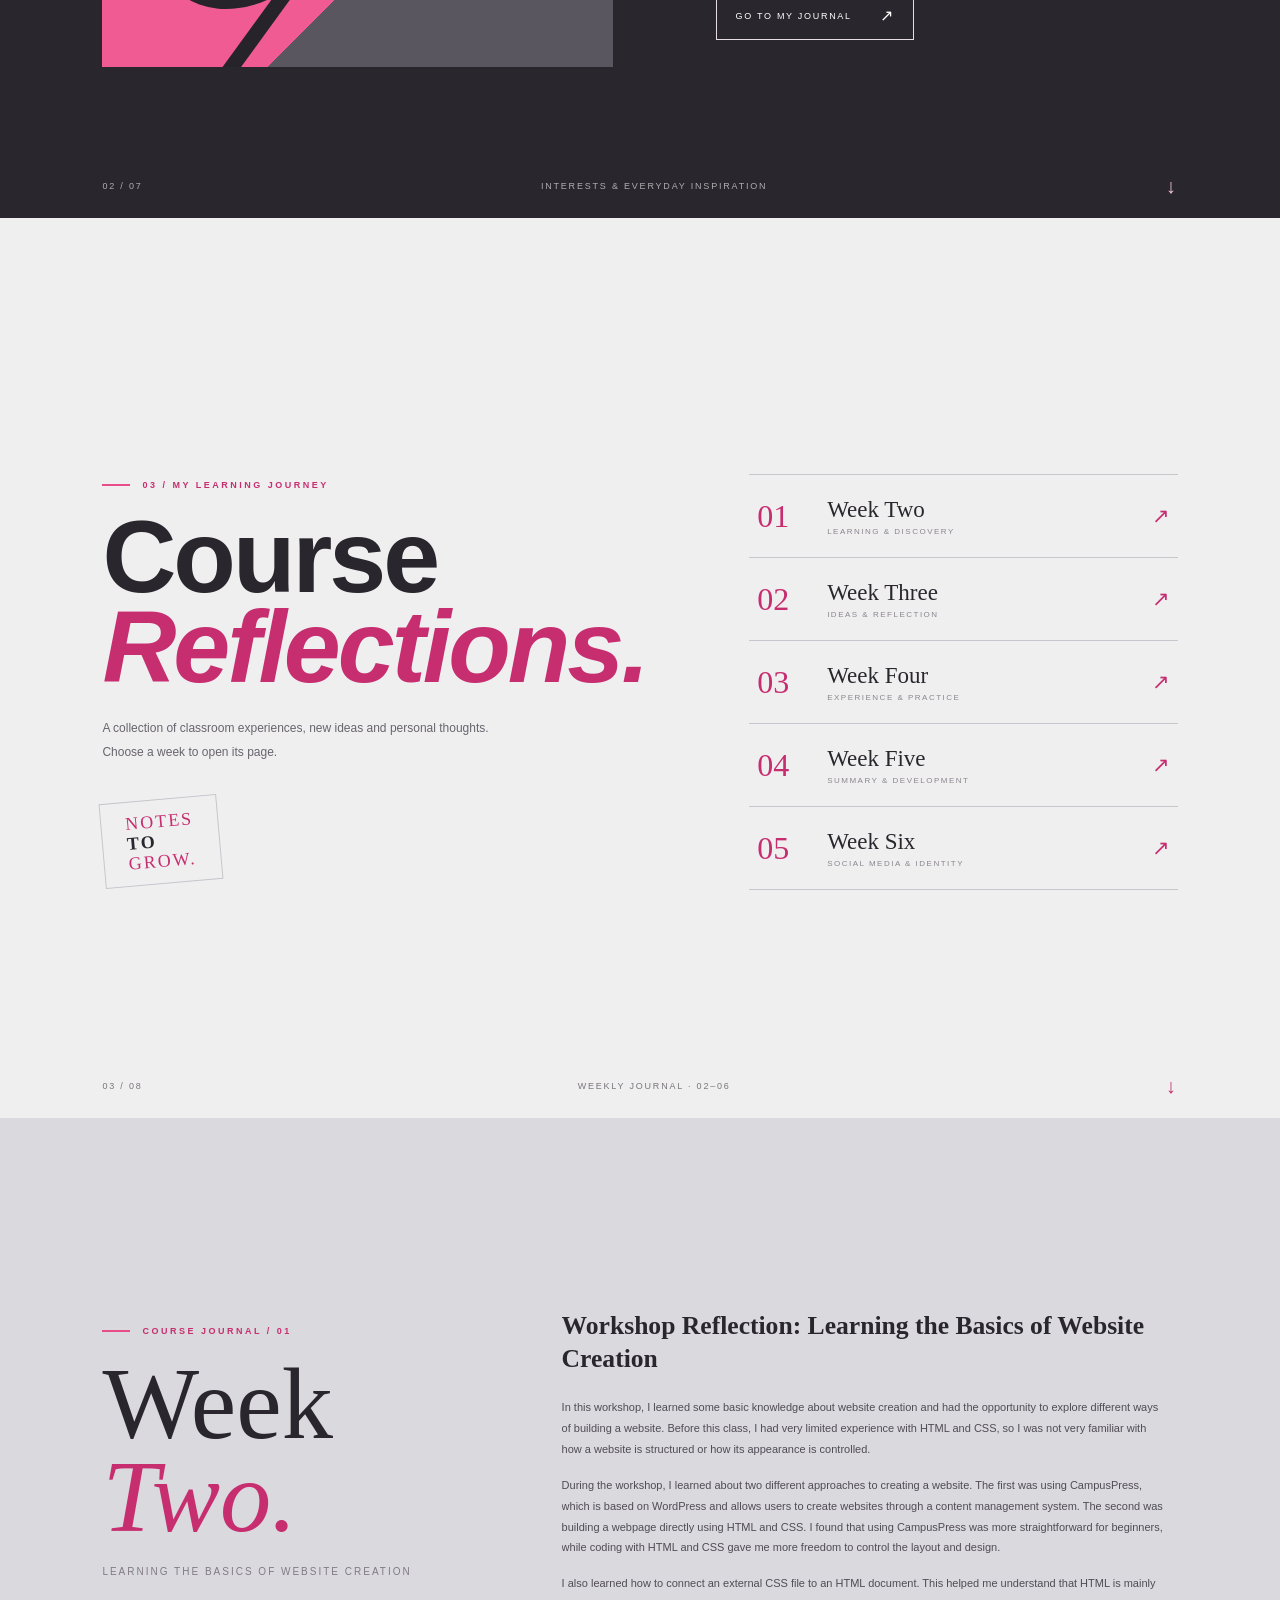
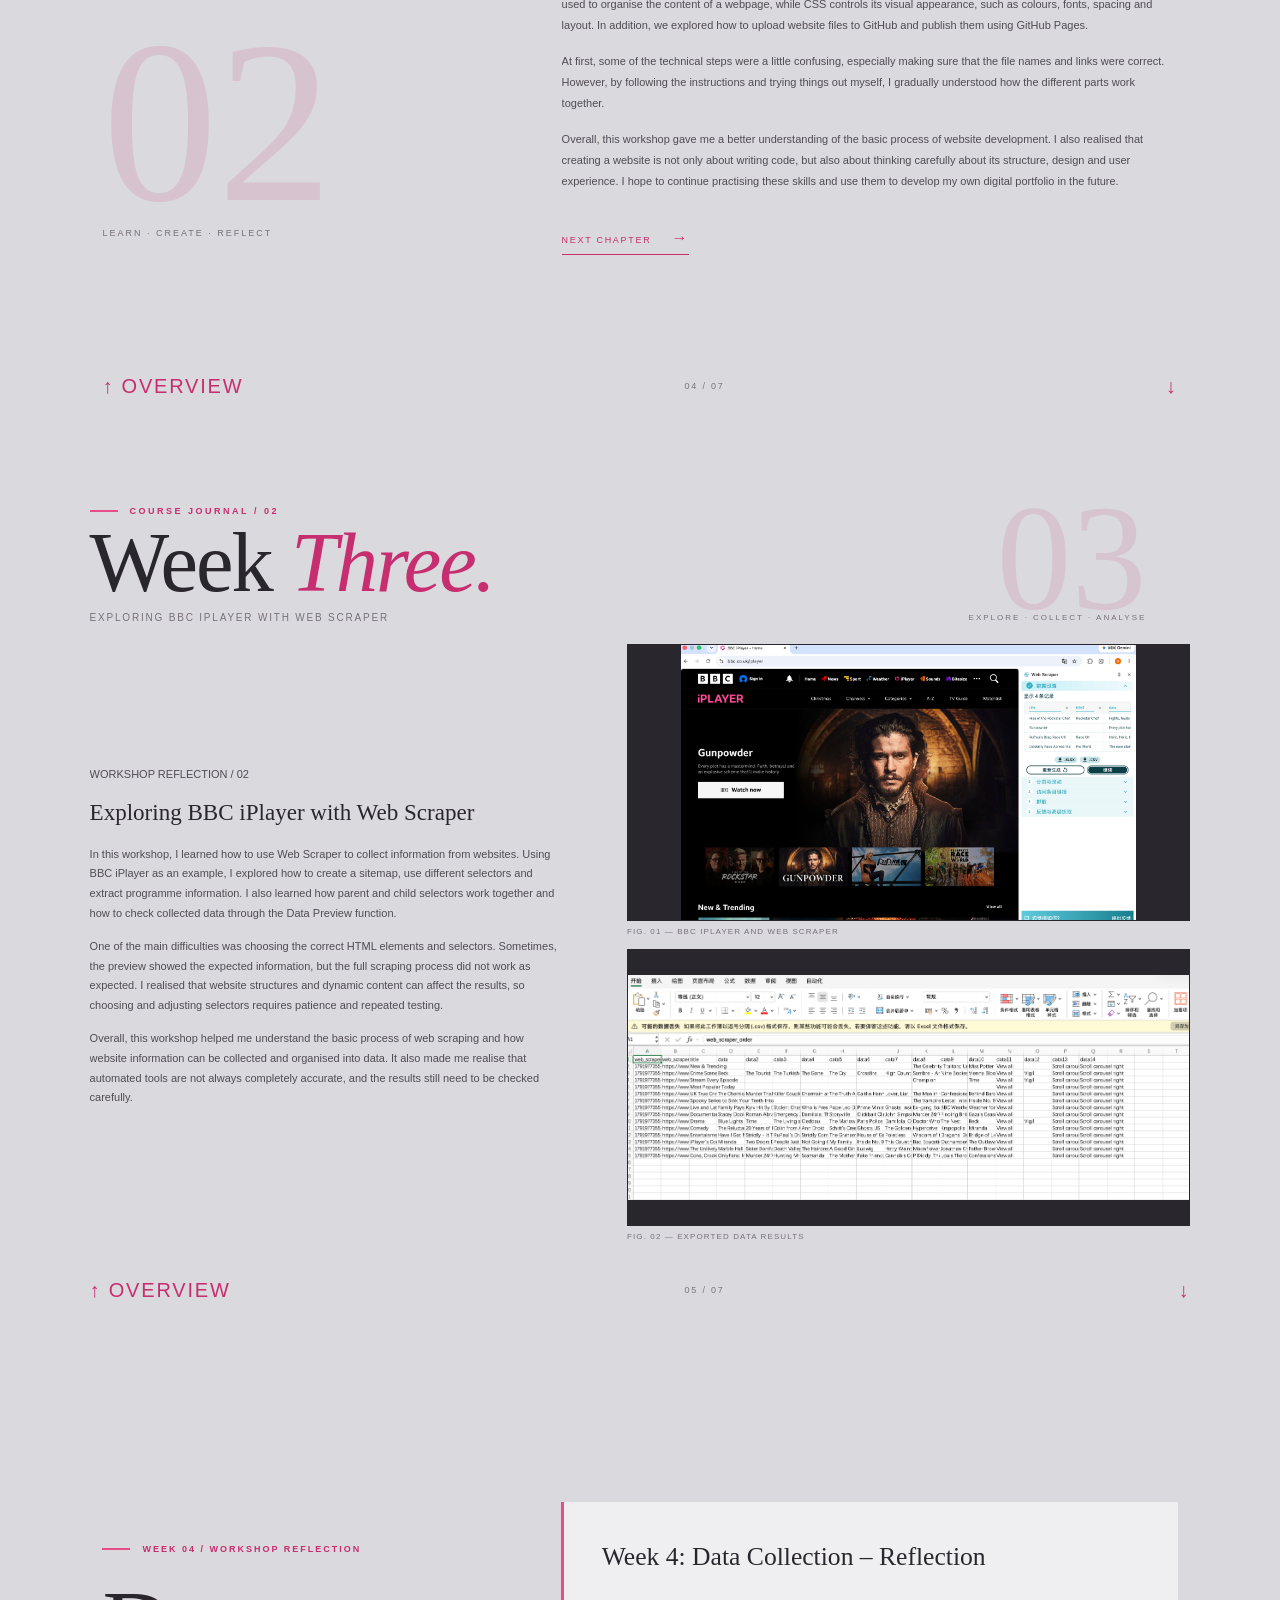
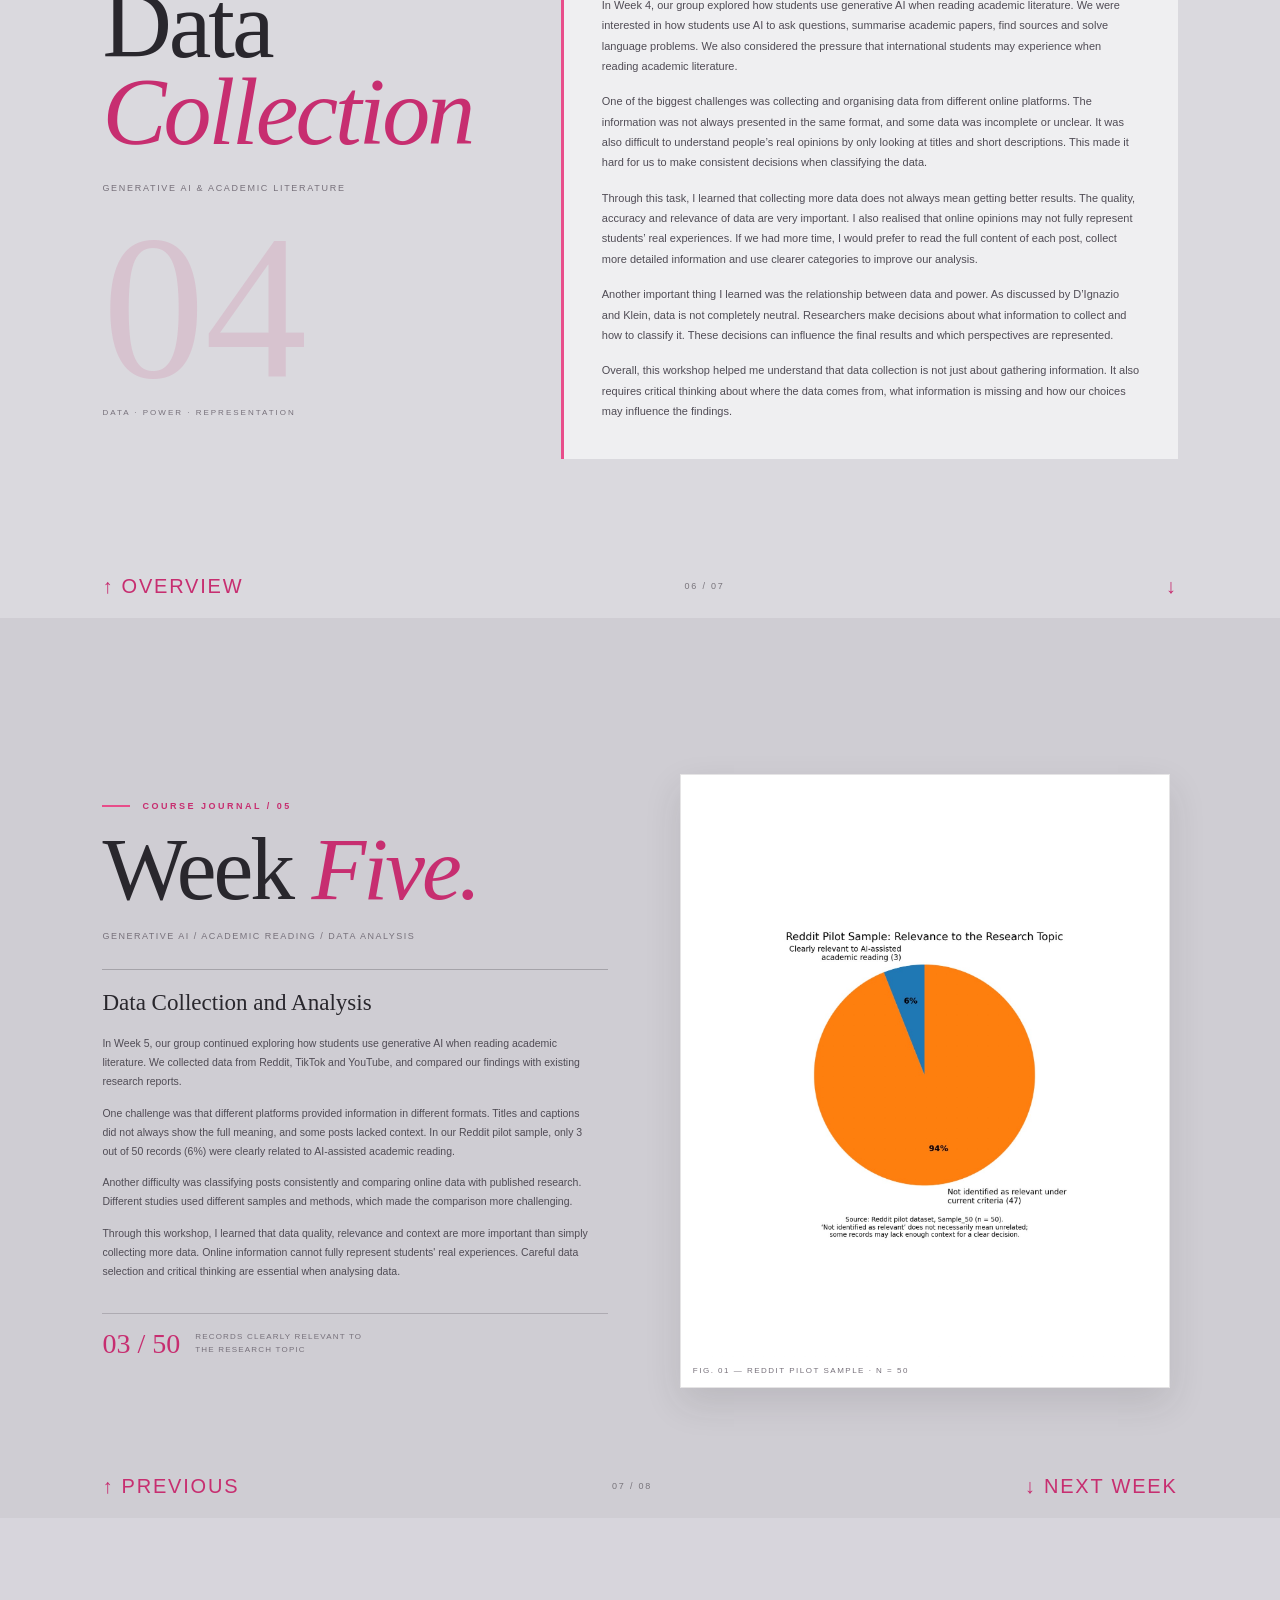
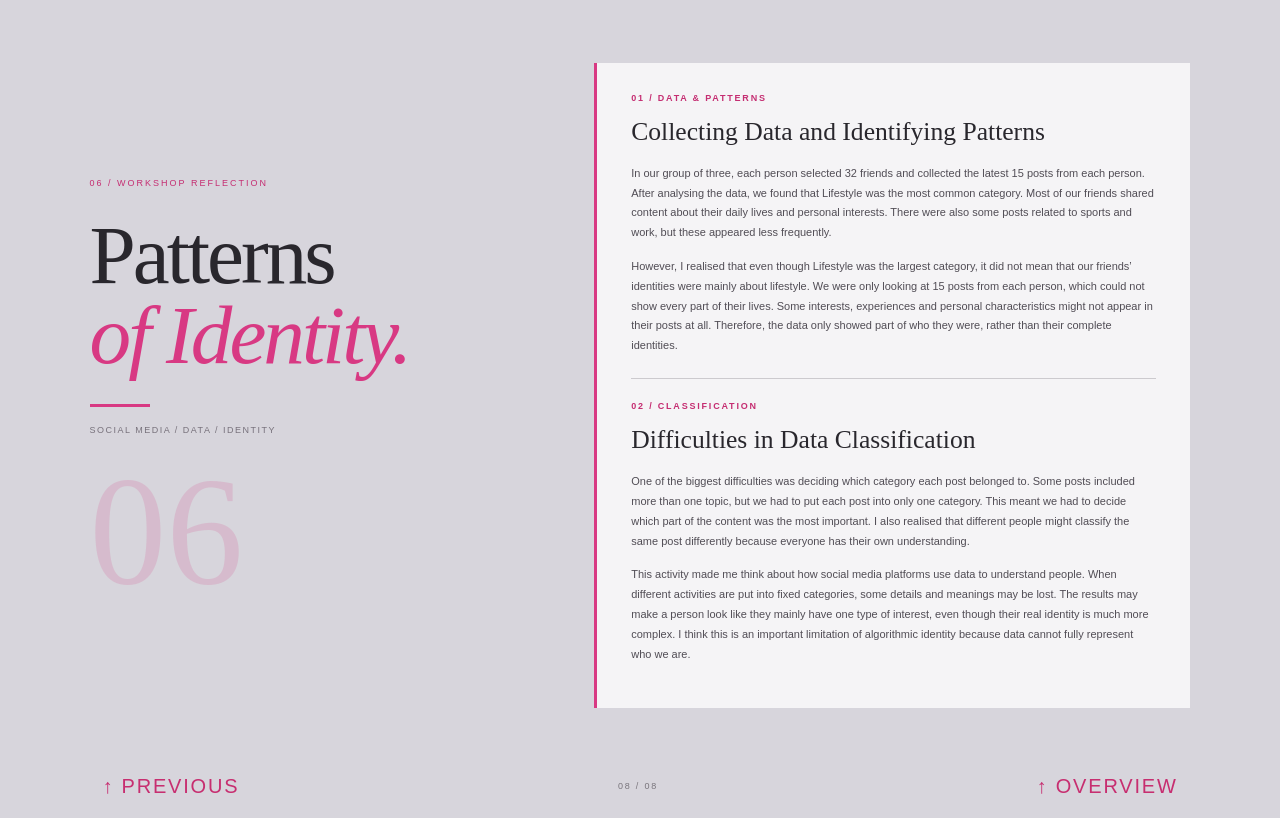
==== commit a13b0755: "Add week links for navigation in index.html" ====
--- a/index.html
+++ b/index.html
@@ -86,49 +86,55 @@
         <div class="overview-mark">NOTES<br><b>TO</b><br>GROW.</div>
       </div>
 
+    
       <div class="week-menu">
-        <a href="#week-2">
+
+        <!-- WEEK TWO -->
+        <a href=" ">
           <span class="menu-no">01</span>
           <span class="menu-name">Week Two<small>LEARNING & DISCOVERY</small></span>
           <span class="menu-arrow">↗</span>
         </a >
 
+        <!-- WEEK THREE -->
         <a href="#week-3">
           <span class="menu-no">02</span>
           <span class="menu-name">Week Three<small>IDEAS & REFLECTION</small></span>
           <span class="menu-arrow">↗</span>
         </a >
 
-    
-<!-- WEEK FOUR -->
-<a href=" ">
-    <span class="menu-no">03</span>
-    <span class="menu-name">Week Four<small>EXPERIENCE & PRACTICE</small></span>
-    <span class="menu-arrow">↗</span>
-</a >
-
-<!-- WEEK FIVE -->
-<a href="#week-5">
-    <span class="menu-no">04</span>
-    <span class="menu-name">Week Five<small>SUMMARY & DEVELOPMENT</small></span>
-    <span class="menu-arrow">↗</span>
-</a >
-
-<!-- WEEK SIX -->
-<a href="#week-6">
-    <span class="menu-no">05</span>
-    <span class="menu-name">Week Six<small>SOCIAL MEDIA & IDENTITY</small></span>
-    <span class="menu-arrow">↗</span>
-</a >
-
-</div>
-
-<!-- PAGE BOTTOM -->
-<div class="slide-bottom">
-    <span>03 / 08</span>
-    <span>WEEKLY JOURNAL · 02–06</span>
-    <a href="#week-2" aria-label="Next slide">↓</a >
-</div>
+        <!-- WEEK FOUR -->
+        <a href="#week-4">
+          <span class="menu-no">03</span>
+          <span class="menu-name">Week Four<small>EXPERIENCE & PRACTICE</small></span>
+          <span class="menu-arrow">↗</span>
+        </a >
+
+        <!-- WEEK FIVE -->
+        <a href="#week-5">
+          <span class="menu-no">04</span>
+          <span class="menu-name">Week Five<small>SUMMARY & DEVELOPMENT</small></span>
+          <span class="menu-arrow">↗</span>
+        </a >
+
+        <!-- WEEK SIX -->
+        <a href="#week-6">
+          <span class="menu-no">05</span>
+          <span class="menu-name">Week Six<small>SOCIAL MEDIA & IDENTITY</small></span>
+          <span class="menu-arrow">↗</span>
+        </a >
+
+      </div>
+
+      <!-- PAGE BOTTOM -->
+      <div class="slide-bottom">
+        <span>03 / 08</span>
+        <span>WEEKLY JOURNAL · 02–06</span>
+        <a href="#week-2" aria-label="Next slide">↓</a >
+      </div>
+
+    </section>
+
 
 
 
--- a/stylesheet.css
+++ b/stylesheet.css
@@ -1704,73 +1704,62 @@
 }
 
 
-
 /* ==================================
-   WEEK 6 — SOCIAL MEDIA & IDENTITY
+   WEEK 6 — MATCH THE PORTFOLIO STYLE
 ================================== */
 
 #week-6.week-six-custom {
+    box-sizing: border-box;
     position: relative;
-    display: flex;
+
+    display: flex !important;
     flex-direction: column;
     justify-content: center;
 
-    box-sizing: border-box;
     width: 100%;
     min-height: 100vh;
     height: 100svh;
 
-    padding: 100px 7vw 75px;
+    padding: 100px 7vw 65px !important;
+
+    background: #D7D5DC !important;
+    color: #29272D;
+
     overflow: hidden;
-
-    background: #D5D3D9;
-    color: #29272D;
-}
-
-/* Main two-column layout */
+}
 
 #week-6 .week-six-inner {
     width: 100%;
     max-width: 1400px;
-    margin: 0 auto;
+    margin: auto;
 
     display: grid;
-    grid-template-columns: 0.8fr 1.2fr;
-    gap: clamp(30px, 5vw, 75px);
+    grid-template-columns: 0.85fr 1.15fr;
+    gap: 5vw;
     align-items: center;
-
-    flex: 1;
-    min-height: 0;
-}
-
-/* Left title */
+}
+
+/* LEFT TITLE */
 
 #week-6 .week-six-heading {
     position: relative;
     min-width: 0;
-    padding: 20px 0;
 }
 
 #week-6 .week-six-kicker {
     color: #C52E72;
     font-size: 9px;
     letter-spacing: 2px;
-    font-weight: 700;
-    margin-bottom: 30px;
+    margin-bottom: 28px;
 }
 
 #week-6 .week-six-heading h2 {
-    position: relative;
-    z-index: 1;
-
     margin: 0;
-
     font-family: Georgia, "Times New Roman", serif;
-    font-size: clamp(54px, 6.5vw, 92px);
+    font-size: clamp(54px, 6.5vw, 90px);
+    font-weight: 400;
     line-height: 0.96;
-    font-weight: 400;
     letter-spacing: -3px;
-
     color: #29272D;
 }
 
@@ -1780,42 +1769,39 @@
 }
 
 #week-6 .week-six-line {
-    width: 65px;
+    width: 60px;
     height: 3px;
     background: #D83983;
-    margin-top: 32px;
+    margin-top: 28px;
 }
 
 #week-6 .week-six-caption {
+    color: #77717B;
+    font-size: 9px;
+    letter-spacing: 1.5px;
     margin-top: 18px;
-    color: #68636D;
-    font-size: 9px;
-    letter-spacing: 1.8px;
-    line-height: 1.8;
 }
 
 #week-6 .week-six-number {
     display: block;
     margin-top: 35px;
-
+    color: rgba(216, 57, 131, 0.17);
     font-family: Georgia, "Times New Roman", serif;
-    font-size: clamp(100px, 13vw, 175px);
+    font-size: clamp(100px, 12vw, 165px);
     line-height: 0.8;
-
-    color: rgba(216, 57, 131, 0.16);
-}
-
-/* Right reflection panel */
+}
+
+/* RIGHT CONTENT */
 
 #week-6 .week-six-content {
     box-sizing: border-box;
     width: 100%;
-    max-height: calc(100svh - 190px);
+    max-height: calc(100svh - 180px);
     overflow-y: auto;
 
     padding: 30px 34px;
 
-    background: rgba(255, 255, 255, 0.72);
+    background: rgba(255,255,255,0.75);
     border-left: 3px solid #D83983;
 }
 
@@ -1824,40 +1810,35 @@
 }
 
 #week-6 .week-six-label {
-    margin: 0 0 12px;
-
     color: #C52E72;
     font-size: 9px;
     font-weight: 700;
     letter-spacing: 1.8px;
+    margin-bottom: 12px;
 }
 
 #week-6 .week-six-block h3 {
-    margin: 0 0 16px;
-
     color: #29272D;
     font-family: Georgia, "Times New Roman", serif;
     font-size: clamp(20px, 2vw, 26px);
-    line-height: 1.25;
     font-weight: 400;
+    line-height: 1.3;
+    margin: 0 0 16px;
 }
 
 #week-6 .week-six-block p:not(.week-six-label) {
-    margin: 0 0 14px;
-
     color: #514D55;
     font-family: Arial, Helvetica, sans-serif;
     font-size: 11px;
     line-height: 1.8;
+    margin: 0 0 14px;
 }
 
 #week-6 .week-six-block + .week-six-block {
-    border-top: 1px solid rgba(41, 39, 45, 0.2);
-    margin-top: 25px;
-    padding-top: 24px;
-}
-
-/* Scrollbar */
+    border-top: 1px solid rgba(41,39,45,0.2);
+    margin-top: 22px;
+    padding-top: 22px;
+}
 
 #week-6 .week-six-content::-webkit-scrollbar {
     width: 4px;
@@ -1868,13 +1849,13 @@
     border-radius: 5px;
 }
 
-/* Tablet and mobile */
+/* TABLET */
 
 @media (max-width: 850px) {
     #week-6.week-six-custom {
         height: auto;
         min-height: 100svh;
-        padding: 100px 7vw 30px;
+        padding: 100px 7vw 35px !important;
         overflow: visible;
     }
 
@@ -1884,7 +1865,7 @@
     }
 
     #week-6 .week-six-heading h2 {
-        font-size: clamp(54px, 10vw, 76px);
+        font-size: 62px;
     }
 
     #week-6 .week-six-number {
@@ -1901,13 +1882,15 @@
     }
 }
 
+/* MOBILE */
+
 @media (max-width: 560px) {
     #week-6.week-six-custom {
-        padding: 95px 6vw 25px;
+        padding: 95px 6vw 30px !important;
     }
 
     #week-6 .week-six-heading h2 {
-        font-size: 54px;
+        font-size: 52px;
         letter-spacing: -2px;
     }
 
@@ -1916,11 +1899,10 @@
     }
 
     #week-6 .week-six-block h3 {
-        font-size: 21px;
+        font-size: 20px;
     }
 
     #week-6 .week-six-block p:not(.week-six-label) {
         font-size: 10.5px;
     }
 }
-
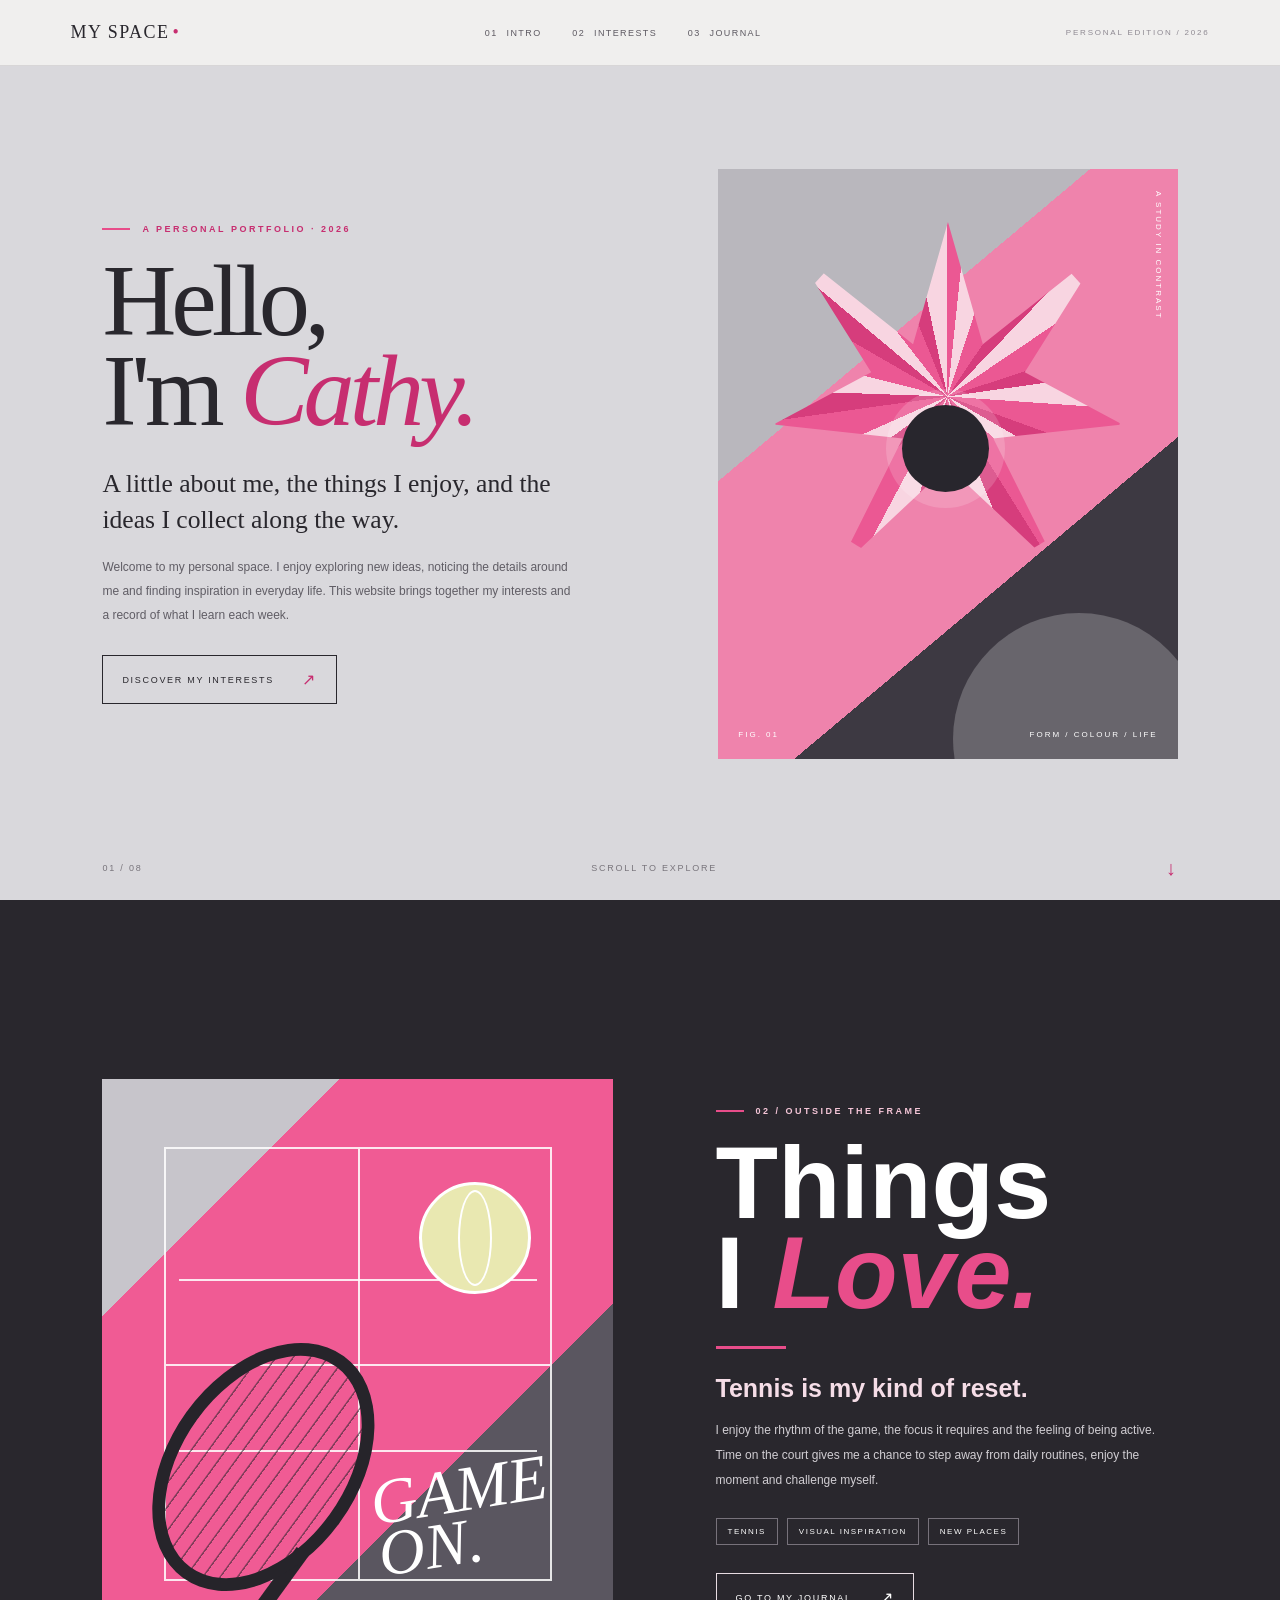
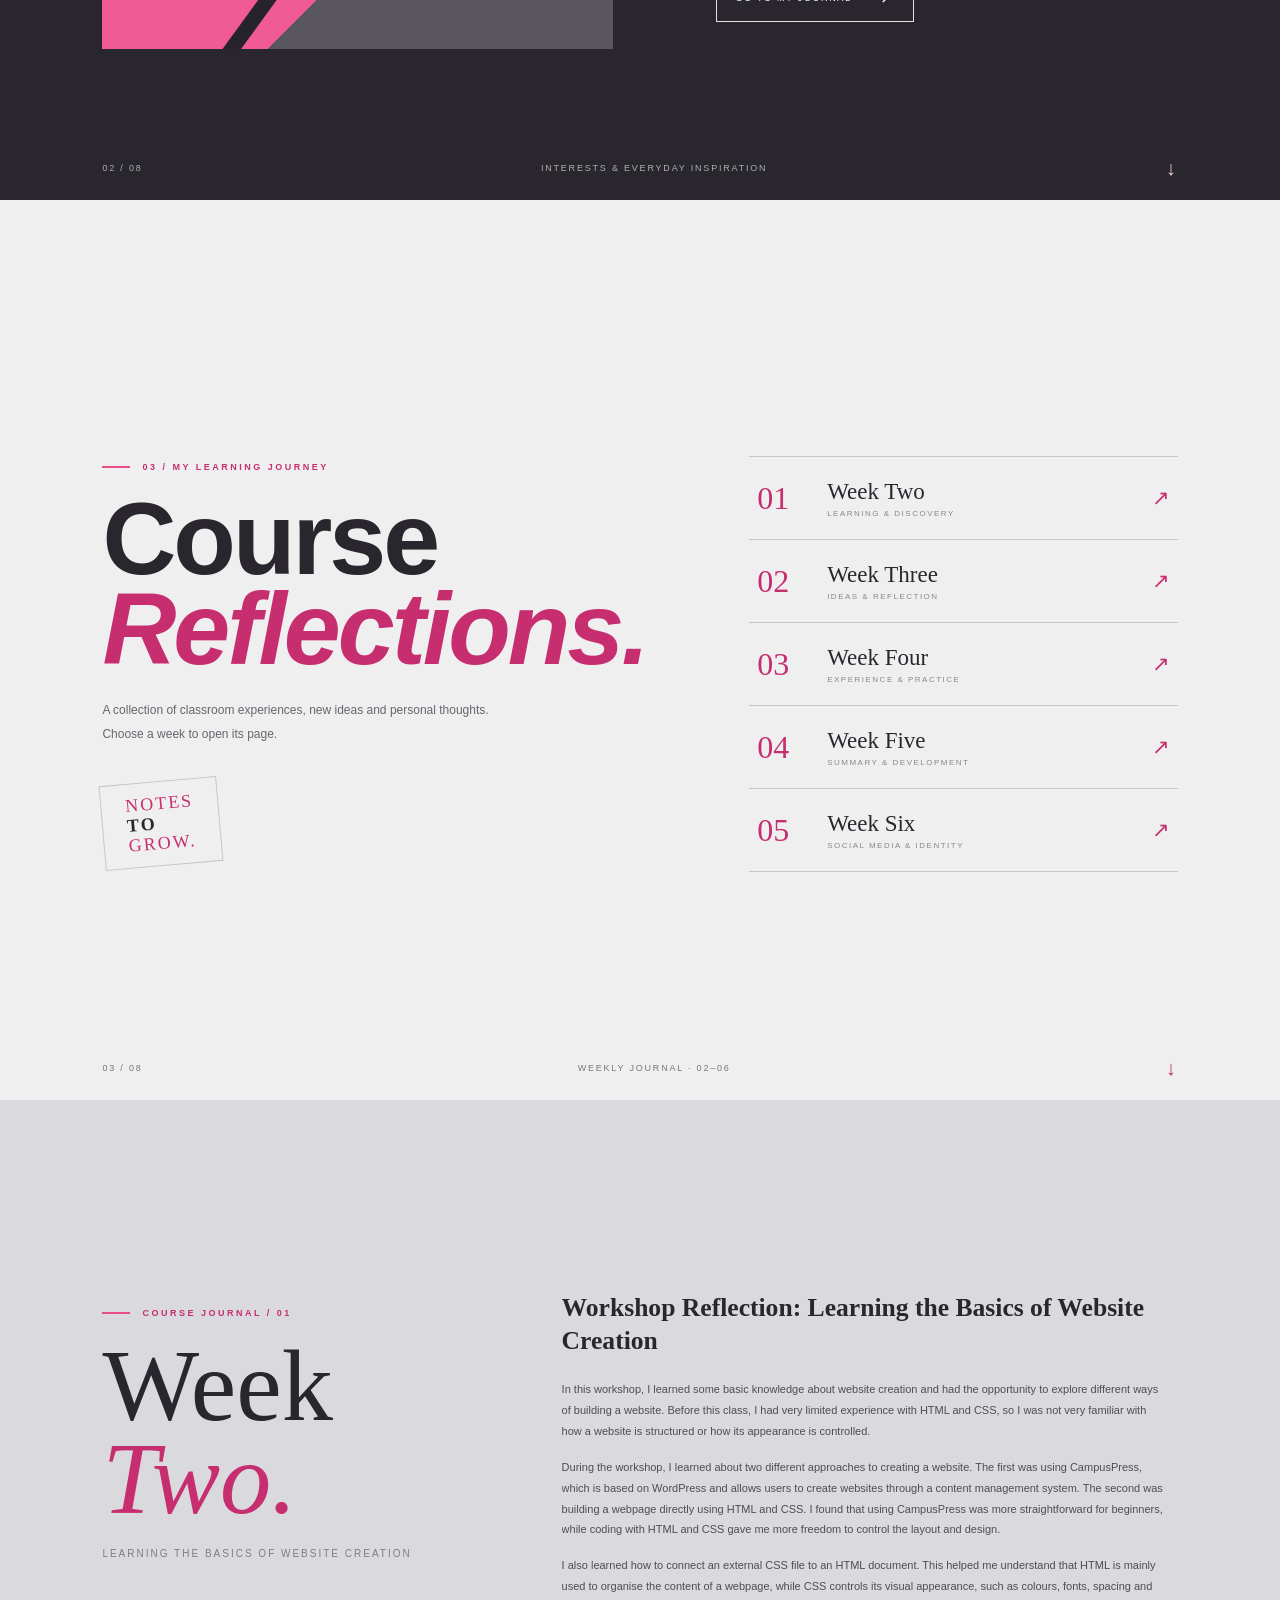
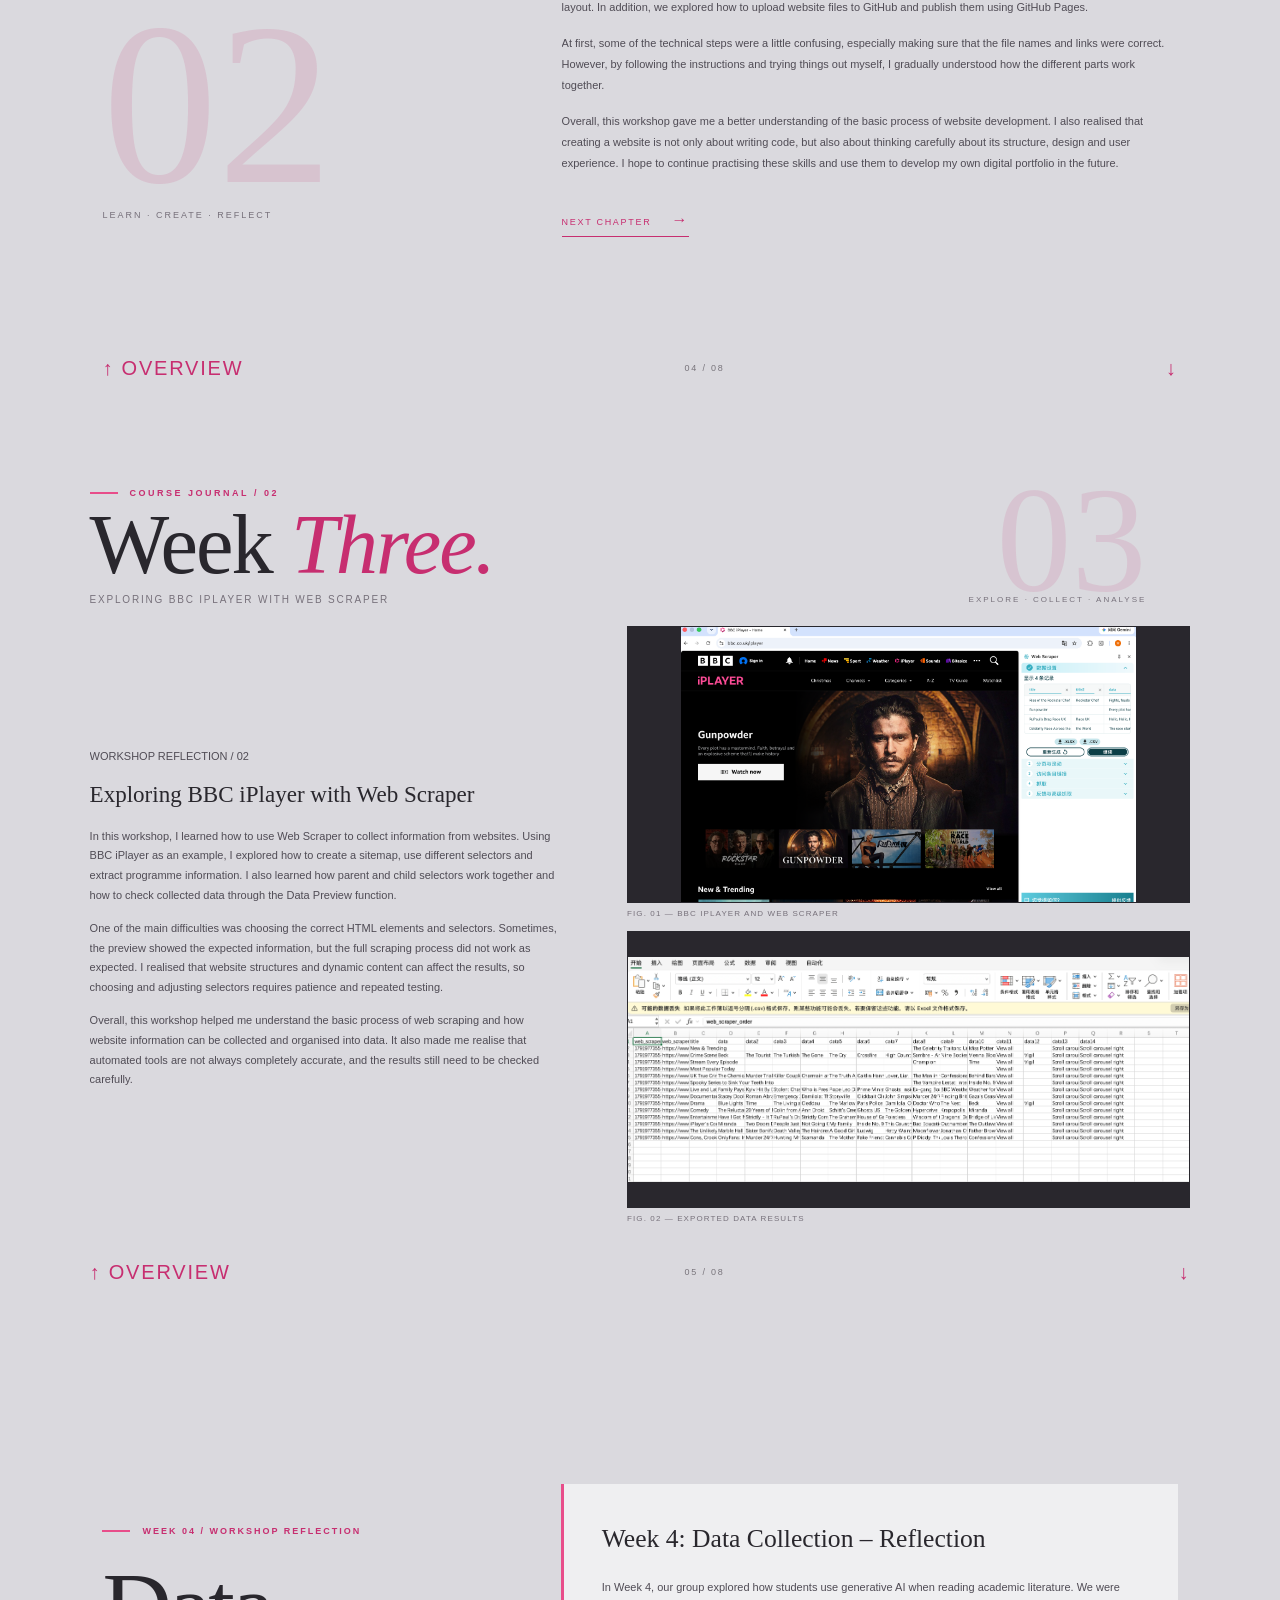
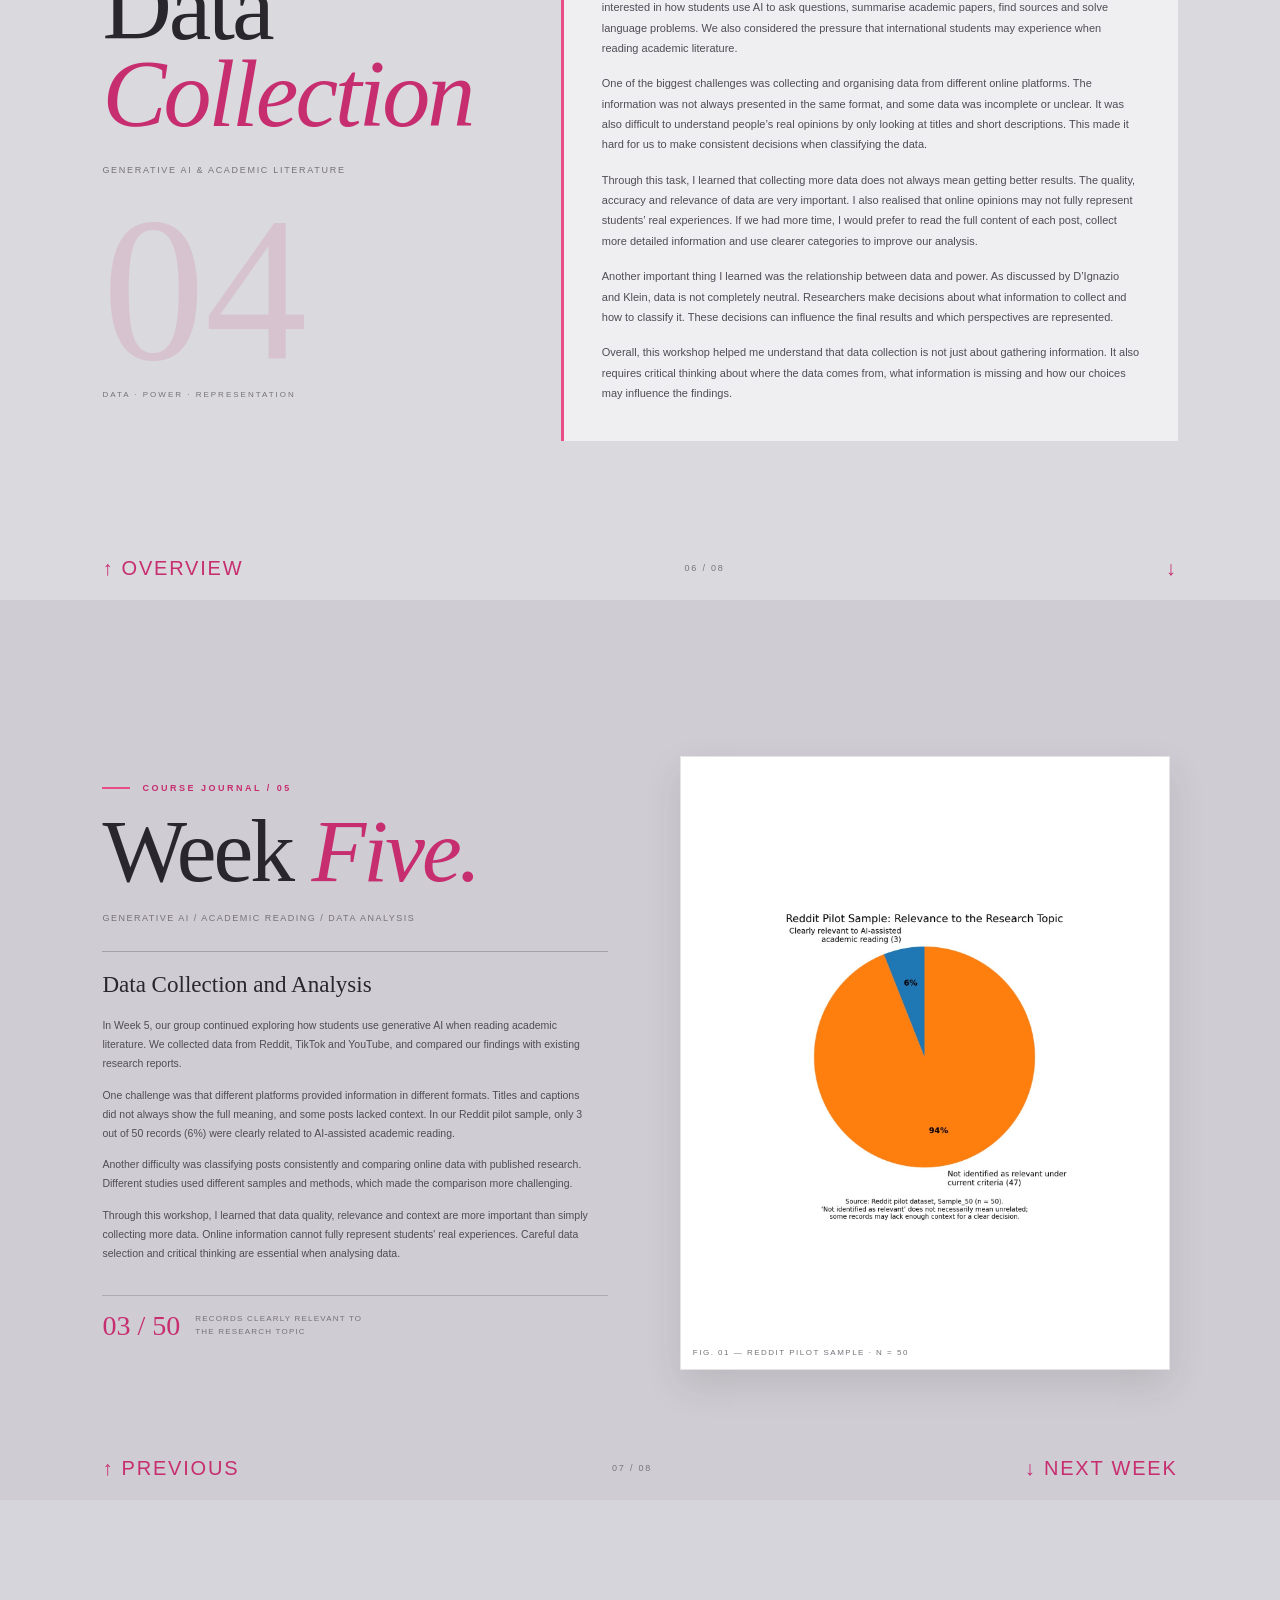
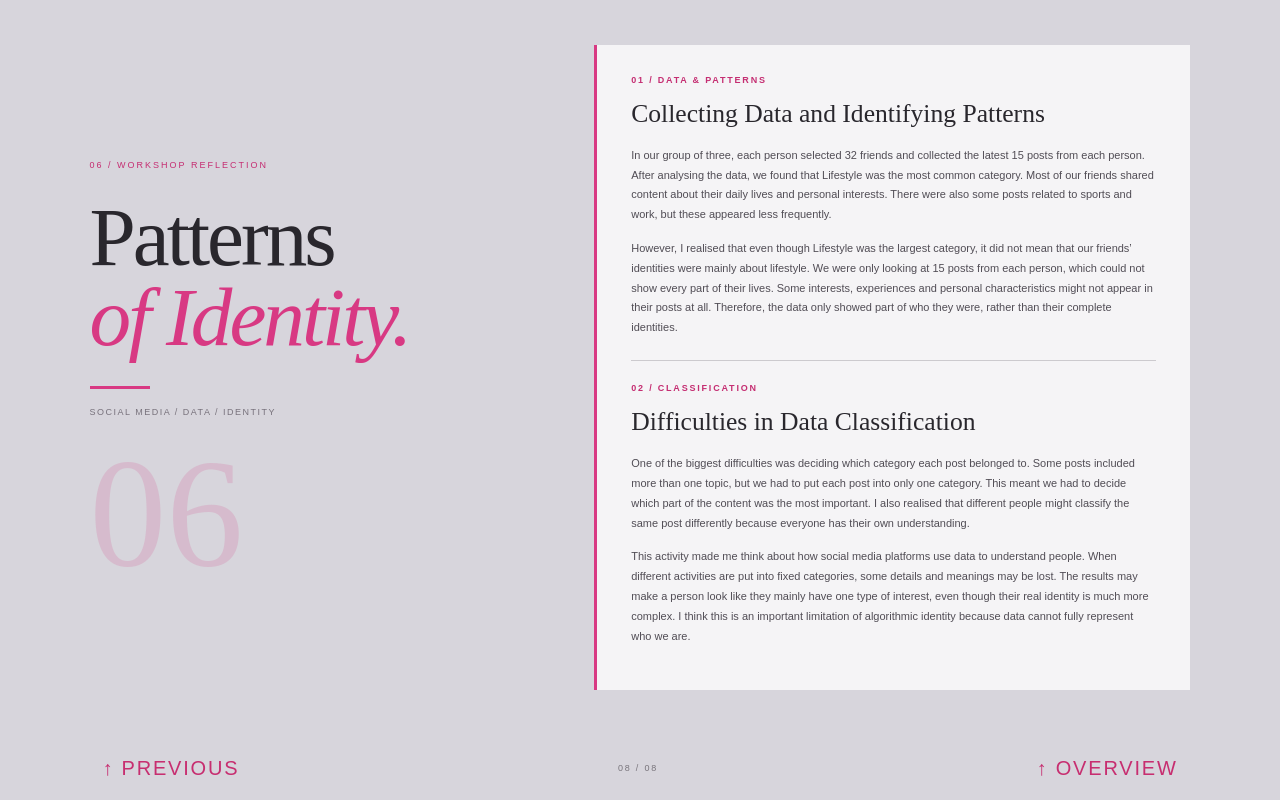
==== commit 03ebefbf: "Update index.html" ====
--- a/index.html
+++ b/index.html
@@ -1,4 +1,5 @@
-2<!DOCTYPE html>
+
+<!DOCTYPE html>
 <html lang="en">
 <head>
   <meta charset="UTF-8">
@@ -38,7 +39,7 @@
       </div>
 
       <div class="slide-bottom">
-        <span>01 / 07</span>
+        <span>01 / 08</span>
         <span>SCROLL TO EXPLORE</span>
         <a href="#interests" aria-label="Next slide">↓</a >
       </div>
@@ -71,7 +72,7 @@
       </div>
 
       <div class="slide-bottom slide-bottom-light">
-        <span>02 / 07</span>
+        <span>02 / 08</span>
         <span>INTERESTS & EVERYDAY INSPIRATION</span>
         <a href="#reflections" aria-label="Next slide">↓</a >
       </div>
@@ -86,11 +87,10 @@
         <div class="overview-mark">NOTES<br><b>TO</b><br>GROW.</div>
       </div>
 
-    
       <div class="week-menu">
 
         <!-- WEEK TWO -->
-        <a href=" ">
+        <a href="#week-2">
           <span class="menu-no">01</span>
           <span class="menu-name">Week Two<small>LEARNING & DISCOVERY</small></span>
           <span class="menu-arrow">↗</span>
@@ -136,111 +136,108 @@
     </section>
 
 
-
-
-<section class="slide week-slide week-two week-text-only" id="week-2" aria-label="Week 2 reflection">
-
-  <div class="week-heading">
-    <p class="kicker">
-      <span class="kicker-line"></span>
-      COURSE JOURNAL / 01
-    </p >
-
-    <h2>Week <em>Two.</em></h2>
-
-    <p class="week-subtitle">Learning the Basics of Website Creation</p >
-
-    <div class="week-number">02</div>
-    <p class="week-label">LEARN · CREATE · REFLECT</p >
-  </div>
-
-  <div class="week-content week-reflection-text">
-
-    <h3>Workshop Reflection: Learning the Basics of Website Creation</h3>
-
-    <p>
-      In this workshop, I learned some basic knowledge about website creation and had the opportunity to explore different ways of building a website. Before this class, I had very limited experience with HTML and CSS, so I was not very familiar with how a website is structured or how its appearance is controlled.
-    </p >
-
-    <p>
-      During the workshop, I learned about two different approaches to creating a website. The first was using CampusPress, which is based on WordPress and allows users to create websites through a content management system. The second was building a webpage directly using HTML and CSS. I found that using CampusPress was more straightforward for beginners, while coding with HTML and CSS gave me more freedom to control the layout and design.
-    </p >
-
-    <p>
-      I also learned how to connect an external CSS file to an HTML document. This helped me understand that HTML is mainly used to organise the content of a webpage, while CSS controls its visual appearance, such as colours, fonts, spacing and layout. In addition, we explored how to upload website files to GitHub and publish them using GitHub Pages.
-    </p >
-
-    <p>
-      At first, some of the technical steps were a little confusing, especially making sure that the file names and links were correct. However, by following the instructions and trying things out myself, I gradually understood how the different parts work together.
-    </p >
-
-    <p>
-      Overall, this workshop gave me a better understanding of the basic process of website development. I also realised that creating a website is not only about writing code, but also about thinking carefully about its structure, design and user experience. I hope to continue practising these skills and use them to develop my own digital portfolio in the future.
-    </p >
-
-    <a class="text-link" href=" ">NEXT CHAPTER <span>→</span></a >
-
-  </div>
-
-  <div class="slide-bottom">
-    <a href="#reflections">↑ OVERVIEW</a >
-    <span>04 / 07</span>
-    <a href="#week-3" aria-label="Next slide">↓</a >
-  </div>
-
-</section>
-
-
-<section class="slide week-slide week-three-custom" id="week-3" aria-label="Week 3 reflection">
-
-    <!-- WEEK 3 HEADER -->
-    <div class="week-three-heading">
-
+    <section class="slide week-slide week-two week-text-only" id="week-2" aria-label="Week 2 reflection">
+
+      <div class="week-heading">
         <p class="kicker">
-            <span class="kicker-line"></span>
-            COURSE JOURNAL / 02
+          <span class="kicker-line"></span>
+          COURSE JOURNAL / 01
+        </p >
+
+        <h2>Week <em>Two.</em></h2>
+
+        <p class="week-subtitle">Learning the Basics of Website Creation</p >
+
+        <div class="week-number">02</div>
+        <p class="week-label">LEARN · CREATE · REFLECT</p >
+      </div>
+
+      <div class="week-content week-reflection-text">
+
+        <h3>Workshop Reflection: Learning the Basics of Website Creation</h3>
+
+        <p>
+          In this workshop, I learned some basic knowledge about website creation and had the opportunity to explore different ways of building a website. Before this class, I had very limited experience with HTML and CSS, so I was not very familiar with how a website is structured or how its appearance is controlled.
+        </p >
+
+        <p>
+          During the workshop, I learned about two different approaches to creating a website. The first was using CampusPress, which is based on WordPress and allows users to create websites through a content management system. The second was building a webpage directly using HTML and CSS. I found that using CampusPress was more straightforward for beginners, while coding with HTML and CSS gave me more freedom to control the layout and design.
+        </p >
+
+        <p>
+          I also learned how to connect an external CSS file to an HTML document. This helped me understand that HTML is mainly used to organise the content of a webpage, while CSS controls its visual appearance, such as colours, fonts, spacing and layout. In addition, we explored how to upload website files to GitHub and publish them using GitHub Pages.
+        </p >
+
+        <p>
+          At first, some of the technical steps were a little confusing, especially making sure that the file names and links were correct. However, by following the instructions and trying things out myself, I gradually understood how the different parts work together.
+        </p >
+
+        <p>
+          Overall, this workshop gave me a better understanding of the basic process of website development. I also realised that creating a website is not only about writing code, but also about thinking carefully about its structure, design and user experience. I hope to continue practising these skills and use them to develop my own digital portfolio in the future.
+        </p >
+
+        <a class="text-link" href="#week-3">NEXT CHAPTER <span>→</span></a >
+
+      </div>
+
+      <div class="slide-bottom">
+        <a href="#reflections">↑ OVERVIEW</a >
+        <span>04 / 08</span>
+        <a href="#week-3" aria-label="Next slide">↓</a >
+      </div>
+
+    </section>
+
+    <section class="slide week-slide week-three-custom" id="week-3" aria-label="Week 3 reflection">
+
+      <!-- WEEK 3 HEADER -->
+      <div class="week-three-heading">
+
+        <p class="kicker">
+          <span class="kicker-line"></span>
+          COURSE JOURNAL / 02
         </p >
 
         <h2>Week <em>Three.</em></h2>
 
         <p class="week-three-subtitle">
-            Exploring BBC iPlayer with Web Scraper
+          Exploring BBC iPlayer with Web Scraper
         </p >
 
         <div class="week-three-number">03</div>
 
         <p class="week-three-label">
-            EXPLORE · COLLECT · ANALYSE
-        </p >
-
-    </div>
-
-
-    <!-- MAIN CONTENT -->
-    <div class="week-three-main week-three-layout">
+          EXPLORE · COLLECT · ANALYSE
+        </p >
+
+      </div>
+
+
+      <!-- MAIN CONTENT -->
+      <div class="week-three-main week-three-layout">
 
         <!-- LEFT: REFLECTION -->
         <div class="week-three-copy">
 
-            <p class="week-three-section-label">
-                WORKSHOP REFLECTION / 02
-            </p >
-
-            <h3>
-                Exploring BBC iPlayer with Web Scraper
-            </h3>
-
-            <p>
-                In this workshop, I learned how to use Web Scraper to collect information from websites. Using BBC iPlayer as an example, I explored how to create a sitemap, use different selectors and extract programme information. I also learned how parent and child selectors work together and how to check collected data through the Data Preview function.
-            </p >
-
-            <p>
-                One of the main difficulties was choosing the correct HTML elements and selectors. Sometimes, the preview showed the expected information, but the full scraping process did not work as expected. I realised that website structures and dynamic content can affect the results, so choosing and adjusting selectors requires patience and repeated testing.
-            </p >
-
-            <p>
-                Overall, this workshop helped me understand the basic process of web scraping and how website information can be collected and organised into data. It also made me realise that automated tools are not always completely accurate, and the results still need to be checked carefully.
-            </p >
+          <p class="week-three-section-label">
+            WORKSHOP REFLECTION / 02
+          </p >
+
+          <h3>
+            Exploring BBC iPlayer with Web Scraper
+          </h3>
+
+          <p>
+            In this workshop, I learned how to use Web Scraper to collect information from websites. Using BBC iPlayer as an example, I explored how to create a sitemap, use different selectors and extract programme information. I also learned how parent and child selectors work together and how to check collected data through the Data Preview function.
+          </p >
+
+          <p>
+            One of the main difficulties was choosing the correct HTML elements and selectors. Sometimes, the preview showed the expected information, but the full scraping process did not work as expected. I realised that website structures and dynamic content can affect the results, so choosing and adjusting selectors requires patience and repeated testing.
+          </p >
+
+          <p>
+            Overall, this workshop helped me understand the basic process of web scraping and how website information can be collected and organised into data. It also made me realise that automated tools are not always completely accurate, and the results still need to be checked carefully.
+          </p >
 
         </div>
 
@@ -248,333 +245,317 @@
         <!-- RIGHT: IMAGE GALLERY -->
         <div class="week-three-gallery week-three-gallery-fixed">
 
-            <figure class="week-three-figure">
-
-                <img
-                    class="week-three-img"
-                    src="./week3-bbc.jpeg"
-                    alt="BBC iPlayer website with Web Scraper data preview">
-
-                <figcaption>
-                    FIG. 01 — BBC iPlayer and Web Scraper
-                </figcaption>
-
-            </figure>
-
-
-            <figure class="week-three-figure">
-
-                <img
-                    class="week-three-img"
-                    src="./week3-data.png"
-                    alt="Exported web scraping data displayed in Excel">
-
-                <figcaption>
-                    FIG. 02 — Exported data results
-                </figcaption>
-
-            </figure>
-
-        </div>
-
-    </div>
-
-
-    <!-- BOTTOM NAVIGATION -->
-    <div class="slide-bottom">
+          <figure class="week-three-figure">
+
+            <img
+              class="week-three-img"
+              src="./week3-bbc.jpeg"
+              alt="BBC iPlayer website with Web Scraper data preview">
+
+            <figcaption>
+              FIG. 01 — BBC iPlayer and Web Scraper
+            </figcaption>
+
+          </figure>
+
+
+          <figure class="week-three-figure">
+
+            <img
+              class="week-three-img"
+              src="./week3-data.png"
+              alt="Exported web scraping data displayed in Excel">
+
+            <figcaption>
+              FIG. 02 — Exported data results
+            </figcaption>
+
+          </figure>
+
+        </div>
+
+      </div>
+
+
+      <!-- BOTTOM NAVIGATION -->
+      <div class="slide-bottom">
 
         <a href=" ">↑ OVERVIEW</a >
 
-        <span>05 / 07</span>
+        <span>05 / 08</span>
 
         <a href="#week-4" aria-label="Next slide">↓</a >
 
-    </div>
-
-</section>
-
-  
-<!-- WEEK 4 -->
-<section id="week-4" class="slide week-four-custom">
-
-    <!-- LEFT: EDITORIAL HEADING -->
-    <div class="week-four-side">
+      </div>
+
+    </section>
+
+
+    <!-- WEEK 4 -->
+    <section id="week-4" class="slide week-four-custom">
+
+      <!-- LEFT: EDITORIAL HEADING -->
+      <div class="week-four-side">
 
         <p class="kicker">
-            <span class="kicker-line"></span>
-            WEEK 04 / WORKSHOP REFLECTION
+          <span class="kicker-line"></span>
+          WEEK 04 / WORKSHOP REFLECTION
         </p >
 
         <h2>
-            Data<br>
-            <em>Collection</em>
+          Data<br>
+          <em>Collection</em>
         </h2>
 
         <p class="week-four-subtitle">
-            GENERATIVE AI & ACADEMIC LITERATURE
+          GENERATIVE AI & ACADEMIC LITERATURE
         </p >
 
         <div class="week-four-number">04</div>
 
         <p class="week-four-label">
-            DATA · POWER · REPRESENTATION
-        </p >
-
-    </div>
-
-
-    <!-- RIGHT: REFLECTION TEXT -->
-    <div class="week-four-body">
+          DATA · POWER · REPRESENTATION
+        </p >
+
+      </div>
+
+
+      <!-- RIGHT: REFLECTION TEXT -->
+      <div class="week-four-body">
 
         <h3>Week 4: Data Collection – Reflection</h3>
 
         <p>
-            In Week 4, our group explored how students use generative AI
-            when reading academic literature. We were interested in how
-            students use AI to ask questions, summarise academic papers,
-            find sources and solve language problems. We also considered
-            the pressure that international students may experience when
-            reading academic literature.
-        </p >
-
-        <p>
-            One of the biggest challenges was collecting and organising
-            data from different online platforms. The information was not
-            always presented in the same format, and some data was
-            incomplete or unclear. It was also difficult to understand
-            people’s real opinions by only looking at titles and short
-            descriptions. This made it hard for us to make consistent
-            decisions when classifying the data.
-        </p >
-
-        <p>
-            Through this task, I learned that collecting more data does
-            not always mean getting better results. The quality, accuracy
-            and relevance of data are very important. I also realised
-            that online opinions may not fully represent students’ real
-            experiences. If we had more time, I would prefer to read the
-            full content of each post, collect more detailed information
-            and use clearer categories to improve our analysis.
-        </p >
-
-        <p>
-            Another important thing I learned was the relationship between
-            data and power. As discussed by D’Ignazio and Klein, data is
-            not completely neutral. Researchers make decisions about
-            what information to collect and how to classify it. These
-            decisions can influence the final results and which
-            perspectives are represented.
-        </p >
-
-        <p>
-            Overall, this workshop helped me understand that data
-            collection is not just about gathering information. It also
-            requires critical thinking about where the data comes from,
-            what information is missing and how our choices may influence
-            the findings.
-        </p >
-
-    </div>
-
-
-    <!-- BOTTOM NAVIGATION -->
-    <div class="slide-bottom">
-
-        <a href=" ">↑ OVERVIEW</a >
-
-        <span>06 / 07</span>
+          In Week 4, our group explored how students use generative AI
+          when reading academic literature. We were interested in how
+          students use AI to ask questions, summarise academic papers,
+          find sources and solve language problems. We also considered
+          the pressure that international students may experience when
+          reading academic literature.
+        </p >
+
+        <p>
+          One of the biggest challenges was collecting and organising
+          data from different online platforms. The information was not
+          always presented in the same format, and some data was
+          incomplete or unclear. It was also difficult to understand
+          people’s real opinions by only looking at titles and short
+          descriptions. This made it hard for us to make consistent
+          decisions when classifying the data.
+        </p >
+
+        <p>
+          Through this task, I learned that collecting more data does
+          not always mean getting better results. The quality, accuracy
+          and relevance of data are very important. I also realised
+          that online opinions may not fully represent students’ real
+          experiences. If we had more time, I would prefer to read the
+          full content of each post, collect more detailed information
+          and use clearer categories to improve our analysis.
+        </p >
+
+        <p>
+          Another important thing I learned was the relationship between
+          data and power. As discussed by D’Ignazio and Klein, data is
+          not completely neutral. Researchers make decisions about
+          what information to collect and how to classify it. These
+          decisions can influence the final results and which
+          perspectives are represented.
+        </p >
+
+        <p>
+          Overall, this workshop helped me understand that data
+          collection is not just about gathering information. It also
+          requires critical thinking about where the data comes from,
+          what information is missing and how our choices may influence
+          the findings.
+        </p >
+
+      </div>
+
+
+      <!-- BOTTOM NAVIGATION -->
+      <div class="slide-bottom">
+
+        <a href="#reflections">↑ OVERVIEW</a >
+
+        <span>06 / 08</span>
 
         <a href="#week-5" aria-label="Next slide">↓</a >
 
-    </div>
-
-</section>
-
-
-
-
- 
-<!-- WEEK 5 -->
-<section id="week-5" class="slide week-slide week-five-custom">
-
-    <!-- LEFT: REFLECTION TEXT -->
-    <div class="week-five-copy">
+      </div>
+
+    </section>
+
+    <!-- WEEK 5 -->
+    <section id="week-5" class="slide week-slide week-five-custom">
+
+      <!-- LEFT: REFLECTION TEXT -->
+      <div class="week-five-copy">
 
         <p class="kicker">
-            <span class="kicker-line"></span>
-            COURSE JOURNAL / 05
+          <span class="kicker-line"></span>
+          COURSE JOURNAL / 05
         </p >
 
         <h2>Week <em>Five.</em></h2>
 
         <p class="week-five-subtitle">
-            GENERATIVE AI / ACADEMIC READING / DATA ANALYSIS
+          GENERATIVE AI / ACADEMIC READING / DATA ANALYSIS
         </p >
 
         <div class="week-five-text">
 
-            <h3>Data Collection and Analysis</h3>
+          <h3>Data Collection and Analysis</h3>
+
+          <p>
+            In Week 5, our group continued exploring how students use
+            generative AI when reading academic literature. We collected
+            data from Reddit, TikTok and YouTube, and compared our
+            findings with existing research reports.
+          </p >
+
+          <p>
+            One challenge was that different platforms provided
+            information in different formats. Titles and captions
+            did not always show the full meaning, and some posts
+            lacked context. In our Reddit pilot sample, only 3 out
+            of 50 records (6%) were clearly related to AI-assisted
+            academic reading.
+          </p >
+
+          <p>
+            Another difficulty was classifying posts consistently
+            and comparing online data with published research.
+            Different studies used different samples and methods,
+            which made the comparison more challenging.
+          </p >
+
+          <p>
+            Through this workshop, I learned that data quality,
+            relevance and context are more important than simply
+            collecting more data. Online information cannot fully
+            represent students' real experiences. Careful data
+            selection and critical thinking are essential when
+            analysing data.
+          </p >
+
+        </div>
+
+        <div class="week-five-stat">
+          <span class="week-five-stat-number">03 / 50</span>
+          <span class="week-five-stat-caption">
+            RECORDS CLEARLY RELEVANT TO THE RESEARCH TOPIC
+          </span>
+        </div>
+
+      </div>
+
+
+      <!-- RIGHT: REDDIT DATA CHART -->
+      <div class="week-five-visual">
+
+        <figure class="week-five-figure">
+
+          <img
+            src="./week5-reddit-sample.jpeg"
+            alt="Reddit pilot sample showing 3 clearly relevant records out of 50"
+          >
+
+          <figcaption>
+            FIG. 01 — REDDIT PILOT SAMPLE · N = 50
+          </figcaption>
+
+        </figure>
+
+      </div>
+
+
+      <!-- BOTTOM NAVIGATION -->
+      <div class="slide-bottom">
+        <a href=" ">↑ PREVIOUS</a >
+        <span>07 / 08</span>
+        <a href="#week-6">↓ NEXT WEEK</a >
+      </div>
+
+    </section>
+
+
+    <!-- WEEK SIX -->
+    <section id="week-6" class="slide week-six-custom">
+
+      <div class="week-six-inner">
+
+        <div class="week-six-heading">
+
+          <p class="week-six-kicker">
+            06 / WORKSHOP REFLECTION
+          </p >
+
+          <h2>
+            Patterns<br>
+            <em>of Identity.</em>
+          </h2>
+
+          <div class="week-six-line"></div>
+
+          <p class="week-six-caption">
+            SOCIAL MEDIA / DATA / IDENTITY
+          </p >
+
+          <span class="week-six-number">06</span>
+
+        </div>
+
+
+        <div class="week-six-content">
+
+          <article class="week-six-block">
+
+            <p class="week-six-label">01 / DATA & PATTERNS</p >
+
+            <h3>Collecting Data and Identifying Patterns</h3>
 
             <p>
-                In Week 5, our group continued exploring how students use
-                generative AI when reading academic literature. We collected
-                data from Reddit, TikTok and YouTube, and compared our
-                findings with existing research reports.
+              In our group of three, each person selected 32 friends and collected the latest 15 posts from each person. After analysing the data, we found that Lifestyle was the most common category. Most of our friends shared content about their daily lives and personal interests. There were also some posts related to sports and work, but these appeared less frequently.
             </p >
 
             <p>
-                One challenge was that different platforms provided
-                information in different formats. Titles and captions
-                did not always show the full meaning, and some posts
-                lacked context. In our Reddit pilot sample, only 3 out
-                of 50 records (6%) were clearly related to AI-assisted
-                academic reading.
+              However, I realised that even though Lifestyle was the largest category, it did not mean that our friends’ identities were mainly about lifestyle. We were only looking at 15 posts from each person, which could not show every part of their lives. Some interests, experiences and personal characteristics might not appear in their posts at all. Therefore, the data only showed part of who they were, rather than their complete identities.
             </p >
 
+          </article>
+
+
+          <article class="week-six-block">
+
+            <p class="week-six-label">02 / CLASSIFICATION</p >
+
+            <h3>Difficulties in Data Classification</h3>
+
             <p>
-                Another difficulty was classifying posts consistently
-                and comparing online data with published research.
-                Different studies used different samples and methods,
-                which made the comparison more challenging.
+              One of the biggest difficulties was deciding which category each post belonged to. Some posts included more than one topic, but we had to put each post into only one category. This meant we had to decide which part of the content was the most important. I also realised that different people might classify the same post differently because everyone has their own understanding.
             </p >
 
             <p>
-                Through this workshop, I learned that data quality,
-                relevance and context are more important than simply
-                collecting more data. Online information cannot fully
-                represent students' real experiences. Careful data
-                selection and critical thinking are essential when
-                analysing data.
+              This activity made me think about how social media platforms use data to understand people. When different activities are put into fixed categories, some details and meanings may be lost. The results may make a person look like they mainly have one type of interest, even though their real identity is much more complex. I think this is an important limitation of algorithmic identity because data cannot fully represent who we are.
             </p >
 
-        </div>
-
-        <div class="week-five-stat">
-            <span class="week-five-stat-number">03 / 50</span>
-            <span class="week-five-stat-caption">
-                RECORDS CLEARLY RELEVANT TO THE RESEARCH TOPIC
-            </span>
-        </div>
-
-    </div>
-
-
-    <!-- RIGHT: REDDIT DATA CHART -->
-    <div class="week-five-visual">
-
-        <figure class="week-five-figure">
-
-            <img
-                src="./week5-reddit-sample.jpeg"
-                alt="Reddit pilot sample showing 3 clearly relevant records out of 50"
-            >
-
-            <figcaption>
-                FIG. 01 — REDDIT PILOT SAMPLE · N = 50
-            </figcaption>
-
-        </figure>
-
-    </div>
-
-
-   <!-- BOTTOM NAVIGATION -->
-<div class="slide-bottom">
-    <a href=" ">↑ PREVIOUS</a >
-    <span>07 / 08</span>
-    <a href="#week-6">↓ NEXT WEEK</a >
-</div>
-
-</section>
-
-
-<!-- WEEK SIX -->
-<section id="week-6" class="slide week-six-custom">
-
-    <div class="week-six-inner">
-
-        <div class="week-six-heading">
-
-            <p class="week-six-kicker">
-                06 / WORKSHOP REFLECTION
-            </p >
-
-            <h2>
-                Patterns<br>
-                <em>of Identity.</em>
-            </h2>
-
-            <div class="week-six-line"></div>
-
-            <p class="week-six-caption">
-                SOCIAL MEDIA / DATA / IDENTITY
-            </p >
-
-            <span class="week-six-number">06</span>
-
-        </div>
-
-
-        <div class="week-six-content">
-
-            <article class="week-six-block">
-
-                <p class="week-six-label">01 / DATA & PATTERNS</p >
-
-                <h3>Collecting Data and Identifying Patterns</h3>
-
-                <p>
-                    In our group of three, each person selected 32 friends and collected the latest 15 posts from each person. After analysing the data, we found that Lifestyle was the most common category. Most of our friends shared content about their daily lives and personal interests. There were also some posts related to sports and work, but these appeared less frequently.
-                </p >
-
-                <p>
-                    However, I realised that even though Lifestyle was the largest category, it did not mean that our friends’ identities were mainly about lifestyle. We were only looking at 15 posts from each person, which could not show every part of their lives. Some interests, experiences and personal characteristics might not appear in their posts at all. Therefore, the data only showed part of who they were, rather than their complete identities.
-                </p >
-
-            </article>
-
-
-            <article class="week-six-block">
-
-                <p class="week-six-label">02 / CLASSIFICATION</p >
-
-                <h3>Difficulties in Data Classification</h3>
-
-                <p>
-                    One of the biggest difficulties was deciding which category each post belonged to. Some posts included more than one topic, but we had to put each post into only one category. This meant we had to decide which part of the content was the most important. I also realised that different people might classify the same post differently because everyone has their own understanding.
-                </p >
-
-                <p>
-                    This activity made me think about how social media platforms use data to understand people. When different activities are put into fixed categories, some details and meanings may be lost. The results may make a person look like they mainly have one type of interest, even though their real identity is much more complex. I think this is an important limitation of algorithmic identity because data cannot fully represent who we are.
-                </p >
-
-            </article>
-
-        </div>
-
-    </div>
-
-    <div class="slide-bottom">
-        <a href=" ">↑ PREVIOUS</a >
+          </article>
+
+        </div>
+
+      </div>
+
+
+      <div class="slide-bottom">
+        <a href="#week-5">↑ PREVIOUS</a >
         <span>08 / 08</span>
         <a href="#reflections">↑ OVERVIEW</a >
-    </div>
-
-</section>
-
-
-
-    <!-- BOTTOM NAVIGATION -->
-    <div class="slide-bottom">
-        <a href=" ">↑ PREVIOUS</a >
-        <span>08 / 08</span>
-        <a href="#reflections">↑ OVERVIEW</a >
-    </div>
-
-</section>
-
-
-    
+      </div>
+
+    </section>
+
   </main>
 </body>
 </html>
